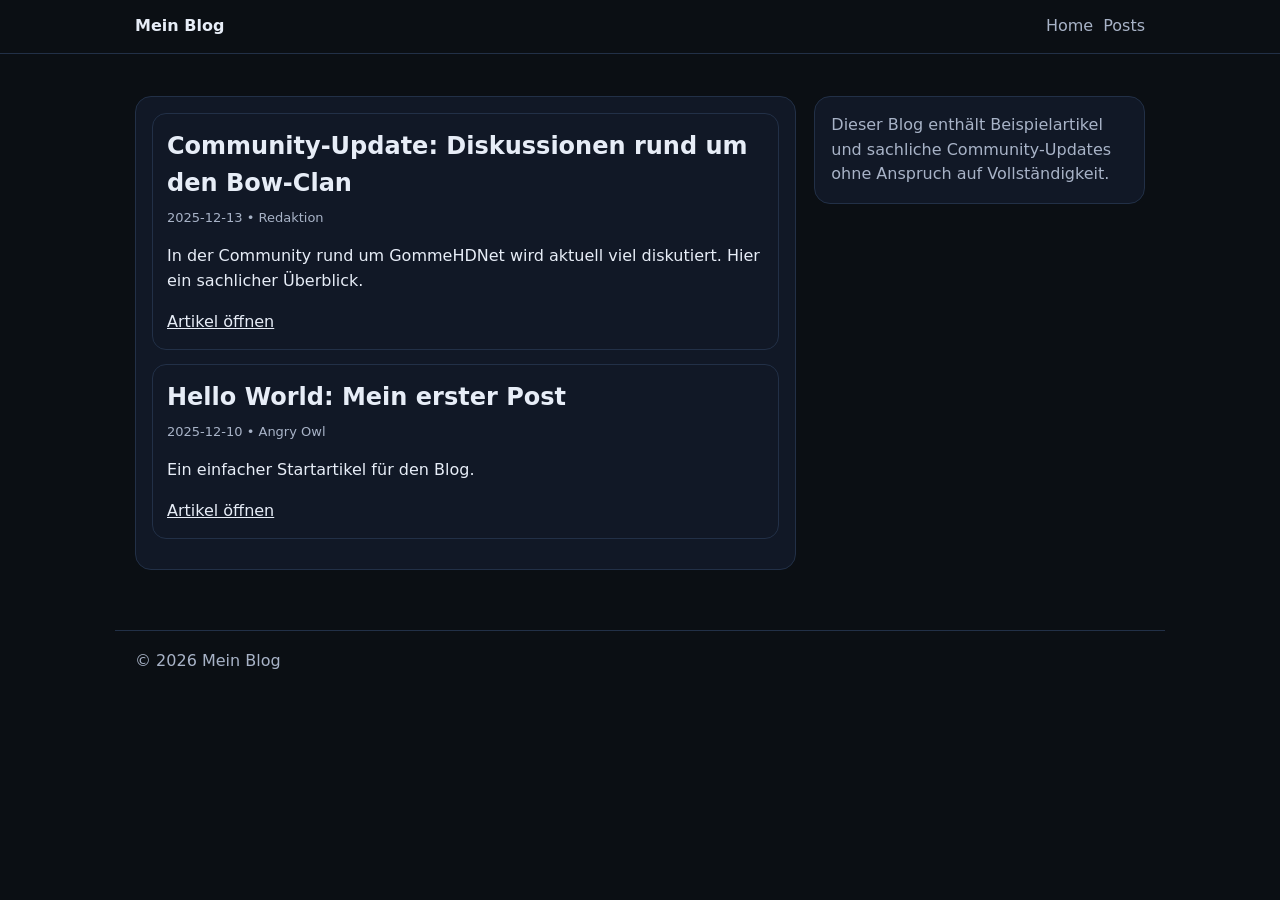
==== index.html @ 87927e26 "Update index.html" ====
<!doctype html>
<html lang="de">
<head>
  <meta charset="utf-8" />
  <meta name="viewport" content="width=device-width, initial-scale=1" />
  <title>Mein Blog</title>
  <meta name="description" content="Ein einfacher Blog in reinem HTML/CSS/JS." />
  <style>
    :root{
      --bg:#0b0f14; --card:#111826; --text:#e7edf7; --muted:#a8b3c7;
      --border:#223047; --accent:#5aa7ff; --accent2:#7c5cff;
      --max: 1050px;
    }
    *{box-sizing:border-box}
    body{
      margin:0; font:16px/1.55 system-ui, -apple-system, Segoe UI, Roboto, Arial;
      color:var(--text); background:#0b0f14;
    }
    a{color:inherit}
    .wrap{max-width:var(--max); margin:0 auto; padding:20px}
    header{
      position:sticky; top:0;
      background:#0b0f14;
      border-bottom:1px solid var(--border);
    }
    .topbar{display:flex; align-items:center; gap:14px; padding:14px 20px; max-width:var(--max); margin:0 auto;}
    nav{margin-left:auto; display:flex; gap:10px}
    nav a{text-decoration:none; color:var(--muted)}
    nav a:hover{color:var(--text)}
    main{padding:22px 0 40px}
    .grid{display:grid; gap:18px}
    @media (min-width:900px){.grid{grid-template-columns:2fr 1fr}}
    .card{
      background:#111826; border:1px solid var(--border);
      border-radius:16px; padding:16px;
    }
    .post{
      border:1px solid var(--border);
      border-radius:14px;
      padding:14px;
      margin-bottom:14px;
    }
    .post h2{margin:0 0 6px}
    .meta{font-size:13px; color:var(--muted)}
    footer{
      border-top:1px solid var(--border);
      color:var(--muted);
      padding:18px 20px;
      max-width:var(--max);
      margin:0 auto;
    }
    dialog{
      width:min(860px, 92vw);
      border:1px solid var(--border);
      border-radius:16px;
      background:#111826;
      color:var(--text);
    }
    .close-btn{
      border:1px solid var(--border);
      background:#0b0f14;
      color:var(--text);
      border-radius:10px;
      padding:6px 10px;
      cursor:pointer;
    }
  </style>
</head>

<body>
<header>
  <div class="topbar">
    <strong>Mein Blog</strong>
    <nav>
      <a href="#home">Home</a>
      <a href="#posts">Posts</a>
    </nav>
  </div>
</header>

<div class="wrap">
<main class="grid" id="home">
<section>
<div class="card" id="posts">
<div id="postList"></div>
</div>
</section>

<aside>
<div class="card">
<p style="color:var(--muted); margin:0">
Dieser Blog enthält Beispielartikel und sachliche Community-Updates ohne Anspruch auf Vollständigkeit.
</p>
</div>
</aside>
</main>
</div>

<footer>
© <span id="year"></span> Mein Blog
</footer>

<dialog id="postModal">
  <h3 id="modalTitle"></h3>
  <p class="meta" id="modalMeta"></p>
  <pre id="modalContent"></pre>
  <button class="close-btn" onclick="modal.close()">Schließen</button>
</dialog>

<script>
const posts = [
  {
    id: "bow-clan-update",
    title: "Community-Update: Diskussionen rund um den Bow-Clan",
    date: "2025-12-13",
    author: "Redaktion",
    tags: ["Community", "Minecraft"],
    excerpt: "In der Community rund um GommeHDNet wird aktuell viel diskutiert. Hier ein sachlicher Überblick.",
    content:
`In den letzten Tagen gab es vermehrt Diskussionen innerhalb der Community rund um den Bow-Clan auf GommeHDNet.
Dabei geht es weniger um konkrete Vorfälle, sondern um unterschiedliche Auffassungen zu Organisation, Kommunikation und Außenwirkung.

Mehrere Beteiligte haben öffentlich betont, dass viele Informationen aus dem Kontext gerissen wurden.
Gleichzeitig zeigt die Debatte, wie sensibel Community-Strukturen auf Gerüchte und Spekulationen reagieren.

Aktuell gibt es keine bestätigten Aussagen über Konsequenzen oder strukturelle Änderungen.
Beobachter gehen davon aus, dass sich die Situation in den kommenden Wochen durch Klärungsgespräche beruhigen wird.

Dieser Artikel fasst ausschließlich öffentlich wahrnehmbare Reaktionen zusammen und erhebt keinen Anspruch auf Vollständigkeit.`
  },
  {
    id: "hello-world",
    title: "Hello World: Mein erster Post",
    date: "2025-12-10",
    author: "Angry Owl",
    tags: ["Start"],
    excerpt: "Ein einfacher Startartikel für den Blog.",
    content: "Willkommen auf diesem Blog. Weitere Artikel folgen."
  }
];

const list = document.getElementById("postList");
const modal = document.getElementById("postModal");

function render(){
  list.innerHTML = posts.map(p => `
    <article class="post">
      <h2>${p.title}</h2>
      <div class="meta">${p.date} • ${p.author}</div>
      <p>${p.excerpt}</p>
      <a href="#" onclick="openPost('${p.id}')">Artikel öffnen</a>
    </article>
  `).join("");
}

function openPost(id){
  const p = posts.find(x => x.id === id);
  document.getElementById("modalTitle").textContent = p.title;
  document.getElementById("modalMeta").textContent = p.date + " • " + p.author;
  document.getElementById("modalContent").textContent = p.content;
  modal.showModal();
}

document.getElementById("year").textContent = new Date().getFullYear();
render();
</script>
</body>
</html>
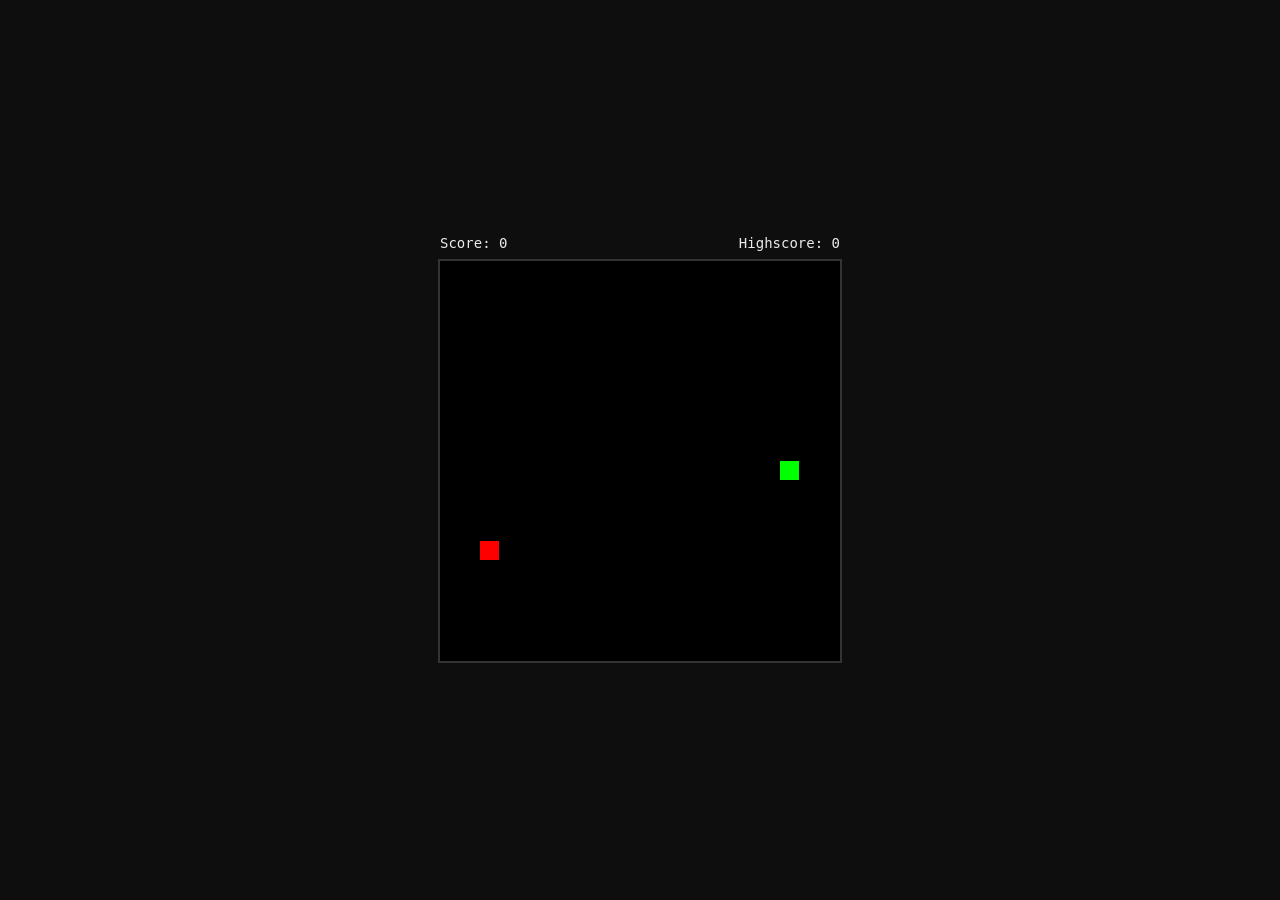
==== commit ae6aa918: "Update index.html" ====
--- a/index.html
+++ b/index.html
@@ -1,168 +1,222 @@
-<!doctype html>
+<!DOCTYPE html>
 <html lang="de">
 <head>
-  <meta charset="utf-8" />
-  <meta name="viewport" content="width=device-width, initial-scale=1" />
-  <title>Mein Blog</title>
-  <meta name="description" content="Ein einfacher Blog in reinem HTML/CSS/JS." />
+  <meta charset="UTF-8">
+  <title>Snake</title>
   <style>
-    :root{
-      --bg:#0b0f14; --card:#111826; --text:#e7edf7; --muted:#a8b3c7;
-      --border:#223047; --accent:#5aa7ff; --accent2:#7c5cff;
-      --max: 1050px;
-    }
-    *{box-sizing:border-box}
-    body{
-      margin:0; font:16px/1.55 system-ui, -apple-system, Segoe UI, Roboto, Arial;
-      color:var(--text); background:#0b0f14;
-    }
-    a{color:inherit}
-    .wrap{max-width:var(--max); margin:0 auto; padding:20px}
-    header{
-      position:sticky; top:0;
-      background:#0b0f14;
-      border-bottom:1px solid var(--border);
-    }
-    .topbar{display:flex; align-items:center; gap:14px; padding:14px 20px; max-width:var(--max); margin:0 auto;}
-    nav{margin-left:auto; display:flex; gap:10px}
-    nav a{text-decoration:none; color:var(--muted)}
-    nav a:hover{color:var(--text)}
-    main{padding:22px 0 40px}
-    .grid{display:grid; gap:18px}
-    @media (min-width:900px){.grid{grid-template-columns:2fr 1fr}}
-    .card{
-      background:#111826; border:1px solid var(--border);
-      border-radius:16px; padding:16px;
-    }
-    .post{
-      border:1px solid var(--border);
-      border-radius:14px;
-      padding:14px;
-      margin-bottom:14px;
-    }
-    .post h2{margin:0 0 6px}
-    .meta{font-size:13px; color:var(--muted)}
-    footer{
-      border-top:1px solid var(--border);
-      color:var(--muted);
-      padding:18px 20px;
-      max-width:var(--max);
-      margin:0 auto;
-    }
-    dialog{
-      width:min(860px, 92vw);
-      border:1px solid var(--border);
-      border-radius:16px;
-      background:#111826;
-      color:var(--text);
-    }
-    .close-btn{
-      border:1px solid var(--border);
-      background:#0b0f14;
-      color:var(--text);
-      border-radius:10px;
-      padding:6px 10px;
-      cursor:pointer;
+    body {
+      background: #0e0e0e;
+      color: #eaeaea;
+      font-family: monospace;
+      display: flex;
+      flex-direction: column;
+      align-items: center;
+      justify-content: center;
+      height: 100vh;
+      margin: 0;
+    }
+
+    canvas {
+      background: #000;
+      border: 2px solid #333;
+    }
+
+    .hud {
+      width: 400px;
+      display: flex;
+      justify-content: space-between;
+      margin-bottom: 8px;
+      font-size: 14px;
+    }
+
+    .overlay {
+      position: absolute;
+      width: 400px;
+      height: 400px;
+      background: rgba(0,0,0,0.85);
+      display: none;
+      align-items: center;
+      justify-content: center;
+      text-align: center;
+      flex-direction: column;
+    }
+
+    button {
+      margin-top: 10px;
+      padding: 6px 12px;
+      background: #222;
+      color: #fff;
+      border: 1px solid #555;
+      cursor: pointer;
+    }
+
+    button:hover {
+      background: #333;
+    }
+
+    .hint {
+      margin-top: 8px;
+      font-size: 12px;
+      color: #aaa;
     }
   </style>
 </head>
-
 <body>
-<header>
-  <div class="topbar">
-    <strong>Mein Blog</strong>
-    <nav>
-      <a href="#home">Home</a>
-      <a href="#posts">Posts</a>
-    </nav>
+
+  <div class="hud">
+    <div>Score: <span id="score">0</span></div>
+    <div>Highscore: <span id="highscore">0</span></div>
   </div>
-</header>
-
-<div class="wrap">
-<main class="grid" id="home">
-<section>
-<div class="card" id="posts">
-<div id="postList"></div>
-</div>
-</section>
-
-<aside>
-<div class="card">
-<p style="color:var(--muted); margin:0">
-Dieser Blog enthält Beispielartikel und sachliche Community-Updates ohne Anspruch auf Vollständigkeit.
-</p>
-</div>
-</aside>
-</main>
-</div>
-
-<footer>
-© <span id="year"></span> Mein Blog
-</footer>
-
-<dialog id="postModal">
-  <h3 id="modalTitle"></h3>
-  <p class="meta" id="modalMeta"></p>
-  <pre id="modalContent"></pre>
-  <button class="close-btn" onclick="modal.close()">Schließen</button>
-</dialog>
-
-<script>
-const posts = [
-  {
-    id: "bow-clan-update",
-    title: "Community-Update: Diskussionen rund um den Bow-Clan",
-    date: "2025-12-13",
-    author: "Redaktion",
-    tags: ["Community", "Minecraft"],
-    excerpt: "In der Community rund um GommeHDNet wird aktuell viel diskutiert. Hier ein sachlicher Überblick.",
-    content:
-`In den letzten Tagen gab es vermehrt Diskussionen innerhalb der Community rund um den Bow-Clan auf GommeHDNet.
-Dabei geht es weniger um konkrete Vorfälle, sondern um unterschiedliche Auffassungen zu Organisation, Kommunikation und Außenwirkung.
-
-Mehrere Beteiligte haben öffentlich betont, dass viele Informationen aus dem Kontext gerissen wurden.
-Gleichzeitig zeigt die Debatte, wie sensibel Community-Strukturen auf Gerüchte und Spekulationen reagieren.
-
-Aktuell gibt es keine bestätigten Aussagen über Konsequenzen oder strukturelle Änderungen.
-Beobachter gehen davon aus, dass sich die Situation in den kommenden Wochen durch Klärungsgespräche beruhigen wird.
-
-Dieser Artikel fasst ausschließlich öffentlich wahrnehmbare Reaktionen zusammen und erhebt keinen Anspruch auf Vollständigkeit.`
-  },
-  {
-    id: "hello-world",
-    title: "Hello World: Mein erster Post",
-    date: "2025-12-10",
-    author: "Angry Owl",
-    tags: ["Start"],
-    excerpt: "Ein einfacher Startartikel für den Blog.",
-    content: "Willkommen auf diesem Blog. Weitere Artikel folgen."
-  }
-];
-
-const list = document.getElementById("postList");
-const modal = document.getElementById("postModal");
-
-function render(){
-  list.innerHTML = posts.map(p => `
-    <article class="post">
-      <h2>${p.title}</h2>
-      <div class="meta">${p.date} • ${p.author}</div>
-      <p>${p.excerpt}</p>
-      <a href="#" onclick="openPost('${p.id}')">Artikel öffnen</a>
-    </article>
-  `).join("");
-}
-
-function openPost(id){
-  const p = posts.find(x => x.id === id);
-  document.getElementById("modalTitle").textContent = p.title;
-  document.getElementById("modalMeta").textContent = p.date + " • " + p.author;
-  document.getElementById("modalContent").textContent = p.content;
-  modal.showModal();
-}
-
-document.getElementById("year").textContent = new Date().getFullYear();
-render();
-</script>
+
+  <div style="position: relative;">
+    <canvas id="game" width="400" height="400"></canvas>
+    <div class="overlay" id="overlay">
+      <h2 id="overlayTitle">Game Over</h2>
+      <p id="overlayText"></p>
+      <button onclick="startGame()">Restart</button>
+      <div class="hint">Leertaste = Pause</div>
+    </div>
+  </div>
+
+  <script>
+    const canvas = document.getElementById("game");
+    const ctx = canvas.getContext("2d");
+
+    const gridSize = 20;
+    const tiles = canvas.width / gridSize;
+
+    let snake, dx, dy, food;
+    let score = 0;
+    let speed = 140;
+    let gameInterval = null;
+    let paused = false;
+    let gameOver = false;
+
+    const scoreEl = document.getElementById("score");
+    const highscoreEl = document.getElementById("highscore");
+    const overlay = document.getElementById("overlay");
+    const overlayText = document.getElementById("overlayText");
+
+    let highscore = localStorage.getItem("snake_highscore") || 0;
+    highscoreEl.textContent = highscore;
+
+    function startGame() {
+      snake = [{ x: 10, y: 10 }];
+      dx = 1;
+      dy = 0;
+      score = 0;
+      speed = 140;
+      paused = false;
+      gameOver = false;
+      food = spawnFood();
+
+      scoreEl.textContent = score;
+      overlay.style.display = "none";
+
+      clearInterval(gameInterval);
+      gameInterval = setInterval(loop, speed);
+    }
+
+    function spawnFood() {
+      let pos;
+      do {
+        pos = {
+          x: Math.floor(Math.random() * tiles),
+          y: Math.floor(Math.random() * tiles)
+        };
+      } while (snake.some(p => p.x === pos.x && p.y === pos.y));
+      return pos;
+    }
+
+    function loop() {
+      if (paused || gameOver) return;
+      update();
+      draw();
+    }
+
+    function update() {
+      const head = {
+        x: snake[0].x + dx,
+        y: snake[0].y + dy
+      };
+
+      if (
+        head.x < 0 || head.y < 0 ||
+        head.x >= tiles || head.y >= tiles ||
+        snake.some(p => p.x === head.x && p.y === head.y)
+      ) {
+        endGame();
+        return;
+      }
+
+      snake.unshift(head);
+
+      if (head.x === food.x && head.y === food.y) {
+        score++;
+        scoreEl.textContent = score;
+        food = spawnFood();
+
+        if (score % 5 === 0 && speed > 60) {
+          speed -= 10;
+          clearInterval(gameInterval);
+          gameInterval = setInterval(loop, speed);
+        }
+      } else {
+        snake.pop();
+      }
+    }
+
+    function draw() {
+      ctx.clearRect(0, 0, canvas.width, canvas.height);
+
+      ctx.fillStyle = "lime";
+      for (const p of snake) {
+        ctx.fillRect(
+          p.x * gridSize,
+          p.y * gridSize,
+          gridSize - 1,
+          gridSize - 1
+        );
+      }
+
+      ctx.fillStyle = "red";
+      ctx.fillRect(
+        food.x * gridSize,
+        food.y * gridSize,
+        gridSize - 1,
+        gridSize - 1
+      );
+    }
+
+    function endGame() {
+      gameOver = true;
+      overlay.style.display = "flex";
+      overlayText.textContent = `Score: ${score}`;
+
+      if (score > highscore) {
+        highscore = score;
+        localStorage.setItem("snake_highscore", highscore);
+        highscoreEl.textContent = highscore;
+        overlayText.textContent += " (Neuer Highscore)";
+      }
+    }
+
+    document.addEventListener("keydown", e => {
+      if (e.key === " ") {
+        paused = !paused;
+        return;
+      }
+
+      if (paused) return;
+
+      if (e.key === "ArrowUp" && dy === 0) { dx = 0; dy = -1; }
+      if (e.key === "ArrowDown" && dy === 0) { dx = 0; dy = 1; }
+      if (e.key === "ArrowLeft" && dx === 0) { dx = -1; dy = 0; }
+      if (e.key === "ArrowRight" && dx === 0) { dx = 1; dy = 0; }
+    });
+
+    startGame();
+  </script>
+
 </body>
 </html>
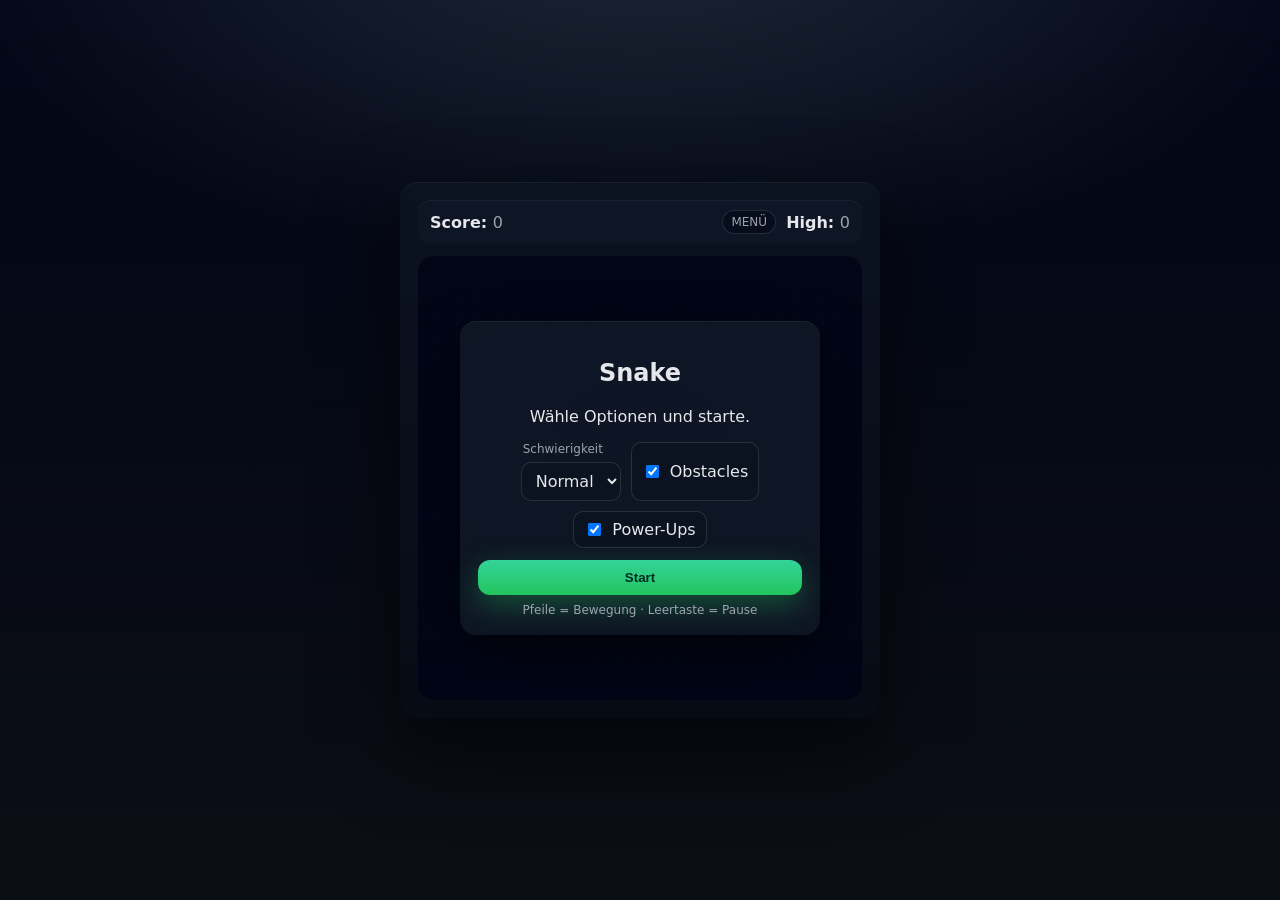
==== commit 808d4190: "Update index.html" ====
--- a/index.html
+++ b/index.html
@@ -1,222 +1,308 @@
 <!DOCTYPE html>
 <html lang="de">
 <head>
-  <meta charset="UTF-8">
-  <title>Snake</title>
-  <style>
-    body {
-      background: #0e0e0e;
-      color: #eaeaea;
-      font-family: monospace;
-      display: flex;
-      flex-direction: column;
-      align-items: center;
-      justify-content: center;
-      height: 100vh;
-      margin: 0;
-    }
-
-    canvas {
-      background: #000;
-      border: 2px solid #333;
-    }
-
-    .hud {
-      width: 400px;
-      display: flex;
-      justify-content: space-between;
-      margin-bottom: 8px;
-      font-size: 14px;
-    }
-
-    .overlay {
-      position: absolute;
-      width: 400px;
-      height: 400px;
-      background: rgba(0,0,0,0.85);
-      display: none;
-      align-items: center;
-      justify-content: center;
-      text-align: center;
-      flex-direction: column;
-    }
-
-    button {
-      margin-top: 10px;
-      padding: 6px 12px;
-      background: #222;
-      color: #fff;
-      border: 1px solid #555;
-      cursor: pointer;
-    }
-
-    button:hover {
-      background: #333;
-    }
-
-    .hint {
-      margin-top: 8px;
-      font-size: 12px;
-      color: #aaa;
-    }
-  </style>
+<meta charset="UTF-8" />
+<title>Snake</title>
+<style>
+  :root{
+    --bg:#0b0e14; --panel:#111827; --muted:#9ca3af;
+    --accent:#22c55e; --danger:#ef4444; --grid:#0f172a; --power:#60a5fa;
+  }
+  *{box-sizing:border-box}
+  body{
+    margin:0; height:100vh; display:flex; align-items:center; justify-content:center;
+    background: radial-gradient(1200px 600px at 50% -10%, #1f2937 0%, transparent 60%),
+                linear-gradient(180deg, #020617, var(--bg));
+    color:#e5e7eb;
+    font-family: system-ui, -apple-system, Segoe UI, Roboto, Inter, Arial;
+  }
+  .wrap{
+    width:min(92vw,480px);
+    display:grid; gap:12px; padding:18px;
+    background:linear-gradient(180deg,#0b1220,#070b14);
+    border-radius:18px;
+    box-shadow:0 30px 80px rgba(0,0,0,.6), inset 0 1px 0 rgba(255,255,255,.05);
+  }
+  .hud{
+    display:flex; justify-content:space-between; align-items:center;
+    padding:10px 12px; border-radius:12px;
+    background:rgba(17,24,39,.7); backdrop-filter: blur(6px);
+    box-shadow: inset 0 1px 0 rgba(255,255,255,.05);
+    font-weight:600;
+  }
+  .hud span{color:var(--muted); font-weight:500}
+  .badge{
+    font-size:12px; color:#cbd5e1;
+    padding:4px 8px; border-radius:999px;
+    border:1px solid rgba(255,255,255,.12);
+    background:rgba(2,6,23,.45);
+  }
+  .stage{
+    position:relative; border-radius:16px; overflow:hidden;
+    box-shadow: inset 0 0 0 1px rgba(255,255,255,.05);
+  }
+  canvas{
+    display:block; width:100%; height:auto;
+    background:
+      linear-gradient(0deg, transparent 19px, var(--grid) 20px),
+      linear-gradient(90deg, transparent 19px, var(--grid) 20px),
+      #020617;
+    background-size:20px 20px;
+  }
+  .overlay{
+    position:absolute; inset:0; display:flex; align-items:center; justify-content:center;
+    background:radial-gradient(500px 300px at 50% 40%, rgba(2,6,23,.55), rgba(2,6,23,.9));
+    backdrop-filter: blur(2px);
+  }
+  .card{
+    width:min(90%,360px);
+    padding:18px; border-radius:16px;
+    background:rgba(17,24,39,.86);
+    box-shadow:0 20px 50px rgba(0,0,0,.6), inset 0 1px 0 rgba(255,255,255,.06);
+    text-align:center;
+  }
+  .row{display:flex; gap:10px; justify-content:center; flex-wrap:wrap; margin-top:10px}
+  select,label{font:inherit}
+  select,.toggle{
+    background:#0b1220; color:#e5e7eb;
+    border:1px solid rgba(255,255,255,.12);
+    padding:8px 10px; border-radius:10px;
+  }
+  .toggle{display:flex; align-items:center; gap:8px}
+  .btn{
+    width:100%; margin-top:12px; padding:10px 14px; border-radius:12px;
+    border:0; cursor:pointer; font-weight:800;
+    background:linear-gradient(180deg,#34d399,#22c55e);
+    color:#022c22; box-shadow:0 10px 30px rgba(34,197,94,.35);
+  }
+  .hint{margin-top:8px; font-size:12px; color:var(--muted)}
+</style>
 </head>
 <body>
 
+<div class="wrap">
   <div class="hud">
     <div>Score: <span id="score">0</span></div>
-    <div>Highscore: <span id="highscore">0</span></div>
-  </div>
-
-  <div style="position: relative;">
-    <canvas id="game" width="400" height="400"></canvas>
-    <div class="overlay" id="overlay">
-      <h2 id="overlayTitle">Game Over</h2>
-      <p id="overlayText"></p>
-      <button onclick="startGame()">Restart</button>
-      <div class="hint">Leertaste = Pause</div>
+    <div style="display:flex;gap:10px;align-items:center;">
+      <span class="badge" id="state">MENÜ</span>
+      <div>High: <span id="high">0</span></div>
     </div>
   </div>
 
-  <script>
-    const canvas = document.getElementById("game");
-    const ctx = canvas.getContext("2d");
-
-    const gridSize = 20;
-    const tiles = canvas.width / gridSize;
-
-    let snake, dx, dy, food;
-    let score = 0;
-    let speed = 140;
-    let gameInterval = null;
-    let paused = false;
-    let gameOver = false;
-
-    const scoreEl = document.getElementById("score");
-    const highscoreEl = document.getElementById("highscore");
-    const overlay = document.getElementById("overlay");
-    const overlayText = document.getElementById("overlayText");
-
-    let highscore = localStorage.getItem("snake_highscore") || 0;
-    highscoreEl.textContent = highscore;
-
-    function startGame() {
-      snake = [{ x: 10, y: 10 }];
-      dx = 1;
-      dy = 0;
-      score = 0;
-      speed = 140;
-      paused = false;
-      gameOver = false;
-      food = spawnFood();
-
-      scoreEl.textContent = score;
-      overlay.style.display = "none";
-
-      clearInterval(gameInterval);
-      gameInterval = setInterval(loop, speed);
+  <div class="stage">
+    <canvas id="game" width="400" height="400"></canvas>
+
+    <!-- Start / Game Over -->
+    <div class="overlay" id="overlay">
+      <div class="card">
+        <h2 id="title">Snake</h2>
+        <p id="text">Wähle Optionen und starte.</p>
+
+        <div class="row">
+          <div>
+            <div style="text-align:left;font-size:12px;color:var(--muted);margin:0 0 6px 2px;">Schwierigkeit</div>
+            <select id="difficulty">
+              <option value="easy">Easy</option>
+              <option value="normal" selected>Normal</option>
+              <option value="hard">Hard</option>
+            </select>
+          </div>
+
+          <label class="toggle">
+            <input id="obstaclesOn" type="checkbox" checked>
+            Obstacles
+          </label>
+
+          <label class="toggle">
+            <input id="powersOn" type="checkbox" checked>
+            Power-Ups
+          </label>
+        </div>
+
+        <button class="btn" id="startBtn">Start</button>
+        <div class="hint">Pfeile = Bewegung · Leertaste = Pause</div>
+      </div>
+    </div>
+  </div>
+</div>
+
+<script>
+const canvas = document.getElementById("game");
+const ctx = canvas.getContext("2d");
+const grid = 20;
+const tiles = canvas.width / grid;
+
+const scoreEl = document.getElementById("score");
+const highEl = document.getElementById("high");
+const overlay = document.getElementById("overlay");
+const titleEl = document.getElementById("title");
+const textEl = document.getElementById("text");
+const stateEl = document.getElementById("state");
+
+const diffEl = document.getElementById("difficulty");
+const obstaclesOnEl = document.getElementById("obstaclesOn");
+const powersOnEl = document.getElementById("powersOn");
+document.getElementById("startBtn").onclick = start;
+
+let snake, dx, dy, food, obstacles=[], power=null;
+let score=0, speed=120, paused=false, over=false, timer=null;
+let slowUntil = 0;
+
+let high = +localStorage.getItem("snake_high") || 0;
+highEl.textContent = high;
+
+function speedFromDiff(v){ return v==="easy"?160 : v==="hard"?95 : 120; }
+
+function showMenu(kind="menu", msg="Wähle Optionen und starte."){
+  overlay.style.display="flex";
+  stateEl.textContent = kind==="over" ? "GAME OVER" : "MENÜ";
+  titleEl.textContent = kind==="over" ? "Game Over" : "Snake";
+  textEl.textContent = msg;
+}
+function hideMenu(){
+  overlay.style.display="none";
+  stateEl.textContent = paused ? "PAUSE" : "PLAY";
+}
+
+function randPos(avoid=[]){
+  let p;
+  do{
+    p={x:Math.floor(Math.random()*tiles),y:Math.floor(Math.random()*tiles)};
+  }while(avoid.some(a=>a.x===p.x&&a.y===p.y));
+  return p;
+}
+
+function spawnObstacles(){
+  obstacles=[];
+  if(!obstaclesOnEl.checked) return;
+  const count = diffEl.value==="easy"?6: diffEl.value==="hard"?12:9;
+  for(let i=0;i<count;i++){
+    obstacles.push(randPos([...snake,food,...obstacles]));
+  }
+}
+
+function spawnPower(){
+  if(!powersOnEl.checked) return null;
+  if(Math.random()<0.02){ // selten
+    const types=["slow","bonus"];
+    return { ...randPos([...snake,food,...obstacles]), type: types[Math.floor(Math.random()*types.length)] };
+  }
+  return null;
+}
+
+function start(){
+  snake=[{x:10,y:10}];
+  dx=1; dy=0;
+  score=0; paused=false; over=false; power=null;
+  speed = speedFromDiff(diffEl.value);
+  food = randPos(snake);
+  spawnObstacles();
+  scoreEl.textContent=score;
+  hideMenu();
+  clearInterval(timer);
+  timer=setInterval(loop,speed);
+}
+
+function loop(){
+  if(paused||over) return;
+  update(); draw();
+}
+
+function update(){
+  let nx=snake[0].x+dx, ny=snake[0].y+dy;
+  if(nx<0||ny<0||nx>=tiles||ny>=tiles){ end(); return; }
+  const head={x:nx,y:ny};
+  if(snake.some(s=>s.x===head.x&&s.y===head.y)) { end(); return; }
+  if(obstacles.some(o=>o.x===head.x&&o.y===head.y)) { end(); return; }
+
+  snake.unshift(head);
+
+  // Food
+  if(head.x===food.x&&head.y===food.y){
+    score++; scoreEl.textContent=score;
+    food = randPos([...snake,...obstacles]);
+    if(score%5===0 && speed>70){
+      speed-=8; clearInterval(timer); timer=setInterval(loop,speed);
     }
-
-    function spawnFood() {
-      let pos;
-      do {
-        pos = {
-          x: Math.floor(Math.random() * tiles),
-          y: Math.floor(Math.random() * tiles)
-        };
-      } while (snake.some(p => p.x === pos.x && p.y === pos.y));
-      return pos;
+    if(!power) power = spawnPower();
+  } else snake.pop();
+
+  // Power-Up
+  if(power && head.x===power.x && head.y===power.y){
+    if(power.type==="slow"){
+      slowUntil = Date.now()+3000;
+      clearInterval(timer);
+      timer=setInterval(loop, speed+60);
     }
-
-    function loop() {
-      if (paused || gameOver) return;
-      update();
-      draw();
+    if(power.type==="bonus"){
+      score+=3; scoreEl.textContent=score;
     }
-
-    function update() {
-      const head = {
-        x: snake[0].x + dx,
-        y: snake[0].y + dy
-      };
-
-      if (
-        head.x < 0 || head.y < 0 ||
-        head.x >= tiles || head.y >= tiles ||
-        snake.some(p => p.x === head.x && p.y === head.y)
-      ) {
-        endGame();
-        return;
-      }
-
-      snake.unshift(head);
-
-      if (head.x === food.x && head.y === food.y) {
-        score++;
-        scoreEl.textContent = score;
-        food = spawnFood();
-
-        if (score % 5 === 0 && speed > 60) {
-          speed -= 10;
-          clearInterval(gameInterval);
-          gameInterval = setInterval(loop, speed);
-        }
-      } else {
-        snake.pop();
-      }
-    }
-
-    function draw() {
-      ctx.clearRect(0, 0, canvas.width, canvas.height);
-
-      ctx.fillStyle = "lime";
-      for (const p of snake) {
-        ctx.fillRect(
-          p.x * gridSize,
-          p.y * gridSize,
-          gridSize - 1,
-          gridSize - 1
-        );
-      }
-
-      ctx.fillStyle = "red";
-      ctx.fillRect(
-        food.x * gridSize,
-        food.y * gridSize,
-        gridSize - 1,
-        gridSize - 1
-      );
-    }
-
-    function endGame() {
-      gameOver = true;
-      overlay.style.display = "flex";
-      overlayText.textContent = `Score: ${score}`;
-
-      if (score > highscore) {
-        highscore = score;
-        localStorage.setItem("snake_highscore", highscore);
-        highscoreEl.textContent = highscore;
-        overlayText.textContent += " (Neuer Highscore)";
-      }
-    }
-
-    document.addEventListener("keydown", e => {
-      if (e.key === " ") {
-        paused = !paused;
-        return;
-      }
-
-      if (paused) return;
-
-      if (e.key === "ArrowUp" && dy === 0) { dx = 0; dy = -1; }
-      if (e.key === "ArrowDown" && dy === 0) { dx = 0; dy = 1; }
-      if (e.key === "ArrowLeft" && dx === 0) { dx = -1; dy = 0; }
-      if (e.key === "ArrowRight" && dx === 0) { dx = 1; dy = 0; }
-    });
-
-    startGame();
-  </script>
-
+    power=null;
+  }
+
+  // Slow endet
+  if(slowUntil && Date.now()>slowUntil){
+    slowUntil=0;
+    clearInterval(timer);
+    timer=setInterval(loop, speed);
+  }
+}
+
+function draw(){
+  ctx.clearRect(0,0,canvas.width,canvas.height);
+
+  // Obstacles
+  ctx.fillStyle="#475569";
+  obstacles.forEach(o=>{
+    ctx.fillRect(o.x*grid+2,o.y*grid+2,grid-4,grid-4);
+  });
+
+  // Snake
+  ctx.shadowBlur=12; ctx.shadowColor="#22c55e";
+  ctx.fillStyle="#22c55e";
+  snake.forEach((p,i)=>{
+    const pad=i===0?0:1;
+    ctx.fillRect(p.x*grid+pad,p.y*grid+pad,grid-2*pad,grid-2*pad);
+  });
+
+  // Food
+  ctx.shadowBlur=16; ctx.shadowColor="#ef4444";
+  ctx.fillStyle="#ef4444";
+  ctx.fillRect(food.x*grid+2,food.y*grid+2,grid-4,grid-4);
+
+  // Power-Up
+  if(power){
+    ctx.shadowBlur=16;
+    ctx.shadowColor = power.type==="slow" ? "#60a5fa" : "#a855f7";
+    ctx.fillStyle = power.type==="slow" ? "#60a5fa" : "#a855f7";
+    ctx.beginPath();
+    ctx.arc(power.x*grid+10,power.y*grid+10,7,0,Math.PI*2);
+    ctx.fill();
+  }
+  ctx.shadowBlur=0;
+}
+
+function end(){
+  over=true;
+  let msg=`Score: ${score}`;
+  if(score>high){ high=score; localStorage.setItem("snake_high",high); highEl.textContent=high; msg+=" · Neuer Highscore"; }
+  showMenu("over",msg);
+}
+
+document.addEventListener("keydown",e=>{
+  if(e.key===" "){
+    if(overlay.style.display==="flex") return;
+    paused=!paused; stateEl.textContent=paused?"PAUSE":"PLAY"; return;
+  }
+  if(paused||overlay.style.display==="flex") return;
+  if(e.key==="ArrowUp"&&dy===0){dx=0;dy=-1}
+  if(e.key==="ArrowDown"&&dy===0){dx=0;dy=1}
+  if(e.key==="ArrowLeft"&&dx===0){dx=-1;dy=0}
+  if(e.key==="ArrowRight"&&dx===0){dx=1;dy=0}
+});
+
+// Start im Menü
+showMenu();
+</script>
 </body>
 </html>
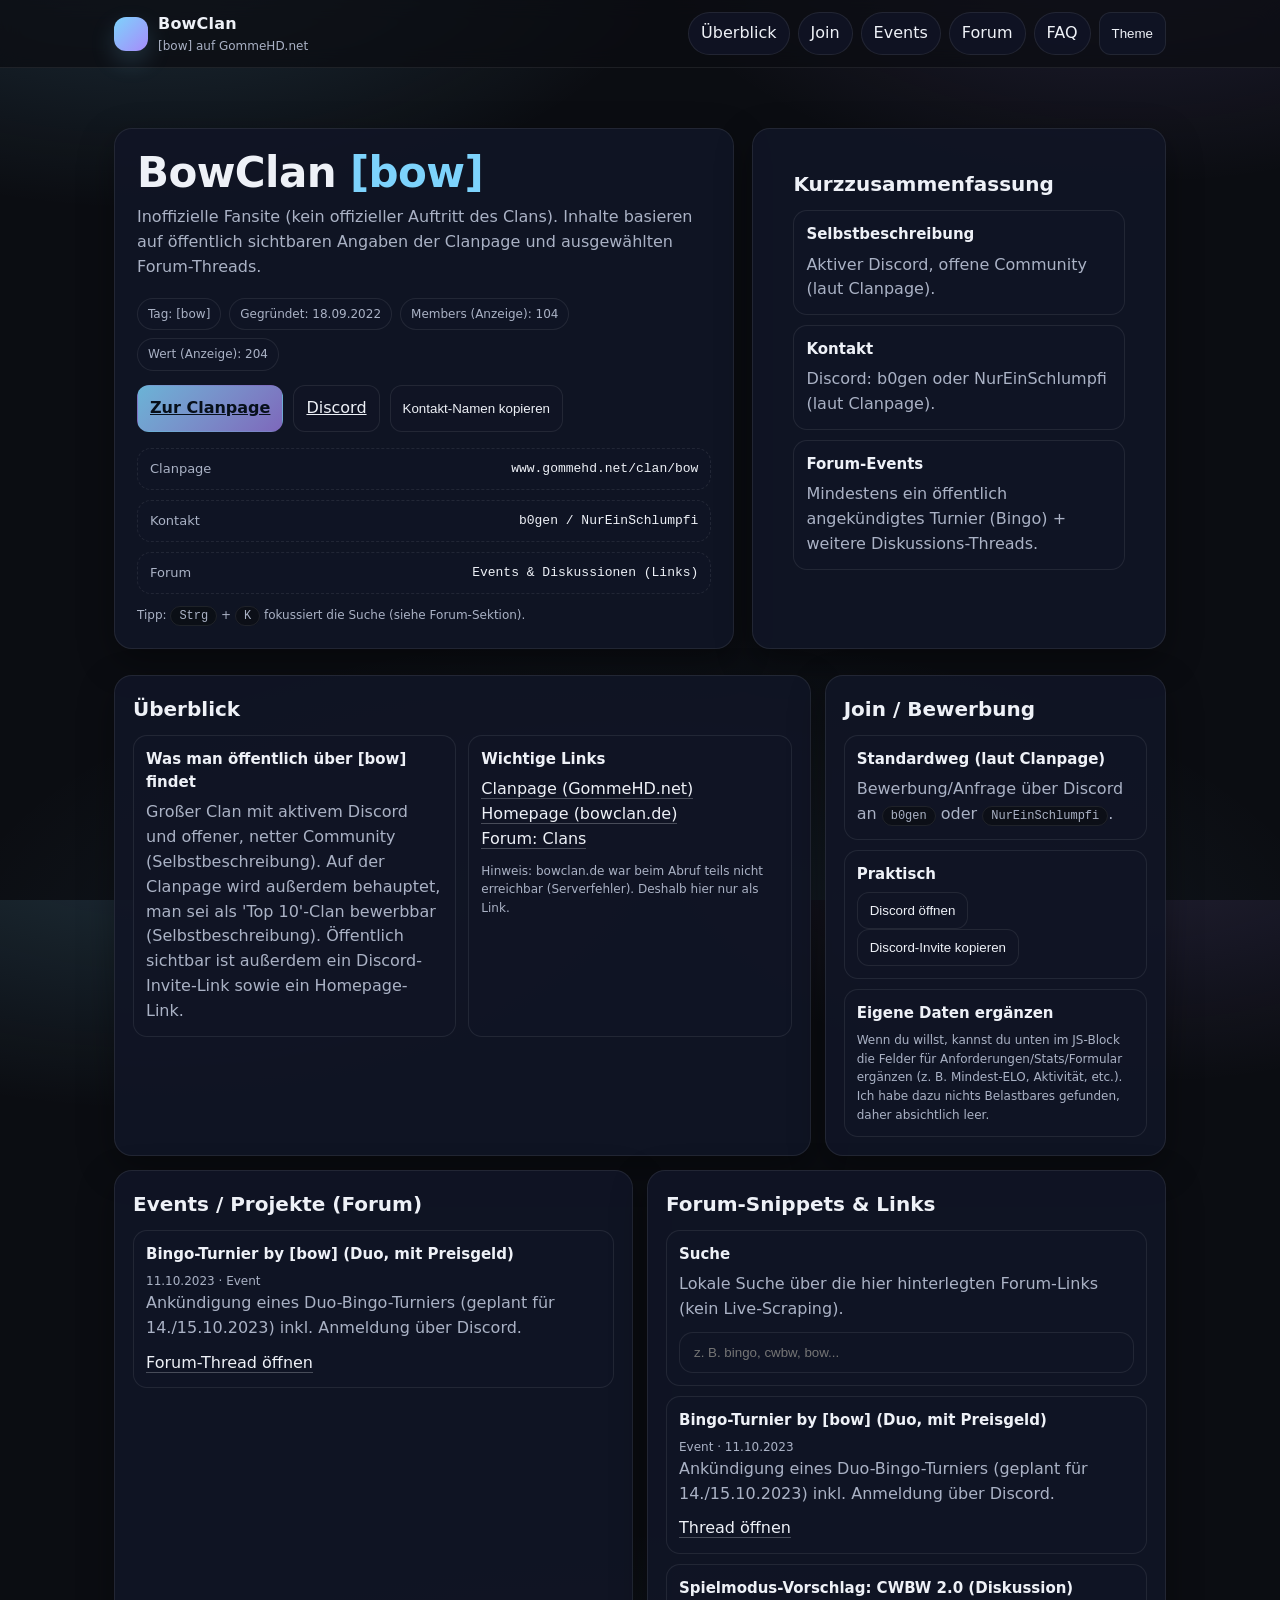
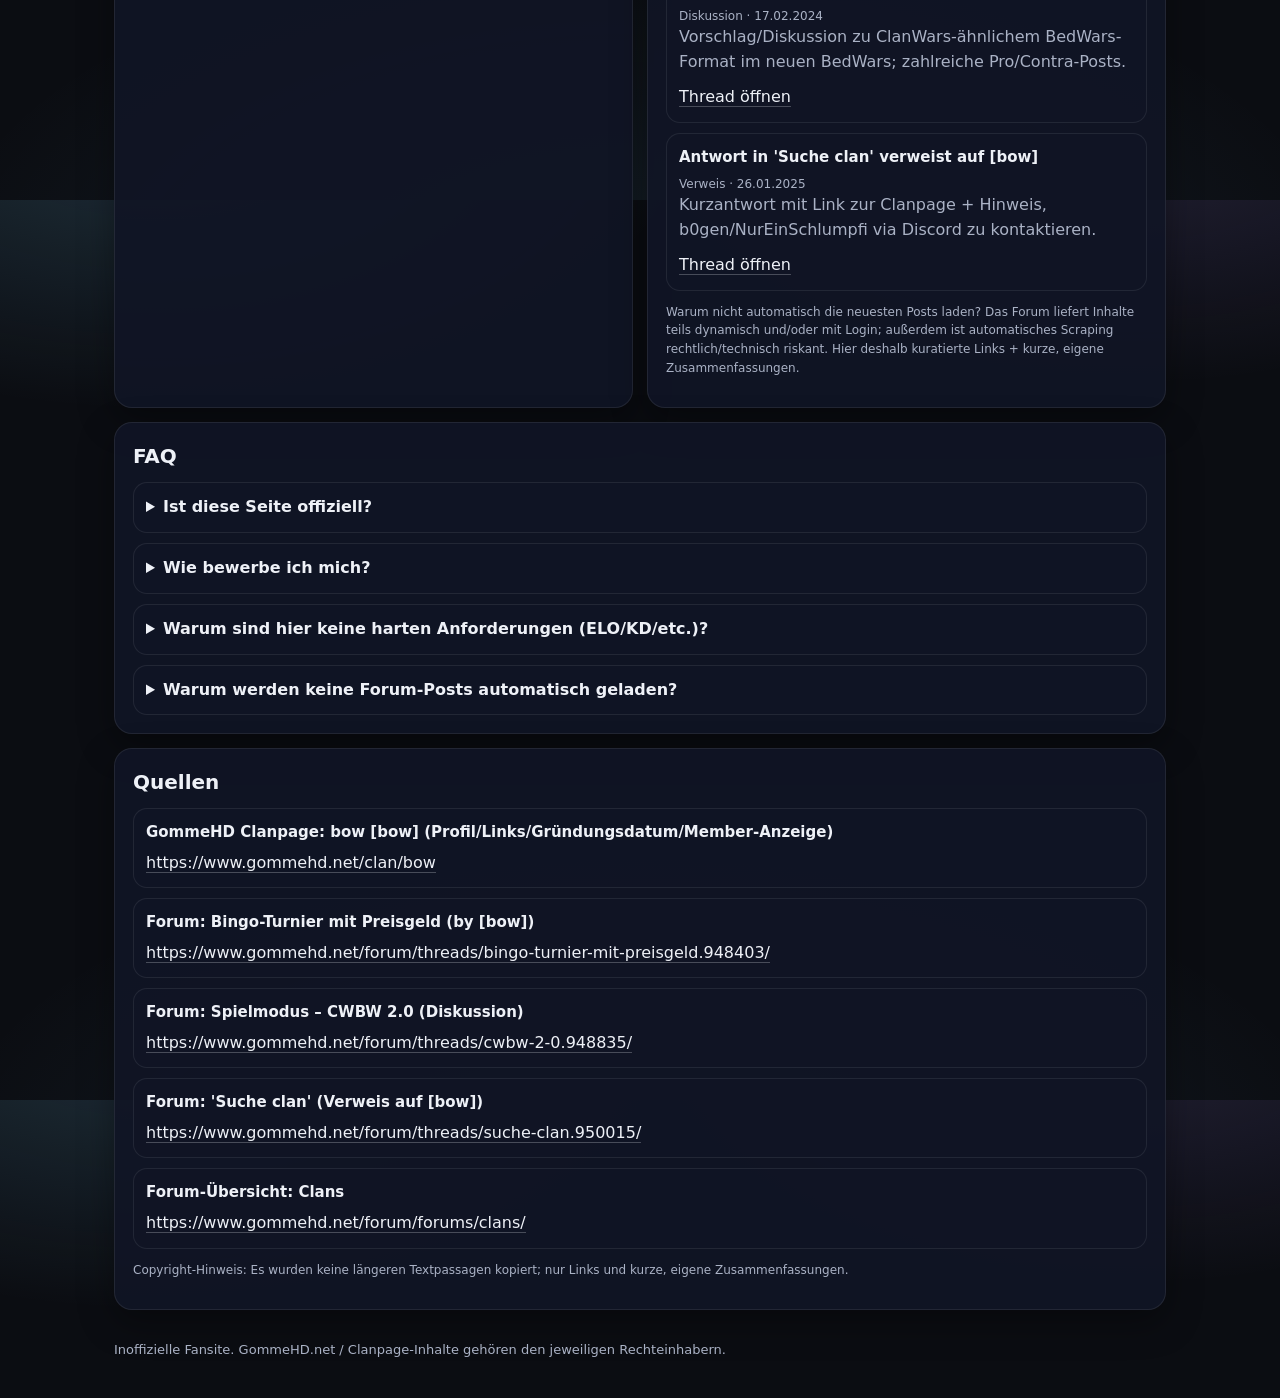
==== commit 3fe56047: "Update index.html" ====
--- a/index.html
+++ b/index.html
@@ -1,308 +1,593 @@
-<!DOCTYPE html>
+<!-- index.html | BowClan [bow] – inoffizielle Fansite (GommeHD.net) -->
+<!doctype html>
 <html lang="de">
 <head>
-<meta charset="UTF-8" />
-<title>Snake</title>
-<style>
-  :root{
-    --bg:#0b0e14; --panel:#111827; --muted:#9ca3af;
-    --accent:#22c55e; --danger:#ef4444; --grid:#0f172a; --power:#60a5fa;
-  }
-  *{box-sizing:border-box}
-  body{
-    margin:0; height:100vh; display:flex; align-items:center; justify-content:center;
-    background: radial-gradient(1200px 600px at 50% -10%, #1f2937 0%, transparent 60%),
-                linear-gradient(180deg, #020617, var(--bg));
-    color:#e5e7eb;
-    font-family: system-ui, -apple-system, Segoe UI, Roboto, Inter, Arial;
-  }
-  .wrap{
-    width:min(92vw,480px);
-    display:grid; gap:12px; padding:18px;
-    background:linear-gradient(180deg,#0b1220,#070b14);
-    border-radius:18px;
-    box-shadow:0 30px 80px rgba(0,0,0,.6), inset 0 1px 0 rgba(255,255,255,.05);
-  }
-  .hud{
-    display:flex; justify-content:space-between; align-items:center;
-    padding:10px 12px; border-radius:12px;
-    background:rgba(17,24,39,.7); backdrop-filter: blur(6px);
-    box-shadow: inset 0 1px 0 rgba(255,255,255,.05);
-    font-weight:600;
-  }
-  .hud span{color:var(--muted); font-weight:500}
-  .badge{
-    font-size:12px; color:#cbd5e1;
-    padding:4px 8px; border-radius:999px;
-    border:1px solid rgba(255,255,255,.12);
-    background:rgba(2,6,23,.45);
-  }
-  .stage{
-    position:relative; border-radius:16px; overflow:hidden;
-    box-shadow: inset 0 0 0 1px rgba(255,255,255,.05);
-  }
-  canvas{
-    display:block; width:100%; height:auto;
-    background:
-      linear-gradient(0deg, transparent 19px, var(--grid) 20px),
-      linear-gradient(90deg, transparent 19px, var(--grid) 20px),
-      #020617;
-    background-size:20px 20px;
-  }
-  .overlay{
-    position:absolute; inset:0; display:flex; align-items:center; justify-content:center;
-    background:radial-gradient(500px 300px at 50% 40%, rgba(2,6,23,.55), rgba(2,6,23,.9));
-    backdrop-filter: blur(2px);
-  }
-  .card{
-    width:min(90%,360px);
-    padding:18px; border-radius:16px;
-    background:rgba(17,24,39,.86);
-    box-shadow:0 20px 50px rgba(0,0,0,.6), inset 0 1px 0 rgba(255,255,255,.06);
-    text-align:center;
-  }
-  .row{display:flex; gap:10px; justify-content:center; flex-wrap:wrap; margin-top:10px}
-  select,label{font:inherit}
-  select,.toggle{
-    background:#0b1220; color:#e5e7eb;
-    border:1px solid rgba(255,255,255,.12);
-    padding:8px 10px; border-radius:10px;
-  }
-  .toggle{display:flex; align-items:center; gap:8px}
-  .btn{
-    width:100%; margin-top:12px; padding:10px 14px; border-radius:12px;
-    border:0; cursor:pointer; font-weight:800;
-    background:linear-gradient(180deg,#34d399,#22c55e);
-    color:#022c22; box-shadow:0 10px 30px rgba(34,197,94,.35);
-  }
-  .hint{margin-top:8px; font-size:12px; color:var(--muted)}
-</style>
+  <meta charset="utf-8" />
+  <meta name="viewport" content="width=device-width,initial-scale=1" />
+  <title>BowClan [bow] – Fansite</title>
+  <meta name="description" content="Inoffizielle Fansite zum BowClan [bow] auf GommeHD.net: Infos, Join, Events, Links & Quellen." />
+  <style>
+    :root{
+      --bg:#0b0d12;
+      --card:#111525;
+      --muted:#aab2c5;
+      --text:#eef1f7;
+      --accent:#7dd3fc;
+      --accent2:#a78bfa;
+      --line:rgba(255,255,255,.08);
+      --shadow: 0 12px 35px rgba(0,0,0,.35);
+      --radius:18px;
+      --mono: ui-monospace, SFMono-Regular, Menlo, Monaco, Consolas, "Liberation Mono","Courier New", monospace;
+      --sans: ui-sans-serif, system-ui, -apple-system, Segoe UI, Roboto, Helvetica, Arial, "Apple Color Emoji","Segoe UI Emoji";
+    }
+    [data-theme="light"]{
+      --bg:#f6f7fb;
+      --card:#ffffff;
+      --muted:#55607a;
+      --text:#0e1320;
+      --line:rgba(14,19,32,.12);
+      --shadow: 0 12px 35px rgba(14,19,32,.12);
+    }
+    *{box-sizing:border-box}
+    html,body{height:100%}
+    body{
+      margin:0;
+      font-family:var(--sans);
+      background:
+        radial-gradient(900px 500px at 12% -10%, rgba(125,211,252,.18), transparent 60%),
+        radial-gradient(900px 500px at 88% -10%, rgba(167,139,250,.16), transparent 55%),
+        radial-gradient(1200px 600px at 50% 110%, rgba(125,211,252,.10), transparent 60%),
+        var(--bg);
+      color:var(--text);
+      line-height:1.55;
+    }
+    a{color:inherit}
+    .container{max-width:1100px;margin:0 auto;padding:24px}
+    .nav{
+      position:sticky; top:0; z-index:50;
+      backdrop-filter: blur(10px);
+      background: color-mix(in srgb, var(--bg) 75%, transparent);
+      border-bottom:1px solid var(--line);
+    }
+    .nav-inner{display:flex;align-items:center;gap:14px;justify-content:space-between;padding:12px 24px;max-width:1100px;margin:0 auto}
+    .brand{display:flex;align-items:center;gap:10px;text-decoration:none}
+    .logo{
+      width:34px;height:34px;border-radius:12px;
+      background: linear-gradient(135deg, var(--accent), var(--accent2));
+      box-shadow:0 10px 25px rgba(125,211,252,.18);
+    }
+    .brand strong{letter-spacing:.2px}
+    .pill{
+      display:inline-flex;align-items:center;gap:8px;
+      padding:8px 12px;border-radius:999px;
+      border:1px solid var(--line);
+      background: color-mix(in srgb, var(--card) 90%, transparent);
+      text-decoration:none;
+    }
+    .pill:hover{border-color: color-mix(in srgb, var(--accent) 60%, var(--line))}
+    .nav-links{display:flex;flex-wrap:wrap;gap:8px;justify-content:flex-end}
+    .btn{
+      appearance:none;border:1px solid var(--line);
+      background: color-mix(in srgb, var(--card) 92%, transparent);
+      color:var(--text);
+      padding:10px 12px;border-radius:12px;
+      cursor:pointer;
+    }
+    .btn:hover{border-color: color-mix(in srgb, var(--accent) 60%, var(--line))}
+    .btn.primary{
+      border-color: transparent;
+      background: linear-gradient(135deg, color-mix(in srgb, var(--accent) 85%, #000 15%), color-mix(in srgb, var(--accent2) 75%, #000 25%));
+      color:#07101a;
+      font-weight:700;
+    }
+    .btn.primary:hover{filter:brightness(1.05)}
+    .hero{
+      padding:36px 0 10px;
+      display:grid;
+      grid-template-columns: 1.2fr .8fr;
+      gap:18px;
+      align-items:stretch;
+    }
+    @media (max-width: 900px){
+      .hero{grid-template-columns:1fr}
+      .nav-inner{flex-wrap:wrap}
+      .nav-links{justify-content:flex-start}
+    }
+    .card{
+      background: color-mix(in srgb, var(--card) 92%, transparent);
+      border:1px solid var(--line);
+      border-radius: var(--radius);
+      box-shadow: var(--shadow);
+    }
+    .hero .card{padding:22px}
+    h1{font-size:42px;line-height:1.05;margin:0 0 10px;letter-spacing:-.6px}
+    .subtitle{color:var(--muted);max-width:70ch;margin:0 0 18px}
+    .grid{
+      display:grid; gap:14px;
+      grid-template-columns: repeat(12, 1fr);
+      margin-top:16px;
+    }
+    .col-6{grid-column: span 6}
+    .col-4{grid-column: span 4}
+    .col-8{grid-column: span 8}
+    .col-12{grid-column: span 12}
+    @media (max-width: 900px){
+      .col-6,.col-4,.col-8{grid-column: span 12}
+    }
+    .section{padding:18px}
+    .section h2{margin:0 0 10px;font-size:20px}
+    .meta{
+      display:grid; gap:10px; margin-top:12px;
+    }
+    .kv{
+      display:flex;justify-content:space-between;gap:12px;
+      padding:10px 12px;border-radius:14px;
+      border:1px dashed var(--line);
+      background: color-mix(in srgb, var(--card) 88%, transparent);
+      font-family: var(--mono);
+      font-size: 13px;
+    }
+    .kv span{color:var(--muted);font-family:var(--sans);font-size:13px}
+    .tagrow{display:flex;flex-wrap:wrap;gap:8px;margin-top:12px}
+    .tag{
+      font-size:12px;
+      padding:6px 10px;border-radius:999px;
+      border:1px solid var(--line);
+      color:var(--muted);
+      background: color-mix(in srgb, var(--card) 88%, transparent);
+    }
+    .list{display:flex;flex-direction:column;gap:10px}
+    .item{
+      padding:12px 12px;border-radius:14px;
+      border:1px solid var(--line);
+      background: color-mix(in srgb, var(--card) 88%, transparent);
+    }
+    .item h3{margin:0 0 6px;font-size:15px}
+    .item p{margin:0;color:var(--muted)}
+    .item a{color:var(--text);text-decoration:none;border-bottom:1px solid color-mix(in srgb, var(--text) 25%, transparent)}
+    .item a:hover{border-bottom-color:var(--accent)}
+    .split{
+      display:grid; gap:12px;
+      grid-template-columns: 1fr 1fr;
+    }
+    @media (max-width: 900px){.split{grid-template-columns:1fr}}
+    .faq details{
+      border:1px solid var(--line);
+      border-radius:14px;
+      padding:12px 12px;
+      background: color-mix(in srgb, var(--card) 88%, transparent);
+    }
+    .faq details summary{cursor:pointer;font-weight:650}
+    .faq details p{margin:8px 0 0;color:var(--muted)}
+    footer{padding:30px 0 14px;color:var(--muted);font-size:13px}
+    .small{font-size:12px;color:var(--muted)}
+    .toast{
+      position:fixed;left:50%;bottom:22px;transform:translateX(-50%);
+      background: color-mix(in srgb, var(--card) 92%, transparent);
+      border:1px solid var(--line);
+      padding:10px 14px;border-radius:999px;
+      box-shadow: var(--shadow);
+      opacity:0; pointer-events:none;
+      transition: opacity .18s ease, transform .18s ease;
+      display:flex;align-items:center;gap:10px;
+    }
+    .toast.show{opacity:1; transform:translateX(-50%) translateY(-2px)}
+    .kbd{
+      font-family:var(--mono);
+      padding:2px 8px;border-radius:10px;
+      border:1px solid var(--line);
+      background: color-mix(in srgb, var(--bg) 70%, transparent);
+      font-size:12px;
+    }
+  </style>
 </head>
-<body>
-
-<div class="wrap">
-  <div class="hud">
-    <div>Score: <span id="score">0</span></div>
-    <div style="display:flex;gap:10px;align-items:center;">
-      <span class="badge" id="state">MENÜ</span>
-      <div>High: <span id="high">0</span></div>
+
+<body data-theme="dark">
+  <header class="nav">
+    <div class="nav-inner">
+      <a class="brand" href="#top">
+        <div class="logo" aria-hidden="true"></div>
+        <div>
+          <strong>BowClan</strong>
+          <div class="small">[bow] auf GommeHD.net</div>
+        </div>
+      </a>
+
+      <nav class="nav-links" aria-label="Navigation">
+        <a class="pill" href="#about">Überblick</a>
+        <a class="pill" href="#join">Join</a>
+        <a class="pill" href="#events">Events</a>
+        <a class="pill" href="#forum">Forum</a>
+        <a class="pill" href="#faq">FAQ</a>
+        <button id="themeBtn" class="btn" type="button" title="Theme umschalten">
+          Theme
+        </button>
+      </nav>
     </div>
+  </header>
+
+  <main id="top" class="container">
+    <section class="hero">
+      <div class="card">
+        <h1>BowClan <span style="color:var(--accent)">[bow]</span></h1>
+        <p class="subtitle">
+          Inoffizielle Fansite (kein offizieller Auftritt des Clans).
+          Inhalte basieren auf öffentlich sichtbaren Angaben der Clanpage und ausgewählten Forum-Threads.
+        </p>
+        <div class="tagrow" id="badges"></div>
+        <div style="display:flex;gap:10px;flex-wrap:wrap;margin-top:14px">
+          <a class="btn primary" id="ctaClanpage" target="_blank" rel="noreferrer">Zur Clanpage</a>
+          <a class="btn" id="ctaDiscord" target="_blank" rel="noreferrer">Discord</a>
+          <button class="btn" id="copyContacts" type="button">Kontakt-Namen kopieren</button>
+        </div>
+        <div class="meta" id="quickMeta" style="margin-top:16px"></div>
+        <div class="small" style="margin-top:12px">
+          Tipp: <span class="kbd">Strg</span> + <span class="kbd">K</span> fokussiert die Suche (siehe Forum-Sektion).
+        </div>
+      </div>
+
+      <div class="card">
+        <div class="section">
+          <h2>Kurzzusammenfassung</h2>
+          <div class="list" id="summaryList"></div>
+        </div>
+      </div>
+    </section>
+
+    <section class="grid">
+      <div class="card col-8" id="about">
+        <div class="section">
+          <h2>Überblick</h2>
+          <div class="split">
+            <div class="item">
+              <h3>Was man öffentlich über [bow] findet</h3>
+              <p id="aboutText"></p>
+            </div>
+            <div class="item">
+              <h3>Wichtige Links</h3>
+              <p>
+                <a id="linkClanpage" target="_blank" rel="noreferrer">Clanpage (GommeHD.net)</a><br/>
+                <a id="linkHomepage" target="_blank" rel="noreferrer">Homepage (bowclan.de)</a><br/>
+                <a id="linkForumClans" target="_blank" rel="noreferrer">Forum: Clans</a>
+              </p>
+              <p class="small" style="margin-top:10px">
+                Hinweis: bowclan.de war beim Abruf teils nicht erreichbar (Serverfehler). Deshalb hier nur als Link.
+              </p>
+            </div>
+          </div>
+        </div>
+      </div>
+
+      <div class="card col-4" id="join">
+        <div class="section">
+          <h2>Join / Bewerbung</h2>
+          <div class="list">
+            <div class="item">
+              <h3>Standardweg (laut Clanpage)</h3>
+              <p>
+                Bewerbung/Anfrage über Discord an <span class="kbd" id="contactA"></span> oder
+                <span class="kbd" id="contactB"></span>.
+              </p>
+            </div>
+            <div class="item">
+              <h3>Praktisch</h3>
+              <p>
+                <button class="btn" id="openDiscord" type="button">Discord öffnen</button>
+                <button class="btn" id="copyDiscord" type="button">Discord-Invite kopieren</button>
+              </p>
+            </div>
+            <div class="item">
+              <h3>Eigene Daten ergänzen</h3>
+              <p class="small">
+                Wenn du willst, kannst du unten im JS-Block die Felder für Anforderungen/Stats/Formular ergänzen
+                (z. B. Mindest-ELO, Aktivität, etc.). Ich habe dazu nichts Belastbares gefunden, daher absichtlich leer.
+              </p>
+            </div>
+          </div>
+        </div>
+      </div>
+
+      <div class="card col-6" id="events">
+        <div class="section">
+          <h2>Events / Projekte (Forum)</h2>
+          <div class="list" id="eventsList"></div>
+        </div>
+      </div>
+
+      <div class="card col-6" id="forum">
+        <div class="section">
+          <h2>Forum-Snippets & Links</h2>
+          <div class="item" style="margin-bottom:10px">
+            <h3>Suche</h3>
+            <p style="margin:0 0 10px;color:var(--muted)">
+              Lokale Suche über die hier hinterlegten Forum-Links (kein Live-Scraping).
+            </p>
+            <input id="search" type="search" placeholder="z. B. bingo, cwbw, bow..."
+              style="width:100%;padding:12px 14px;border-radius:14px;border:1px solid var(--line);
+              background:color-mix(in srgb, var(--card) 88%, transparent);color:var(--text);outline:none" />
+          </div>
+          <div class="list" id="forumLinks"></div>
+          <p class="small" style="margin-top:12px">
+            Warum nicht automatisch die neuesten Posts laden? Das Forum liefert Inhalte teils dynamisch und/oder mit Login;
+            außerdem ist automatisches Scraping rechtlich/technisch riskant. Hier deshalb kuratierte Links + kurze, eigene Zusammenfassungen.
+          </p>
+        </div>
+      </div>
+
+      <div class="card col-12" id="faq">
+        <div class="section">
+          <h2>FAQ</h2>
+          <div class="faq" id="faqList" style="display:flex;flex-direction:column;gap:10px"></div>
+        </div>
+      </div>
+
+      <div class="card col-12">
+        <div class="section">
+          <h2>Quellen</h2>
+          <div class="list" id="sources"></div>
+          <p class="small" style="margin-top:12px">
+            Copyright-Hinweis: Es wurden keine längeren Textpassagen kopiert; nur Links und kurze, eigene Zusammenfassungen.
+          </p>
+        </div>
+      </div>
+    </section>
+
+    <footer>
+      <div>
+        Inoffizielle Fansite. GommeHD.net / Clanpage-Inhalte gehören den jeweiligen Rechteinhabern.
+      </div>
+    </footer>
+  </main>
+
+  <div class="toast" id="toast" role="status" aria-live="polite">
+    <span id="toastMsg">Kopiert.</span>
   </div>
 
-  <div class="stage">
-    <canvas id="game" width="400" height="400"></canvas>
-
-    <!-- Start / Game Over -->
-    <div class="overlay" id="overlay">
-      <div class="card">
-        <h2 id="title">Snake</h2>
-        <p id="text">Wähle Optionen und starte.</p>
-
-        <div class="row">
-          <div>
-            <div style="text-align:left;font-size:12px;color:var(--muted);margin:0 0 6px 2px;">Schwierigkeit</div>
-            <select id="difficulty">
-              <option value="easy">Easy</option>
-              <option value="normal" selected>Normal</option>
-              <option value="hard">Hard</option>
-            </select>
-          </div>
-
-          <label class="toggle">
-            <input id="obstaclesOn" type="checkbox" checked>
-            Obstacles
-          </label>
-
-          <label class="toggle">
-            <input id="powersOn" type="checkbox" checked>
-            Power-Ups
-          </label>
-        </div>
-
-        <button class="btn" id="startBtn">Start</button>
-        <div class="hint">Pfeile = Bewegung · Leertaste = Pause</div>
-      </div>
-    </div>
-  </div>
-</div>
-
-<script>
-const canvas = document.getElementById("game");
-const ctx = canvas.getContext("2d");
-const grid = 20;
-const tiles = canvas.width / grid;
-
-const scoreEl = document.getElementById("score");
-const highEl = document.getElementById("high");
-const overlay = document.getElementById("overlay");
-const titleEl = document.getElementById("title");
-const textEl = document.getElementById("text");
-const stateEl = document.getElementById("state");
-
-const diffEl = document.getElementById("difficulty");
-const obstaclesOnEl = document.getElementById("obstaclesOn");
-const powersOnEl = document.getElementById("powersOn");
-document.getElementById("startBtn").onclick = start;
-
-let snake, dx, dy, food, obstacles=[], power=null;
-let score=0, speed=120, paused=false, over=false, timer=null;
-let slowUntil = 0;
-
-let high = +localStorage.getItem("snake_high") || 0;
-highEl.textContent = high;
-
-function speedFromDiff(v){ return v==="easy"?160 : v==="hard"?95 : 120; }
-
-function showMenu(kind="menu", msg="Wähle Optionen und starte."){
-  overlay.style.display="flex";
-  stateEl.textContent = kind==="over" ? "GAME OVER" : "MENÜ";
-  titleEl.textContent = kind==="over" ? "Game Over" : "Snake";
-  textEl.textContent = msg;
-}
-function hideMenu(){
-  overlay.style.display="none";
-  stateEl.textContent = paused ? "PAUSE" : "PLAY";
-}
-
-function randPos(avoid=[]){
-  let p;
-  do{
-    p={x:Math.floor(Math.random()*tiles),y:Math.floor(Math.random()*tiles)};
-  }while(avoid.some(a=>a.x===p.x&&a.y===p.y));
-  return p;
-}
-
-function spawnObstacles(){
-  obstacles=[];
-  if(!obstaclesOnEl.checked) return;
-  const count = diffEl.value==="easy"?6: diffEl.value==="hard"?12:9;
-  for(let i=0;i<count;i++){
-    obstacles.push(randPos([...snake,food,...obstacles]));
-  }
-}
-
-function spawnPower(){
-  if(!powersOnEl.checked) return null;
-  if(Math.random()<0.02){ // selten
-    const types=["slow","bonus"];
-    return { ...randPos([...snake,food,...obstacles]), type: types[Math.floor(Math.random()*types.length)] };
-  }
-  return null;
-}
-
-function start(){
-  snake=[{x:10,y:10}];
-  dx=1; dy=0;
-  score=0; paused=false; over=false; power=null;
-  speed = speedFromDiff(diffEl.value);
-  food = randPos(snake);
-  spawnObstacles();
-  scoreEl.textContent=score;
-  hideMenu();
-  clearInterval(timer);
-  timer=setInterval(loop,speed);
-}
-
-function loop(){
-  if(paused||over) return;
-  update(); draw();
-}
-
-function update(){
-  let nx=snake[0].x+dx, ny=snake[0].y+dy;
-  if(nx<0||ny<0||nx>=tiles||ny>=tiles){ end(); return; }
-  const head={x:nx,y:ny};
-  if(snake.some(s=>s.x===head.x&&s.y===head.y)) { end(); return; }
-  if(obstacles.some(o=>o.x===head.x&&o.y===head.y)) { end(); return; }
-
-  snake.unshift(head);
-
-  // Food
-  if(head.x===food.x&&head.y===food.y){
-    score++; scoreEl.textContent=score;
-    food = randPos([...snake,...obstacles]);
-    if(score%5===0 && speed>70){
-      speed-=8; clearInterval(timer); timer=setInterval(loop,speed);
-    }
-    if(!power) power = spawnPower();
-  } else snake.pop();
-
-  // Power-Up
-  if(power && head.x===power.x && head.y===power.y){
-    if(power.type==="slow"){
-      slowUntil = Date.now()+3000;
-      clearInterval(timer);
-      timer=setInterval(loop, speed+60);
-    }
-    if(power.type==="bonus"){
-      score+=3; scoreEl.textContent=score;
-    }
-    power=null;
-  }
-
-  // Slow endet
-  if(slowUntil && Date.now()>slowUntil){
-    slowUntil=0;
-    clearInterval(timer);
-    timer=setInterval(loop, speed);
-  }
-}
-
-function draw(){
-  ctx.clearRect(0,0,canvas.width,canvas.height);
-
-  // Obstacles
-  ctx.fillStyle="#475569";
-  obstacles.forEach(o=>{
-    ctx.fillRect(o.x*grid+2,o.y*grid+2,grid-4,grid-4);
-  });
-
-  // Snake
-  ctx.shadowBlur=12; ctx.shadowColor="#22c55e";
-  ctx.fillStyle="#22c55e";
-  snake.forEach((p,i)=>{
-    const pad=i===0?0:1;
-    ctx.fillRect(p.x*grid+pad,p.y*grid+pad,grid-2*pad,grid-2*pad);
-  });
-
-  // Food
-  ctx.shadowBlur=16; ctx.shadowColor="#ef4444";
-  ctx.fillStyle="#ef4444";
-  ctx.fillRect(food.x*grid+2,food.y*grid+2,grid-4,grid-4);
-
-  // Power-Up
-  if(power){
-    ctx.shadowBlur=16;
-    ctx.shadowColor = power.type==="slow" ? "#60a5fa" : "#a855f7";
-    ctx.fillStyle = power.type==="slow" ? "#60a5fa" : "#a855f7";
-    ctx.beginPath();
-    ctx.arc(power.x*grid+10,power.y*grid+10,7,0,Math.PI*2);
-    ctx.fill();
-  }
-  ctx.shadowBlur=0;
-}
-
-function end(){
-  over=true;
-  let msg=`Score: ${score}`;
-  if(score>high){ high=score; localStorage.setItem("snake_high",high); highEl.textContent=high; msg+=" · Neuer Highscore"; }
-  showMenu("over",msg);
-}
-
-document.addEventListener("keydown",e=>{
-  if(e.key===" "){
-    if(overlay.style.display==="flex") return;
-    paused=!paused; stateEl.textContent=paused?"PAUSE":"PLAY"; return;
-  }
-  if(paused||overlay.style.display==="flex") return;
-  if(e.key==="ArrowUp"&&dy===0){dx=0;dy=-1}
-  if(e.key==="ArrowDown"&&dy===0){dx=0;dy=1}
-  if(e.key==="ArrowLeft"&&dx===0){dx=-1;dy=0}
-  if(e.key==="ArrowRight"&&dx===0){dx=1;dy=0}
-});
-
-// Start im Menü
-showMenu();
-</script>
+  <script>
+    // Datenbasis: öffentlich sichtbare Angaben (Clanpage + ausgewählte Forenthreads).
+    // Stand: Quellen-Links unten. Inhalte absichtlich knapp & paraphrasiert.
+    const DATA = {
+      clan: {
+        name: "BowClan",
+        tag: "bow",
+        gommeClanpage: "https://www.gommehd.net/clan/bow",
+        homepage: "https://bowclan.de",
+        forumClans: "https://www.gommehd.net/forum/forums/clans/",
+        founded: "18.09.2022",
+        membersShown: 104, // "Members (104)" auf der Clanpage (sichtbarer UI-Wert).
+        pointsShown: 204,  // Zahl neben Clanpage-Header (sichtbarer UI-Wert).
+        pitch: [
+          "Großer Clan mit aktivem Discord und offener, netter Community (Selbstbeschreibung).",
+          "Auf der Clanpage wird außerdem behauptet, man sei als 'Top 10'-Clan bewerbbar (Selbstbeschreibung)."
+        ],
+        contactsDiscord: ["b0gen", "NurEinSchlumpfi"],
+        discordInvite: null // wird aus Clanpage-Text nur als discord.gg Link angezeigt; hier absichtlich nicht hardcodiert
+      },
+      forumHighlights: [
+        {
+          title: "Bingo-Turnier by [bow] (Duo, mit Preisgeld)",
+          date: "11.10.2023",
+          type: "Event",
+          url: "https://www.gommehd.net/forum/threads/bingo-turnier-mit-preisgeld.948403/",
+          summary: "Ankündigung eines Duo-Bingo-Turniers (geplant für 14./15.10.2023) inkl. Anmeldung über Discord."
+        },
+        {
+          title: "Spielmodus-Vorschlag: CWBW 2.0 (Diskussion)",
+          date: "17.02.2024",
+          type: "Diskussion",
+          url: "https://www.gommehd.net/forum/threads/cwbw-2-0.948835/",
+          summary: "Vorschlag/Diskussion zu ClanWars-ähnlichem BedWars-Format im neuen BedWars; zahlreiche Pro/Contra-Posts."
+        },
+        {
+          title: "Antwort in 'Suche clan' verweist auf [bow]",
+          date: "26.01.2025",
+          type: "Verweis",
+          url: "https://www.gommehd.net/forum/threads/suche-clan.950015/",
+          summary: "Kurzantwort mit Link zur Clanpage + Hinweis, b0gen/NurEinSchlumpfi via Discord zu kontaktieren."
+        }
+      ],
+      faq: [
+        {
+          q: "Ist diese Seite offiziell?",
+          a: "Nein. Das ist eine Fansite/Template. Offizielle Infos findest du auf der Clanpage und (falls erreichbar) bowclan.de."
+        },
+        {
+          q: "Wie bewerbe ich mich?",
+          a: "Laut Clanpage: über Discord an b0gen oder NurEinSchlumpfi schreiben."
+        },
+        {
+          q: "Warum sind hier keine harten Anforderungen (ELO/KD/etc.)?",
+          a: "Dazu habe ich in den öffentlich sichtbaren Quellen nichts Verlässliches gefunden. Du kannst das Template aber leicht ergänzen."
+        },
+        {
+          q: "Warum werden keine Forum-Posts automatisch geladen?",
+          a: "Technisch/rechtlich problematisch (Login/Dynamik/Scraping). Stattdessen: kuratierte Links + kurze Zusammenfassung."
+        }
+      ],
+      sources: [
+        { label: "GommeHD Clanpage: bow [bow] (Profil/Links/Gründungsdatum/Member-Anzeige)", url: "https://www.gommehd.net/clan/bow" },
+        { label: "Forum: Bingo-Turnier mit Preisgeld (by [bow])", url: "https://www.gommehd.net/forum/threads/bingo-turnier-mit-preisgeld.948403/" },
+        { label: "Forum: Spielmodus – CWBW 2.0 (Diskussion)", url: "https://www.gommehd.net/forum/threads/cwbw-2-0.948835/" },
+        { label: "Forum: 'Suche clan' (Verweis auf [bow])", url: "https://www.gommehd.net/forum/threads/suche-clan.950015/" },
+        { label: "Forum-Übersicht: Clans", url: "https://www.gommehd.net/forum/forums/clans/" }
+      ]
+    };
+
+    // ---------- Rendering ----------
+    const el = (id) => document.getElementById(id);
+
+    function render() {
+      // CTAs
+      el("ctaClanpage").href = DATA.clan.gommeClanpage;
+      el("ctaDiscord").href = DATA.clan.gommeClanpage; // sichere Default: Clanpage hat Invite-Link sichtbar
+      el("linkClanpage").href = DATA.clan.gommeClanpage;
+      el("linkHomepage").href = DATA.clan.homepage;
+      el("linkForumClans").href = DATA.clan.forumClans;
+
+      // Contacts
+      el("contactA").textContent = DATA.clan.contactsDiscord[0];
+      el("contactB").textContent = DATA.clan.contactsDiscord[1];
+
+      // Badges
+      const badges = [
+        `Tag: [${DATA.clan.tag}]`,
+        `Gegründet: ${DATA.clan.founded}`,
+        `Members (Anzeige): ${DATA.clan.membersShown}`,
+        `Wert (Anzeige): ${DATA.clan.pointsShown}`
+      ];
+      el("badges").innerHTML = badges.map(t => `<span class="tag">${escapeHtml(t)}</span>`).join("");
+
+      // Quick meta
+      const meta = [
+        { k: "Clanpage", v: shortUrl(DATA.clan.gommeClanpage) },
+        { k: "Kontakt", v: DATA.clan.contactsDiscord.join(" / ") },
+        { k: "Forum", v: "Events & Diskussionen (Links)" }
+      ];
+      el("quickMeta").innerHTML = meta.map(x => `
+        <div class="kv"><span>${escapeHtml(x.k)}</span><div>${escapeHtml(x.v)}</div></div>
+      `).join("");
+
+      // About text
+      el("aboutText").textContent =
+        `${DATA.clan.pitch.join(" ")} ` +
+        `Öffentlich sichtbar ist außerdem ein Discord-Invite-Link sowie ein Homepage-Link.`;
+
+      // Summary list
+      const summary = [
+        { t: "Selbstbeschreibung", p: "Aktiver Discord, offene Community (laut Clanpage)." },
+        { t: "Kontakt", p: "Discord: b0gen oder NurEinSchlumpfi (laut Clanpage)." },
+        { t: "Forum-Events", p: "Mindestens ein öffentlich angekündigtes Turnier (Bingo) + weitere Diskussions-Threads." }
+      ];
+      el("summaryList").innerHTML = summary.map(s => `
+        <div class="item">
+          <h3>${escapeHtml(s.t)}</h3>
+          <p>${escapeHtml(s.p)}</p>
+        </div>
+      `).join("");
+
+      // Events
+      el("eventsList").innerHTML = DATA.forumHighlights
+        .filter(x => x.type === "Event")
+        .map(x => eventCard(x)).join("");
+
+      // Forum links (all highlights)
+      el("forumLinks").innerHTML = DATA.forumHighlights.map(x => `
+        <div class="item" data-search="${escapeHtml((x.title + " " + x.summary + " " + x.type).toLowerCase())}">
+          <h3>${escapeHtml(x.title)}</h3>
+          <p class="small">${escapeHtml(x.type)} · ${escapeHtml(x.date)}</p>
+          <p>${escapeHtml(x.summary)}</p>
+          <p style="margin-top:10px"><a href="${x.url}" target="_blank" rel="noreferrer">Thread öffnen</a></p>
+        </div>
+      `).join("");
+
+      // FAQ
+      el("faqList").innerHTML = DATA.faq.map(x => `
+        <details>
+          <summary>${escapeHtml(x.q)}</summary>
+          <p>${escapeHtml(x.a)}</p>
+        </details>
+      `).join("");
+
+      // Sources
+      el("sources").innerHTML = DATA.sources.map(s => `
+        <div class="item">
+          <h3>${escapeHtml(s.label)}</h3>
+          <p><a href="${s.url}" target="_blank" rel="noreferrer">${escapeHtml(s.url)}</a></p>
+        </div>
+      `).join("");
+    }
+
+    function eventCard(x){
+      return `
+        <div class="item">
+          <h3>${escapeHtml(x.title)}</h3>
+          <p class="small">${escapeHtml(x.date)} · ${escapeHtml(x.type)}</p>
+          <p>${escapeHtml(x.summary)}</p>
+          <p style="margin-top:10px"><a href="${x.url}" target="_blank" rel="noreferrer">Forum-Thread öffnen</a></p>
+        </div>
+      `;
+    }
+
+    // ---------- Interactions ----------
+    function toast(msg){
+      el("toastMsg").textContent = msg;
+      el("toast").classList.add("show");
+      window.clearTimeout(toast._t);
+      toast._t = window.setTimeout(() => el("toast").classList.remove("show"), 1400);
+    }
+
+    el("themeBtn").addEventListener("click", () => {
+      const root = document.body;
+      root.dataset.theme = (root.dataset.theme === "dark") ? "light" : "dark";
+      toast(`Theme: ${root.dataset.theme}`);
+    });
+
+    el("copyContacts").addEventListener("click", async () => {
+      const txt = DATA.clan.contactsDiscord.join(", ");
+      await copy(txt);
+      toast("Kontakt-Namen kopiert.");
+    });
+
+    el("openDiscord").addEventListener("click", () => {
+      // Sicher: Clanpage öffnen (dort ist ein Invite-Link sichtbar)
+      window.open(DATA.clan.gommeClanpage, "_blank", "noreferrer");
+    });
+
+    el("copyDiscord").addEventListener("click", async () => {
+      // Invite-Link ist auf der Clanpage als discord.gg sichtbar, aber hier nicht extrahiert.
+      // Deshalb: Nutzerfreundlich -> Clanpage-Link kopieren.
+      await copy(DATA.clan.gommeClanpage);
+      toast("Clanpage-Link kopiert (Invite dort sichtbar).");
+    });
+
+    // Search
+    const search = el("search");
+    search.addEventListener("input", () => {
+      const q = search.value.trim().toLowerCase();
+      document.querySelectorAll("#forumLinks .item").forEach(card => {
+        const hay = (card.getAttribute("data-search") || "");
+        card.style.display = (!q || hay.includes(q)) ? "" : "none";
+      });
+    });
+
+    // Keyboard shortcut: Ctrl+K focuses search
+    window.addEventListener("keydown", (e) => {
+      if ((e.ctrlKey || e.metaKey) && e.key.toLowerCase() === "k") {
+        e.preventDefault();
+        search.focus();
+      }
+    });
+
+    async function copy(text){
+      try{
+        await navigator.clipboard.writeText(text);
+      }catch{
+        // Fallback
+        const ta = document.createElement("textarea");
+        ta.value = text;
+        document.body.appendChild(ta);
+        ta.select();
+        document.execCommand("copy");
+        ta.remove();
+      }
+    }
+
+    function escapeHtml(s){
+      return String(s)
+        .replaceAll("&","&amp;")
+        .replaceAll("<","&lt;")
+        .replaceAll(">","&gt;")
+        .replaceAll('"',"&quot;")
+        .replaceAll("'","&#039;");
+    }
+    function shortUrl(u){
+      try{
+        const x = new URL(u);
+        return x.hostname + x.pathname.replace(/\/$/,"");
+      }catch{ return u; }
+    }
+
+    render();
+  </script>
 </body>
 </html>
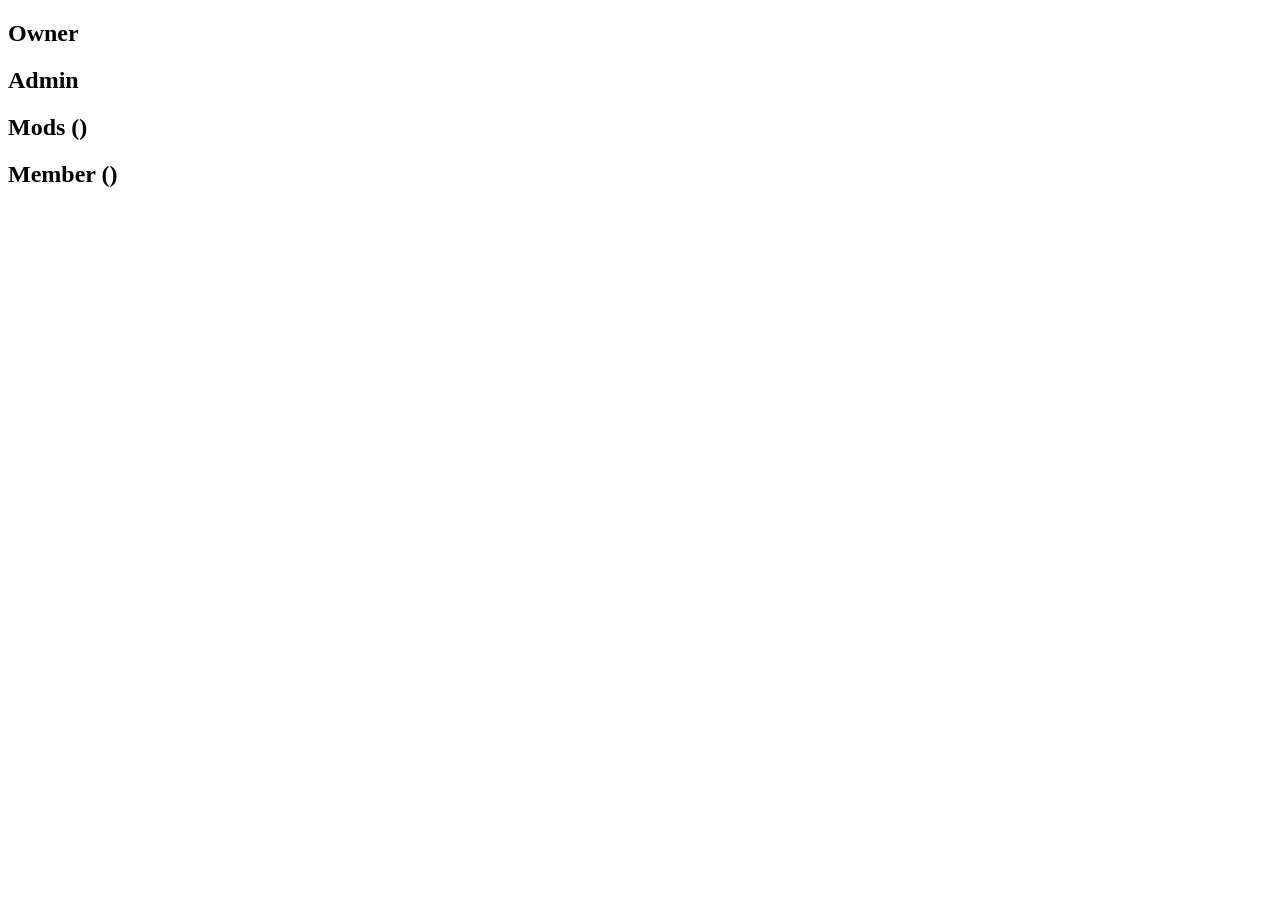
==== commit ff10d173: "Refactor index.html structure and update elements" ====
--- a/index.html
+++ b/index.html
@@ -1,593 +1,67 @@
-<!-- index.html | BowClan [bow] – inoffizielle Fansite (GommeHD.net) -->
-<!doctype html>
-<html lang="de">
+<!DOCTYPE html>
+<html>
 <head>
-  <meta charset="utf-8" />
-  <meta name="viewport" content="width=device-width,initial-scale=1" />
-  <title>BowClan [bow] – Fansite</title>
-  <meta name="description" content="Inoffizielle Fansite zum BowClan [bow] auf GommeHD.net: Infos, Join, Events, Links & Quellen." />
-  <style>
-    :root{
-      --bg:#0b0d12;
-      --card:#111525;
-      --muted:#aab2c5;
-      --text:#eef1f7;
-      --accent:#7dd3fc;
-      --accent2:#a78bfa;
-      --line:rgba(255,255,255,.08);
-      --shadow: 0 12px 35px rgba(0,0,0,.35);
-      --radius:18px;
-      --mono: ui-monospace, SFMono-Regular, Menlo, Monaco, Consolas, "Liberation Mono","Courier New", monospace;
-      --sans: ui-sans-serif, system-ui, -apple-system, Segoe UI, Roboto, Helvetica, Arial, "Apple Color Emoji","Segoe UI Emoji";
-    }
-    [data-theme="light"]{
-      --bg:#f6f7fb;
-      --card:#ffffff;
-      --muted:#55607a;
-      --text:#0e1320;
-      --line:rgba(14,19,32,.12);
-      --shadow: 0 12px 35px rgba(14,19,32,.12);
-    }
-    *{box-sizing:border-box}
-    html,body{height:100%}
-    body{
-      margin:0;
-      font-family:var(--sans);
-      background:
-        radial-gradient(900px 500px at 12% -10%, rgba(125,211,252,.18), transparent 60%),
-        radial-gradient(900px 500px at 88% -10%, rgba(167,139,250,.16), transparent 55%),
-        radial-gradient(1200px 600px at 50% 110%, rgba(125,211,252,.10), transparent 60%),
-        var(--bg);
-      color:var(--text);
-      line-height:1.55;
-    }
-    a{color:inherit}
-    .container{max-width:1100px;margin:0 auto;padding:24px}
-    .nav{
-      position:sticky; top:0; z-index:50;
-      backdrop-filter: blur(10px);
-      background: color-mix(in srgb, var(--bg) 75%, transparent);
-      border-bottom:1px solid var(--line);
-    }
-    .nav-inner{display:flex;align-items:center;gap:14px;justify-content:space-between;padding:12px 24px;max-width:1100px;margin:0 auto}
-    .brand{display:flex;align-items:center;gap:10px;text-decoration:none}
-    .logo{
-      width:34px;height:34px;border-radius:12px;
-      background: linear-gradient(135deg, var(--accent), var(--accent2));
-      box-shadow:0 10px 25px rgba(125,211,252,.18);
-    }
-    .brand strong{letter-spacing:.2px}
-    .pill{
-      display:inline-flex;align-items:center;gap:8px;
-      padding:8px 12px;border-radius:999px;
-      border:1px solid var(--line);
-      background: color-mix(in srgb, var(--card) 90%, transparent);
-      text-decoration:none;
-    }
-    .pill:hover{border-color: color-mix(in srgb, var(--accent) 60%, var(--line))}
-    .nav-links{display:flex;flex-wrap:wrap;gap:8px;justify-content:flex-end}
-    .btn{
-      appearance:none;border:1px solid var(--line);
-      background: color-mix(in srgb, var(--card) 92%, transparent);
-      color:var(--text);
-      padding:10px 12px;border-radius:12px;
-      cursor:pointer;
-    }
-    .btn:hover{border-color: color-mix(in srgb, var(--accent) 60%, var(--line))}
-    .btn.primary{
-      border-color: transparent;
-      background: linear-gradient(135deg, color-mix(in srgb, var(--accent) 85%, #000 15%), color-mix(in srgb, var(--accent2) 75%, #000 25%));
-      color:#07101a;
-      font-weight:700;
-    }
-    .btn.primary:hover{filter:brightness(1.05)}
-    .hero{
-      padding:36px 0 10px;
-      display:grid;
-      grid-template-columns: 1.2fr .8fr;
-      gap:18px;
-      align-items:stretch;
-    }
-    @media (max-width: 900px){
-      .hero{grid-template-columns:1fr}
-      .nav-inner{flex-wrap:wrap}
-      .nav-links{justify-content:flex-start}
-    }
-    .card{
-      background: color-mix(in srgb, var(--card) 92%, transparent);
-      border:1px solid var(--line);
-      border-radius: var(--radius);
-      box-shadow: var(--shadow);
-    }
-    .hero .card{padding:22px}
-    h1{font-size:42px;line-height:1.05;margin:0 0 10px;letter-spacing:-.6px}
-    .subtitle{color:var(--muted);max-width:70ch;margin:0 0 18px}
-    .grid{
-      display:grid; gap:14px;
-      grid-template-columns: repeat(12, 1fr);
-      margin-top:16px;
-    }
-    .col-6{grid-column: span 6}
-    .col-4{grid-column: span 4}
-    .col-8{grid-column: span 8}
-    .col-12{grid-column: span 12}
-    @media (max-width: 900px){
-      .col-6,.col-4,.col-8{grid-column: span 12}
-    }
-    .section{padding:18px}
-    .section h2{margin:0 0 10px;font-size:20px}
-    .meta{
-      display:grid; gap:10px; margin-top:12px;
-    }
-    .kv{
-      display:flex;justify-content:space-between;gap:12px;
-      padding:10px 12px;border-radius:14px;
-      border:1px dashed var(--line);
-      background: color-mix(in srgb, var(--card) 88%, transparent);
-      font-family: var(--mono);
-      font-size: 13px;
-    }
-    .kv span{color:var(--muted);font-family:var(--sans);font-size:13px}
-    .tagrow{display:flex;flex-wrap:wrap;gap:8px;margin-top:12px}
-    .tag{
-      font-size:12px;
-      padding:6px 10px;border-radius:999px;
-      border:1px solid var(--line);
-      color:var(--muted);
-      background: color-mix(in srgb, var(--card) 88%, transparent);
-    }
-    .list{display:flex;flex-direction:column;gap:10px}
-    .item{
-      padding:12px 12px;border-radius:14px;
-      border:1px solid var(--line);
-      background: color-mix(in srgb, var(--card) 88%, transparent);
-    }
-    .item h3{margin:0 0 6px;font-size:15px}
-    .item p{margin:0;color:var(--muted)}
-    .item a{color:var(--text);text-decoration:none;border-bottom:1px solid color-mix(in srgb, var(--text) 25%, transparent)}
-    .item a:hover{border-bottom-color:var(--accent)}
-    .split{
-      display:grid; gap:12px;
-      grid-template-columns: 1fr 1fr;
-    }
-    @media (max-width: 900px){.split{grid-template-columns:1fr}}
-    .faq details{
-      border:1px solid var(--line);
-      border-radius:14px;
-      padding:12px 12px;
-      background: color-mix(in srgb, var(--card) 88%, transparent);
-    }
-    .faq details summary{cursor:pointer;font-weight:650}
-    .faq details p{margin:8px 0 0;color:var(--muted)}
-    footer{padding:30px 0 14px;color:var(--muted);font-size:13px}
-    .small{font-size:12px;color:var(--muted)}
-    .toast{
-      position:fixed;left:50%;bottom:22px;transform:translateX(-50%);
-      background: color-mix(in srgb, var(--card) 92%, transparent);
-      border:1px solid var(--line);
-      padding:10px 14px;border-radius:999px;
-      box-shadow: var(--shadow);
-      opacity:0; pointer-events:none;
-      transition: opacity .18s ease, transform .18s ease;
-      display:flex;align-items:center;gap:10px;
-    }
-    .toast.show{opacity:1; transform:translateX(-50%) translateY(-2px)}
-    .kbd{
-      font-family:var(--mono);
-      padding:2px 8px;border-radius:10px;
-      border:1px solid var(--line);
-      background: color-mix(in srgb, var(--bg) 70%, transparent);
-      font-size:12px;
-    }
-  </style>
+<meta charset="UTF-8">
+<title>Bow Clan Mitglieder</title>
 </head>
+<body>
 
-<body data-theme="dark">
-  <header class="nav">
-    <div class="nav-inner">
-      <a class="brand" href="#top">
-        <div class="logo" aria-hidden="true"></div>
-        <div>
-          <strong>BowClan</strong>
-          <div class="small">[bow] auf GommeHD.net</div>
-        </div>
-      </a>
+<h2>Owner</h2>
+<ul id="owner"></ul>
 
-      <nav class="nav-links" aria-label="Navigation">
-        <a class="pill" href="#about">Überblick</a>
-        <a class="pill" href="#join">Join</a>
-        <a class="pill" href="#events">Events</a>
-        <a class="pill" href="#forum">Forum</a>
-        <a class="pill" href="#faq">FAQ</a>
-        <button id="themeBtn" class="btn" type="button" title="Theme umschalten">
-          Theme
-        </button>
-      </nav>
-    </div>
-  </header>
+<h2>Admin</h2>
+<ul id="admin"></ul>
 
-  <main id="top" class="container">
-    <section class="hero">
-      <div class="card">
-        <h1>BowClan <span style="color:var(--accent)">[bow]</span></h1>
-        <p class="subtitle">
-          Inoffizielle Fansite (kein offizieller Auftritt des Clans).
-          Inhalte basieren auf öffentlich sichtbaren Angaben der Clanpage und ausgewählten Forum-Threads.
-        </p>
-        <div class="tagrow" id="badges"></div>
-        <div style="display:flex;gap:10px;flex-wrap:wrap;margin-top:14px">
-          <a class="btn primary" id="ctaClanpage" target="_blank" rel="noreferrer">Zur Clanpage</a>
-          <a class="btn" id="ctaDiscord" target="_blank" rel="noreferrer">Discord</a>
-          <button class="btn" id="copyContacts" type="button">Kontakt-Namen kopieren</button>
-        </div>
-        <div class="meta" id="quickMeta" style="margin-top:16px"></div>
-        <div class="small" style="margin-top:12px">
-          Tipp: <span class="kbd">Strg</span> + <span class="kbd">K</span> fokussiert die Suche (siehe Forum-Sektion).
-        </div>
-      </div>
+<h2>Mods (<span id="modCount"></span>)</h2>
+<ul id="mods"></ul>
 
-      <div class="card">
-        <div class="section">
-          <h2>Kurzzusammenfassung</h2>
-          <div class="list" id="summaryList"></div>
-        </div>
-      </div>
-    </section>
+<h2>Member (<span id="memberCount"></span>)</h2>
+<ul id="members"></ul>
 
-    <section class="grid">
-      <div class="card col-8" id="about">
-        <div class="section">
-          <h2>Überblick</h2>
-          <div class="split">
-            <div class="item">
-              <h3>Was man öffentlich über [bow] findet</h3>
-              <p id="aboutText"></p>
-            </div>
-            <div class="item">
-              <h3>Wichtige Links</h3>
-              <p>
-                <a id="linkClanpage" target="_blank" rel="noreferrer">Clanpage (GommeHD.net)</a><br/>
-                <a id="linkHomepage" target="_blank" rel="noreferrer">Homepage (bowclan.de)</a><br/>
-                <a id="linkForumClans" target="_blank" rel="noreferrer">Forum: Clans</a>
-              </p>
-              <p class="small" style="margin-top:10px">
-                Hinweis: bowclan.de war beim Abruf teils nicht erreichbar (Serverfehler). Deshalb hier nur als Link.
-              </p>
-            </div>
-          </div>
-        </div>
-      </div>
+<script>
+async function loadMembers() {
+    const url = "https://gomme-clan-members.dodo1213.de/members?clan=bow";
 
-      <div class="card col-4" id="join">
-        <div class="section">
-          <h2>Join / Bewerbung</h2>
-          <div class="list">
-            <div class="item">
-              <h3>Standardweg (laut Clanpage)</h3>
-              <p>
-                Bewerbung/Anfrage über Discord an <span class="kbd" id="contactA"></span> oder
-                <span class="kbd" id="contactB"></span>.
-              </p>
-            </div>
-            <div class="item">
-              <h3>Praktisch</h3>
-              <p>
-                <button class="btn" id="openDiscord" type="button">Discord öffnen</button>
-                <button class="btn" id="copyDiscord" type="button">Discord-Invite kopieren</button>
-              </p>
-            </div>
-            <div class="item">
-              <h3>Eigene Daten ergänzen</h3>
-              <p class="small">
-                Wenn du willst, kannst du unten im JS-Block die Felder für Anforderungen/Stats/Formular ergänzen
-                (z. B. Mindest-ELO, Aktivität, etc.). Ich habe dazu nichts Belastbares gefunden, daher absichtlich leer.
-              </p>
-            </div>
-          </div>
-        </div>
-      </div>
+    const response = await fetch(url);
+    const data = await response.json();
 
-      <div class="card col-6" id="events">
-        <div class="section">
-          <h2>Events / Projekte (Forum)</h2>
-          <div class="list" id="eventsList"></div>
-        </div>
-      </div>
-
-      <div class="card col-6" id="forum">
-        <div class="section">
-          <h2>Forum-Snippets & Links</h2>
-          <div class="item" style="margin-bottom:10px">
-            <h3>Suche</h3>
-            <p style="margin:0 0 10px;color:var(--muted)">
-              Lokale Suche über die hier hinterlegten Forum-Links (kein Live-Scraping).
-            </p>
-            <input id="search" type="search" placeholder="z. B. bingo, cwbw, bow..."
-              style="width:100%;padding:12px 14px;border-radius:14px;border:1px solid var(--line);
-              background:color-mix(in srgb, var(--card) 88%, transparent);color:var(--text);outline:none" />
-          </div>
-          <div class="list" id="forumLinks"></div>
-          <p class="small" style="margin-top:12px">
-            Warum nicht automatisch die neuesten Posts laden? Das Forum liefert Inhalte teils dynamisch und/oder mit Login;
-            außerdem ist automatisches Scraping rechtlich/technisch riskant. Hier deshalb kuratierte Links + kurze, eigene Zusammenfassungen.
-          </p>
-        </div>
-      </div>
-
-      <div class="card col-12" id="faq">
-        <div class="section">
-          <h2>FAQ</h2>
-          <div class="faq" id="faqList" style="display:flex;flex-direction:column;gap:10px"></div>
-        </div>
-      </div>
-
-      <div class="card col-12">
-        <div class="section">
-          <h2>Quellen</h2>
-          <div class="list" id="sources"></div>
-          <p class="small" style="margin-top:12px">
-            Copyright-Hinweis: Es wurden keine längeren Textpassagen kopiert; nur Links und kurze, eigene Zusammenfassungen.
-          </p>
-        </div>
-      </div>
-    </section>
-
-    <footer>
-      <div>
-        Inoffizielle Fansite. GommeHD.net / Clanpage-Inhalte gehören den jeweiligen Rechteinhabern.
-      </div>
-    </footer>
-  </main>
-
-  <div class="toast" id="toast" role="status" aria-live="polite">
-    <span id="toastMsg">Kopiert.</span>
-  </div>
-
-  <script>
-    // Datenbasis: öffentlich sichtbare Angaben (Clanpage + ausgewählte Forenthreads).
-    // Stand: Quellen-Links unten. Inhalte absichtlich knapp & paraphrasiert.
-    const DATA = {
-      clan: {
-        name: "BowClan",
-        tag: "bow",
-        gommeClanpage: "https://www.gommehd.net/clan/bow",
-        homepage: "https://bowclan.de",
-        forumClans: "https://www.gommehd.net/forum/forums/clans/",
-        founded: "18.09.2022",
-        membersShown: 104, // "Members (104)" auf der Clanpage (sichtbarer UI-Wert).
-        pointsShown: 204,  // Zahl neben Clanpage-Header (sichtbarer UI-Wert).
-        pitch: [
-          "Großer Clan mit aktivem Discord und offener, netter Community (Selbstbeschreibung).",
-          "Auf der Clanpage wird außerdem behauptet, man sei als 'Top 10'-Clan bewerbbar (Selbstbeschreibung)."
-        ],
-        contactsDiscord: ["b0gen", "NurEinSchlumpfi"],
-        discordInvite: null // wird aus Clanpage-Text nur als discord.gg Link angezeigt; hier absichtlich nicht hardcodiert
-      },
-      forumHighlights: [
-        {
-          title: "Bingo-Turnier by [bow] (Duo, mit Preisgeld)",
-          date: "11.10.2023",
-          type: "Event",
-          url: "https://www.gommehd.net/forum/threads/bingo-turnier-mit-preisgeld.948403/",
-          summary: "Ankündigung eines Duo-Bingo-Turniers (geplant für 14./15.10.2023) inkl. Anmeldung über Discord."
-        },
-        {
-          title: "Spielmodus-Vorschlag: CWBW 2.0 (Diskussion)",
-          date: "17.02.2024",
-          type: "Diskussion",
-          url: "https://www.gommehd.net/forum/threads/cwbw-2-0.948835/",
-          summary: "Vorschlag/Diskussion zu ClanWars-ähnlichem BedWars-Format im neuen BedWars; zahlreiche Pro/Contra-Posts."
-        },
-        {
-          title: "Antwort in 'Suche clan' verweist auf [bow]",
-          date: "26.01.2025",
-          type: "Verweis",
-          url: "https://www.gommehd.net/forum/threads/suche-clan.950015/",
-          summary: "Kurzantwort mit Link zur Clanpage + Hinweis, b0gen/NurEinSchlumpfi via Discord zu kontaktieren."
-        }
-      ],
-      faq: [
-        {
-          q: "Ist diese Seite offiziell?",
-          a: "Nein. Das ist eine Fansite/Template. Offizielle Infos findest du auf der Clanpage und (falls erreichbar) bowclan.de."
-        },
-        {
-          q: "Wie bewerbe ich mich?",
-          a: "Laut Clanpage: über Discord an b0gen oder NurEinSchlumpfi schreiben."
-        },
-        {
-          q: "Warum sind hier keine harten Anforderungen (ELO/KD/etc.)?",
-          a: "Dazu habe ich in den öffentlich sichtbaren Quellen nichts Verlässliches gefunden. Du kannst das Template aber leicht ergänzen."
-        },
-        {
-          q: "Warum werden keine Forum-Posts automatisch geladen?",
-          a: "Technisch/rechtlich problematisch (Login/Dynamik/Scraping). Stattdessen: kuratierte Links + kurze Zusammenfassung."
-        }
-      ],
-      sources: [
-        { label: "GommeHD Clanpage: bow [bow] (Profil/Links/Gründungsdatum/Member-Anzeige)", url: "https://www.gommehd.net/clan/bow" },
-        { label: "Forum: Bingo-Turnier mit Preisgeld (by [bow])", url: "https://www.gommehd.net/forum/threads/bingo-turnier-mit-preisgeld.948403/" },
-        { label: "Forum: Spielmodus – CWBW 2.0 (Diskussion)", url: "https://www.gommehd.net/forum/threads/cwbw-2-0.948835/" },
-        { label: "Forum: 'Suche clan' (Verweis auf [bow])", url: "https://www.gommehd.net/forum/threads/suche-clan.950015/" },
-        { label: "Forum-Übersicht: Clans", url: "https://www.gommehd.net/forum/forums/clans/" }
-      ]
-    };
-
-    // ---------- Rendering ----------
-    const el = (id) => document.getElementById(id);
-
-    function render() {
-      // CTAs
-      el("ctaClanpage").href = DATA.clan.gommeClanpage;
-      el("ctaDiscord").href = DATA.clan.gommeClanpage; // sichere Default: Clanpage hat Invite-Link sichtbar
-      el("linkClanpage").href = DATA.clan.gommeClanpage;
-      el("linkHomepage").href = DATA.clan.homepage;
-      el("linkForumClans").href = DATA.clan.forumClans;
-
-      // Contacts
-      el("contactA").textContent = DATA.clan.contactsDiscord[0];
-      el("contactB").textContent = DATA.clan.contactsDiscord[1];
-
-      // Badges
-      const badges = [
-        `Tag: [${DATA.clan.tag}]`,
-        `Gegründet: ${DATA.clan.founded}`,
-        `Members (Anzeige): ${DATA.clan.membersShown}`,
-        `Wert (Anzeige): ${DATA.clan.pointsShown}`
-      ];
-      el("badges").innerHTML = badges.map(t => `<span class="tag">${escapeHtml(t)}</span>`).join("");
-
-      // Quick meta
-      const meta = [
-        { k: "Clanpage", v: shortUrl(DATA.clan.gommeClanpage) },
-        { k: "Kontakt", v: DATA.clan.contactsDiscord.join(" / ") },
-        { k: "Forum", v: "Events & Diskussionen (Links)" }
-      ];
-      el("quickMeta").innerHTML = meta.map(x => `
-        <div class="kv"><span>${escapeHtml(x.k)}</span><div>${escapeHtml(x.v)}</div></div>
-      `).join("");
-
-      // About text
-      el("aboutText").textContent =
-        `${DATA.clan.pitch.join(" ")} ` +
-        `Öffentlich sichtbar ist außerdem ein Discord-Invite-Link sowie ein Homepage-Link.`;
-
-      // Summary list
-      const summary = [
-        { t: "Selbstbeschreibung", p: "Aktiver Discord, offene Community (laut Clanpage)." },
-        { t: "Kontakt", p: "Discord: b0gen oder NurEinSchlumpfi (laut Clanpage)." },
-        { t: "Forum-Events", p: "Mindestens ein öffentlich angekündigtes Turnier (Bingo) + weitere Diskussions-Threads." }
-      ];
-      el("summaryList").innerHTML = summary.map(s => `
-        <div class="item">
-          <h3>${escapeHtml(s.t)}</h3>
-          <p>${escapeHtml(s.p)}</p>
-        </div>
-      `).join("");
-
-      // Events
-      el("eventsList").innerHTML = DATA.forumHighlights
-        .filter(x => x.type === "Event")
-        .map(x => eventCard(x)).join("");
-
-      // Forum links (all highlights)
-      el("forumLinks").innerHTML = DATA.forumHighlights.map(x => `
-        <div class="item" data-search="${escapeHtml((x.title + " " + x.summary + " " + x.type).toLowerCase())}">
-          <h3>${escapeHtml(x.title)}</h3>
-          <p class="small">${escapeHtml(x.type)} · ${escapeHtml(x.date)}</p>
-          <p>${escapeHtml(x.summary)}</p>
-          <p style="margin-top:10px"><a href="${x.url}" target="_blank" rel="noreferrer">Thread öffnen</a></p>
-        </div>
-      `).join("");
-
-      // FAQ
-      el("faqList").innerHTML = DATA.faq.map(x => `
-        <details>
-          <summary>${escapeHtml(x.q)}</summary>
-          <p>${escapeHtml(x.a)}</p>
-        </details>
-      `).join("");
-
-      // Sources
-      el("sources").innerHTML = DATA.sources.map(s => `
-        <div class="item">
-          <h3>${escapeHtml(s.label)}</h3>
-          <p><a href="${s.url}" target="_blank" rel="noreferrer">${escapeHtml(s.url)}</a></p>
-        </div>
-      `).join("");
-    }
-
-    function eventCard(x){
-      return `
-        <div class="item">
-          <h3>${escapeHtml(x.title)}</h3>
-          <p class="small">${escapeHtml(x.date)} · ${escapeHtml(x.type)}</p>
-          <p>${escapeHtml(x.summary)}</p>
-          <p style="margin-top:10px"><a href="${x.url}" target="_blank" rel="noreferrer">Forum-Thread öffnen</a></p>
-        </div>
-      `;
-    }
-
-    // ---------- Interactions ----------
-    function toast(msg){
-      el("toastMsg").textContent = msg;
-      el("toast").classList.add("show");
-      window.clearTimeout(toast._t);
-      toast._t = window.setTimeout(() => el("toast").classList.remove("show"), 1400);
-    }
-
-    el("themeBtn").addEventListener("click", () => {
-      const root = document.body;
-      root.dataset.theme = (root.dataset.theme === "dark") ? "light" : "dark";
-      toast(`Theme: ${root.dataset.theme}`);
+    // Owner
+    const ownerList = document.getElementById("owner");
+    data["Eigentuemer"].forEach(owner => {
+        const li = document.createElement("li");
+        li.textContent = owner;
+        ownerList.appendChild(li);
     });
 
-    el("copyContacts").addEventListener("click", async () => {
-      const txt = DATA.clan.contactsDiscord.join(", ");
-      await copy(txt);
-      toast("Kontakt-Namen kopiert.");
+    // Admin
+    const adminList = document.getElementById("admin");
+    data["Administratoren"].forEach(admin => {
+        const li = document.createElement("li");
+        li.textContent = admin;
+        adminList.appendChild(li);
     });
 
-    el("openDiscord").addEventListener("click", () => {
-      // Sicher: Clanpage öffnen (dort ist ein Invite-Link sichtbar)
-      window.open(DATA.clan.gommeClanpage, "_blank", "noreferrer");
+    // Mods
+    document.getElementById("modCount").textContent = data["Moderatoren"].length;
+    const modList = document.getElementById("mods");
+    data["Moderatoren"].forEach(mod => {
+        const li = document.createElement("li");
+        li.textContent = mod;
+        modList.appendChild(li);
     });
 
-    el("copyDiscord").addEventListener("click", async () => {
-      // Invite-Link ist auf der Clanpage als discord.gg sichtbar, aber hier nicht extrahiert.
-      // Deshalb: Nutzerfreundlich -> Clanpage-Link kopieren.
-      await copy(DATA.clan.gommeClanpage);
-      toast("Clanpage-Link kopiert (Invite dort sichtbar).");
+    // Members
+    document.getElementById("memberCount").textContent = data["Mitglieder"].length;
+    const memberList = document.getElementById("members");
+    data["Mitglieder"].forEach(member => {
+        const li = document.createElement("li");
+        li.textContent = member;
+        memberList.appendChild(li);
     });
+}
 
-    // Search
-    const search = el("search");
-    search.addEventListener("input", () => {
-      const q = search.value.trim().toLowerCase();
-      document.querySelectorAll("#forumLinks .item").forEach(card => {
-        const hay = (card.getAttribute("data-search") || "");
-        card.style.display = (!q || hay.includes(q)) ? "" : "none";
-      });
-    });
+loadMembers();
+</script>
 
-    // Keyboard shortcut: Ctrl+K focuses search
-    window.addEventListener("keydown", (e) => {
-      if ((e.ctrlKey || e.metaKey) && e.key.toLowerCase() === "k") {
-        e.preventDefault();
-        search.focus();
-      }
-    });
-
-    async function copy(text){
-      try{
-        await navigator.clipboard.writeText(text);
-      }catch{
-        // Fallback
-        const ta = document.createElement("textarea");
-        ta.value = text;
-        document.body.appendChild(ta);
-        ta.select();
-        document.execCommand("copy");
-        ta.remove();
-      }
-    }
-
-    function escapeHtml(s){
-      return String(s)
-        .replaceAll("&","&amp;")
-        .replaceAll("<","&lt;")
-        .replaceAll(">","&gt;")
-        .replaceAll('"',"&quot;")
-        .replaceAll("'","&#039;");
-    }
-    function shortUrl(u){
-      try{
-        const x = new URL(u);
-        return x.hostname + x.pathname.replace(/\/$/,"");
-      }catch{ return u; }
-    }
-
-    render();
-  </script>
 </body>
 </html>
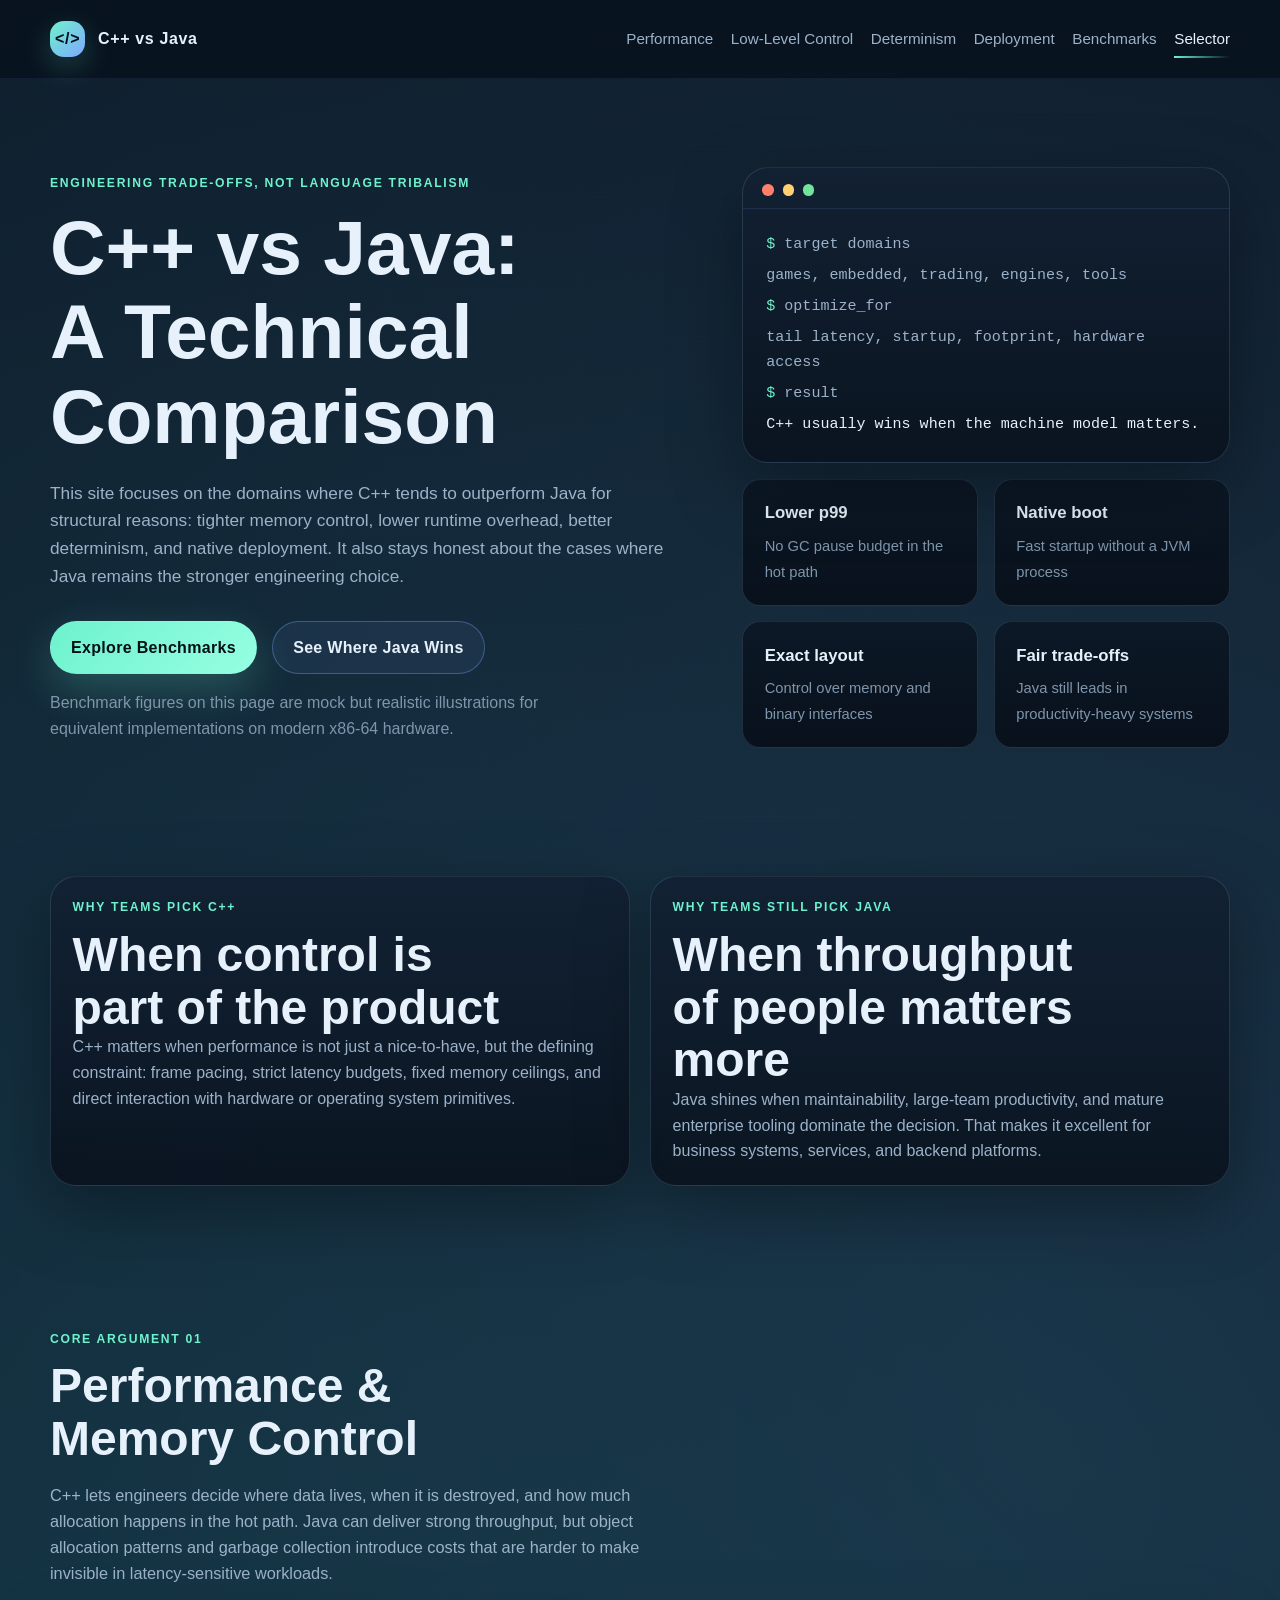
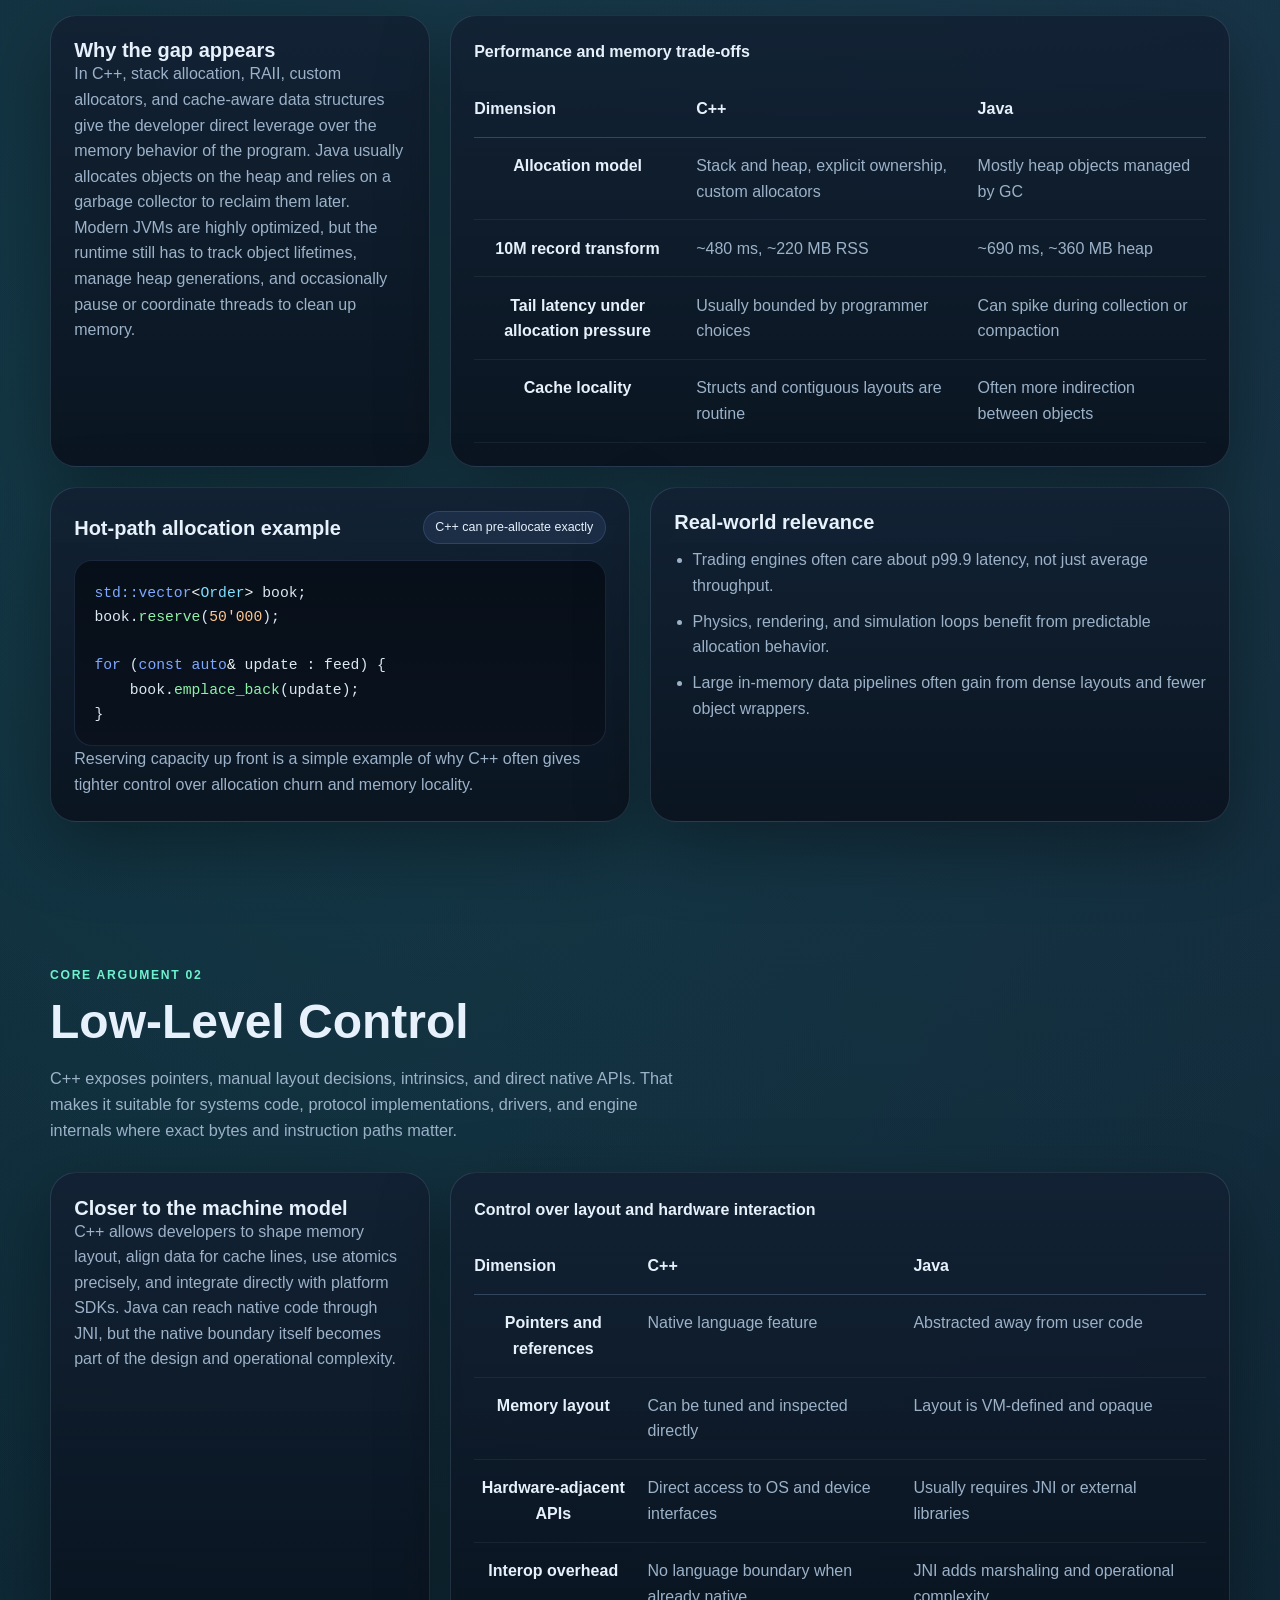
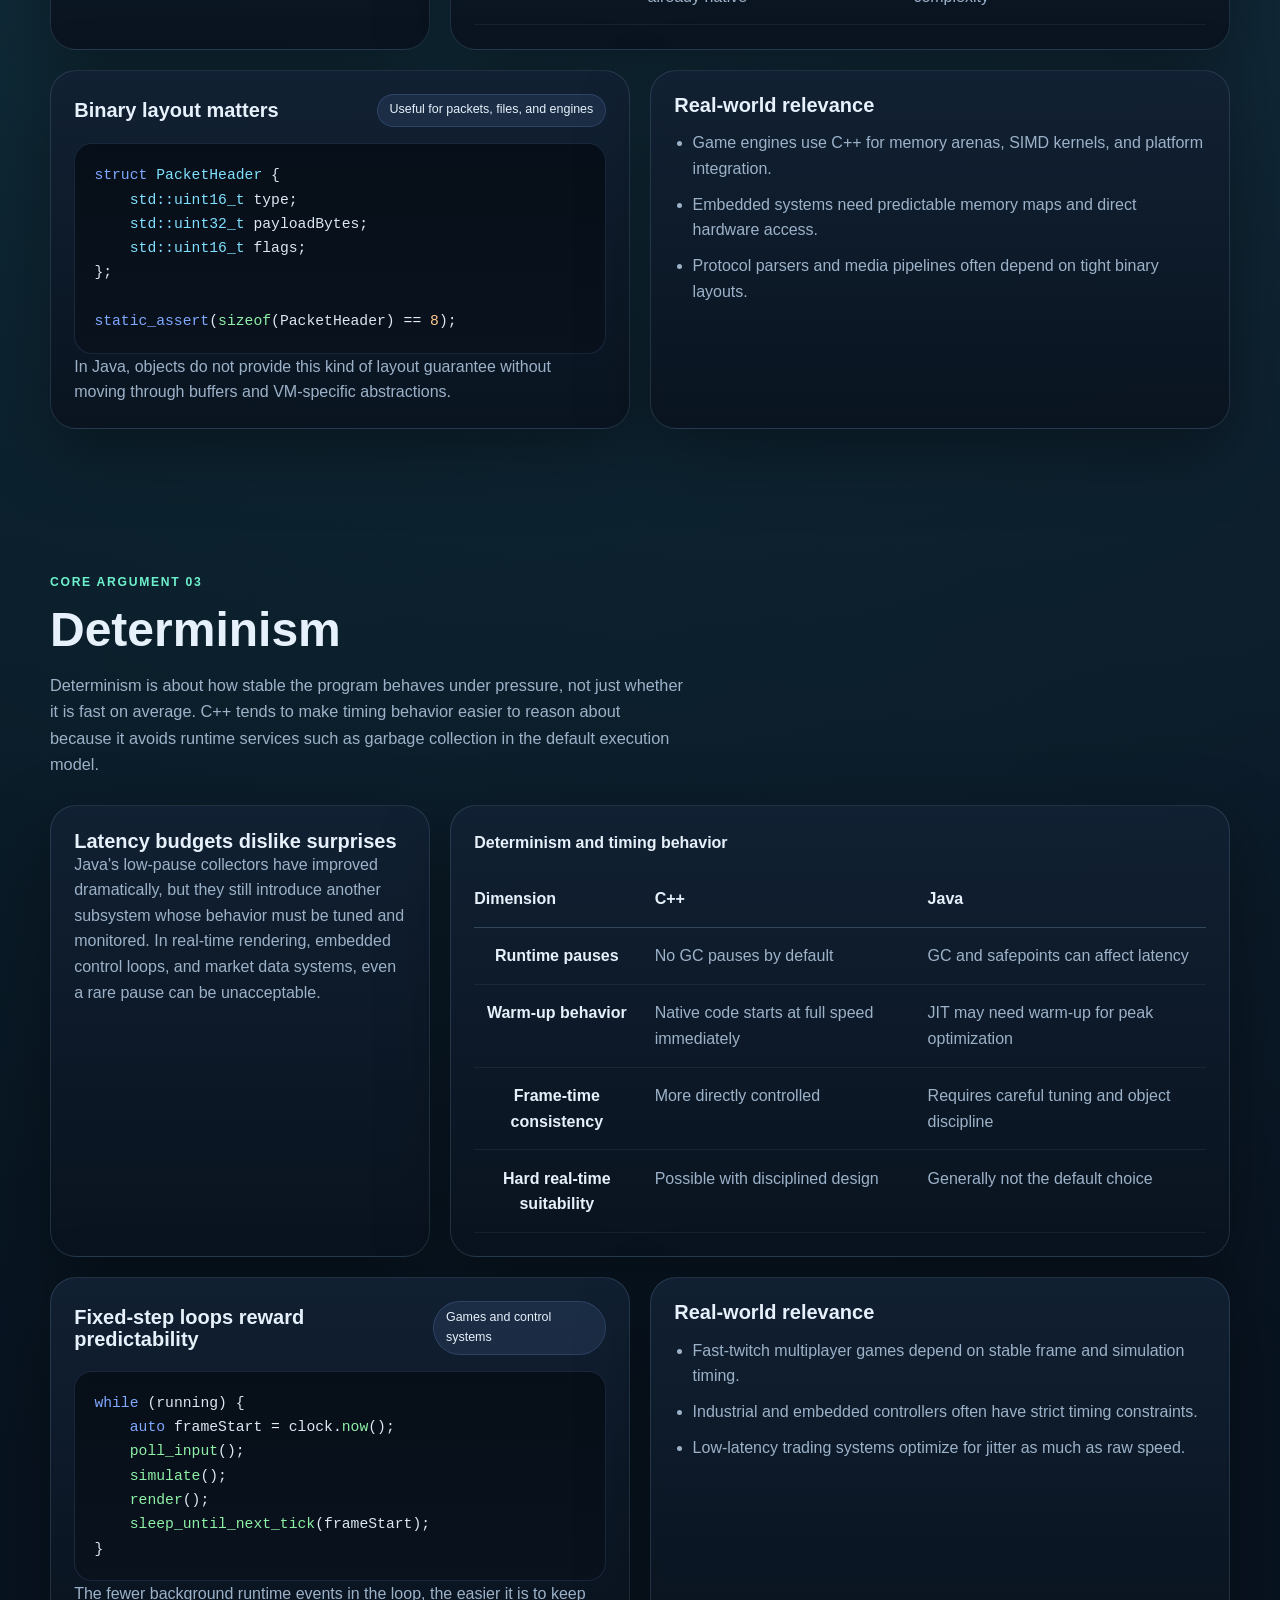
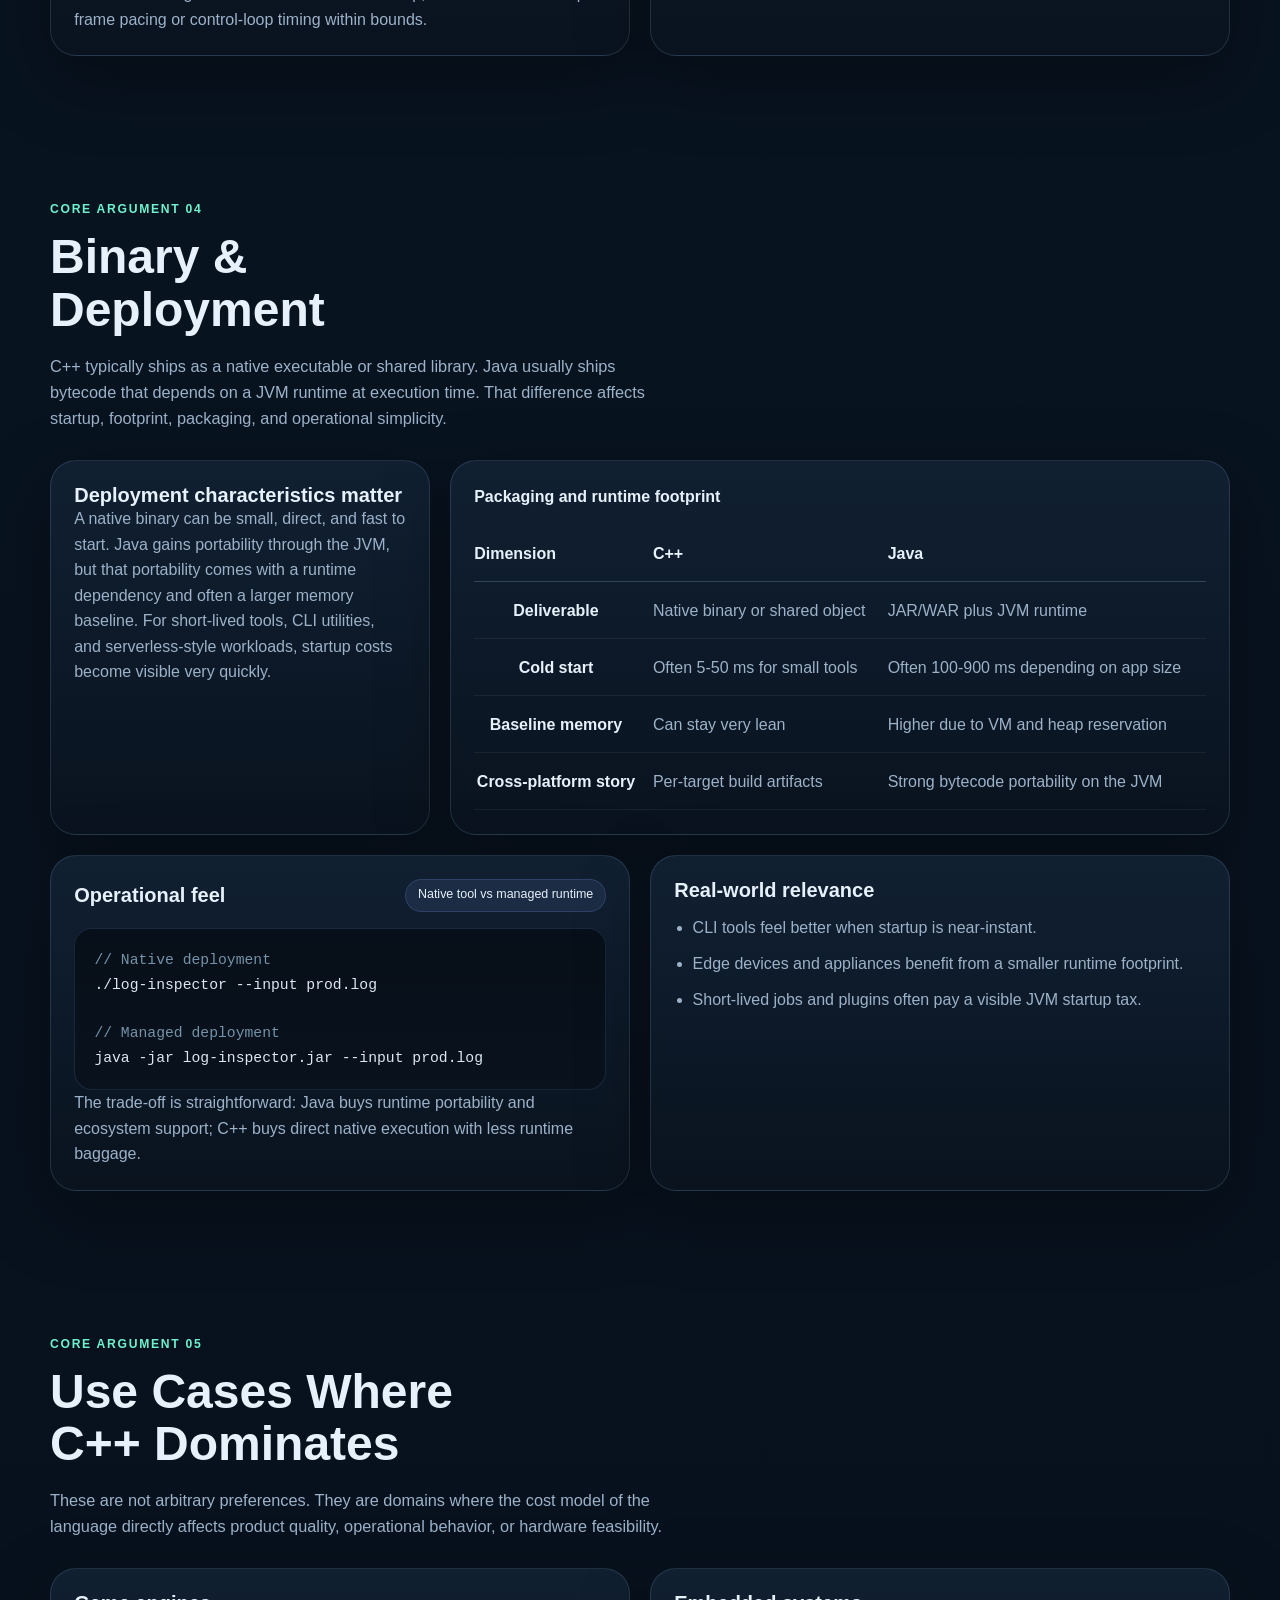
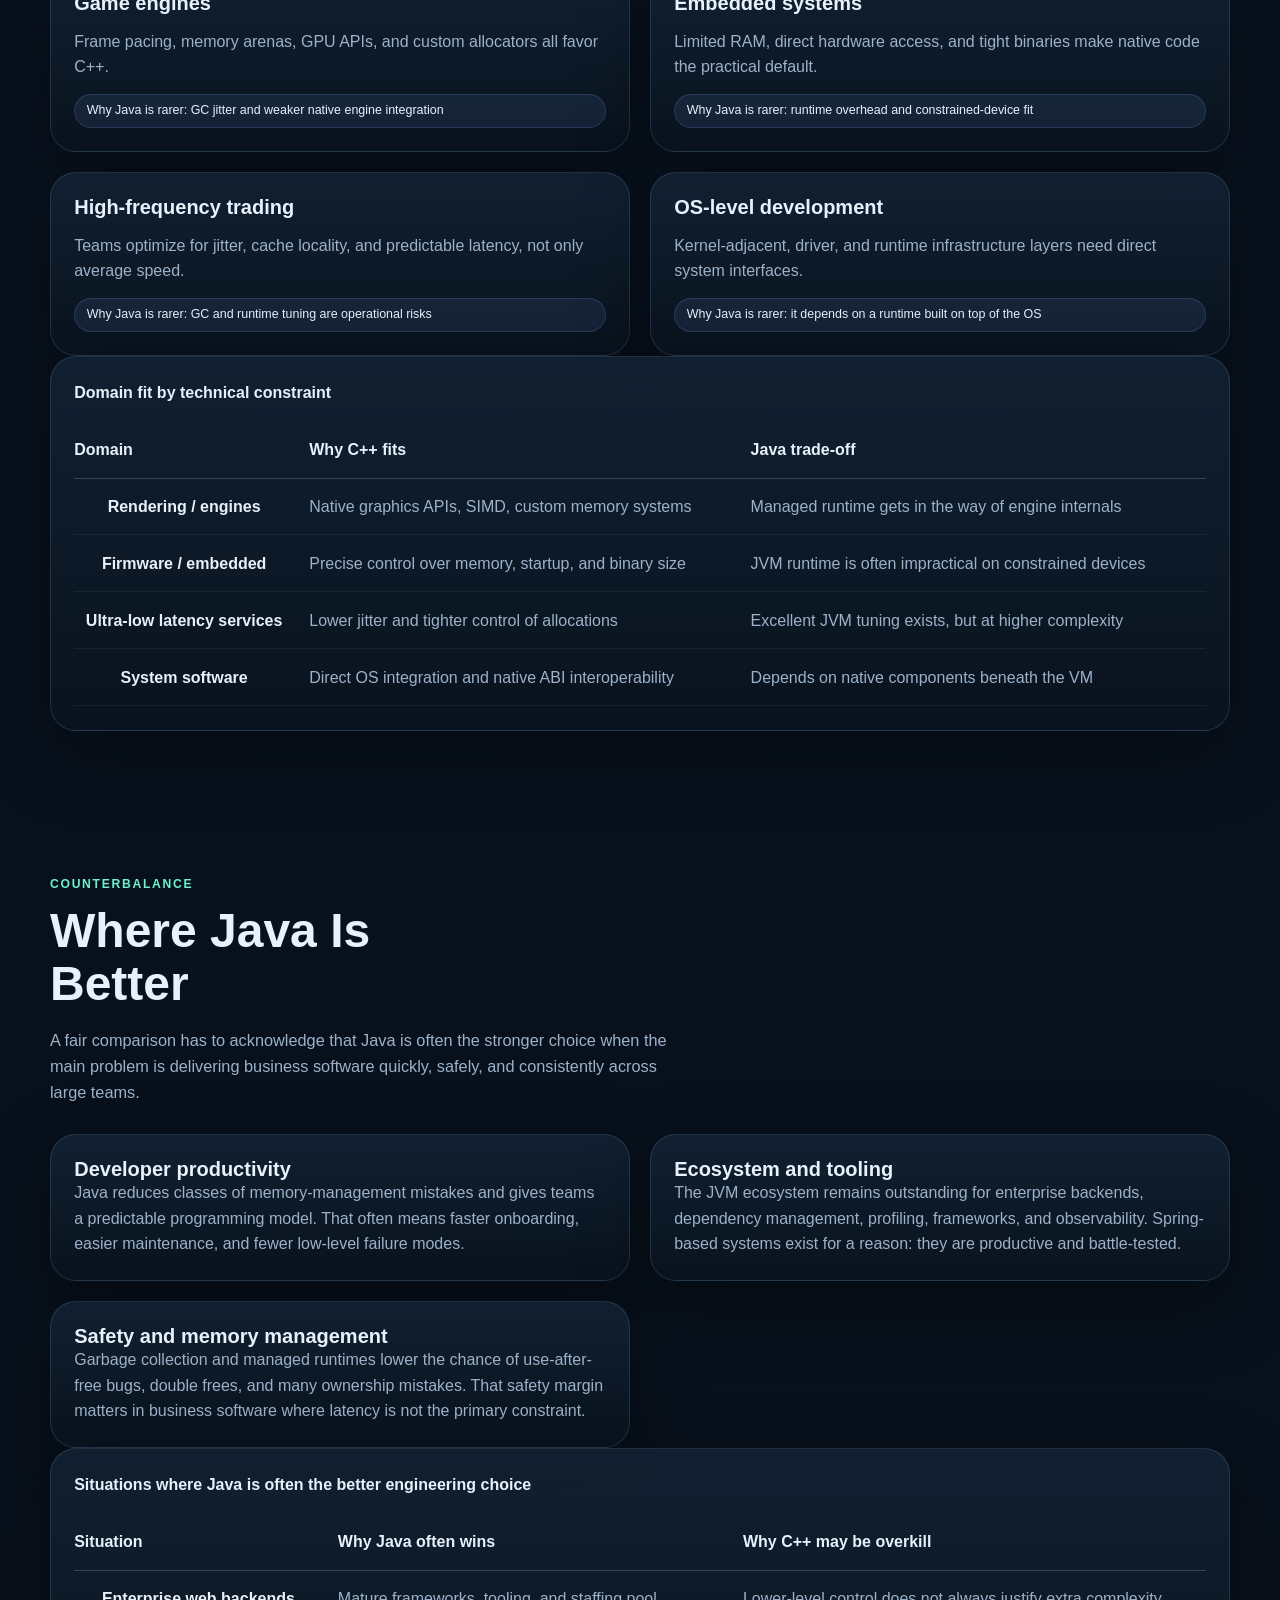
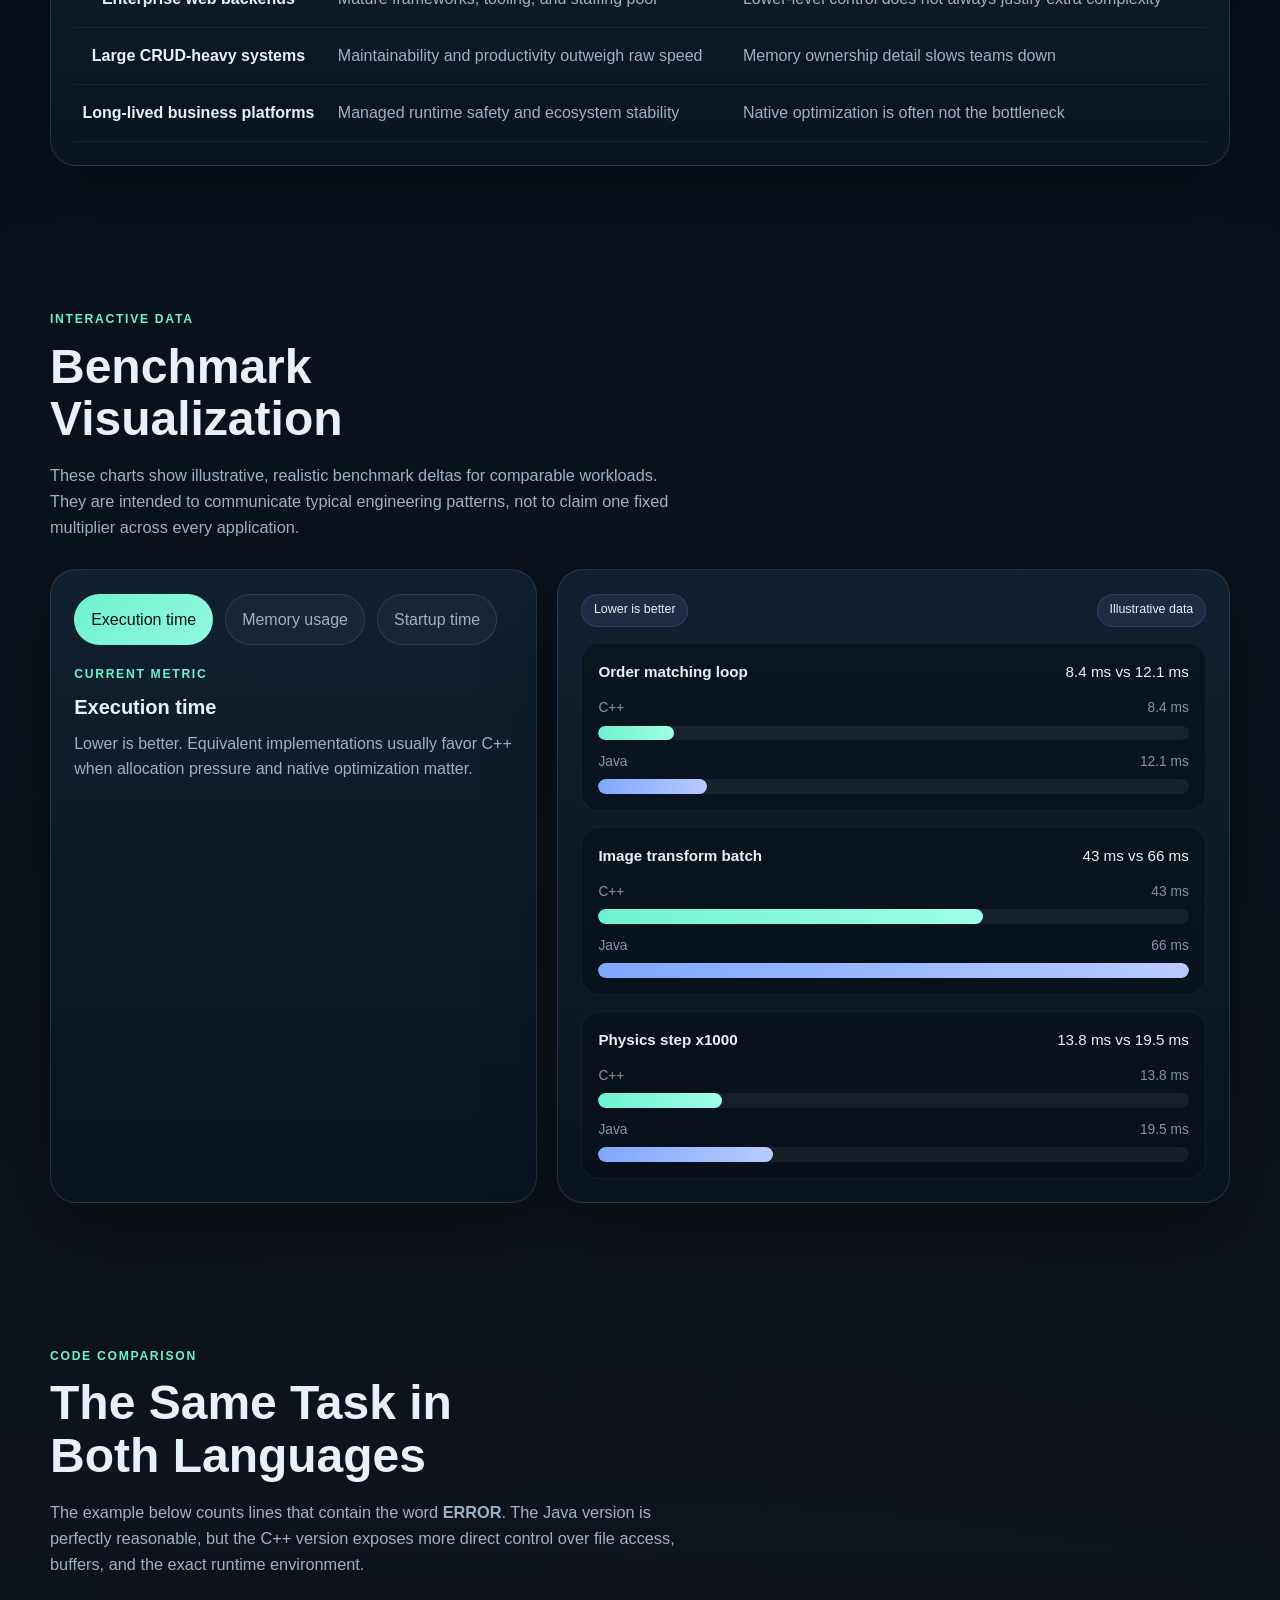
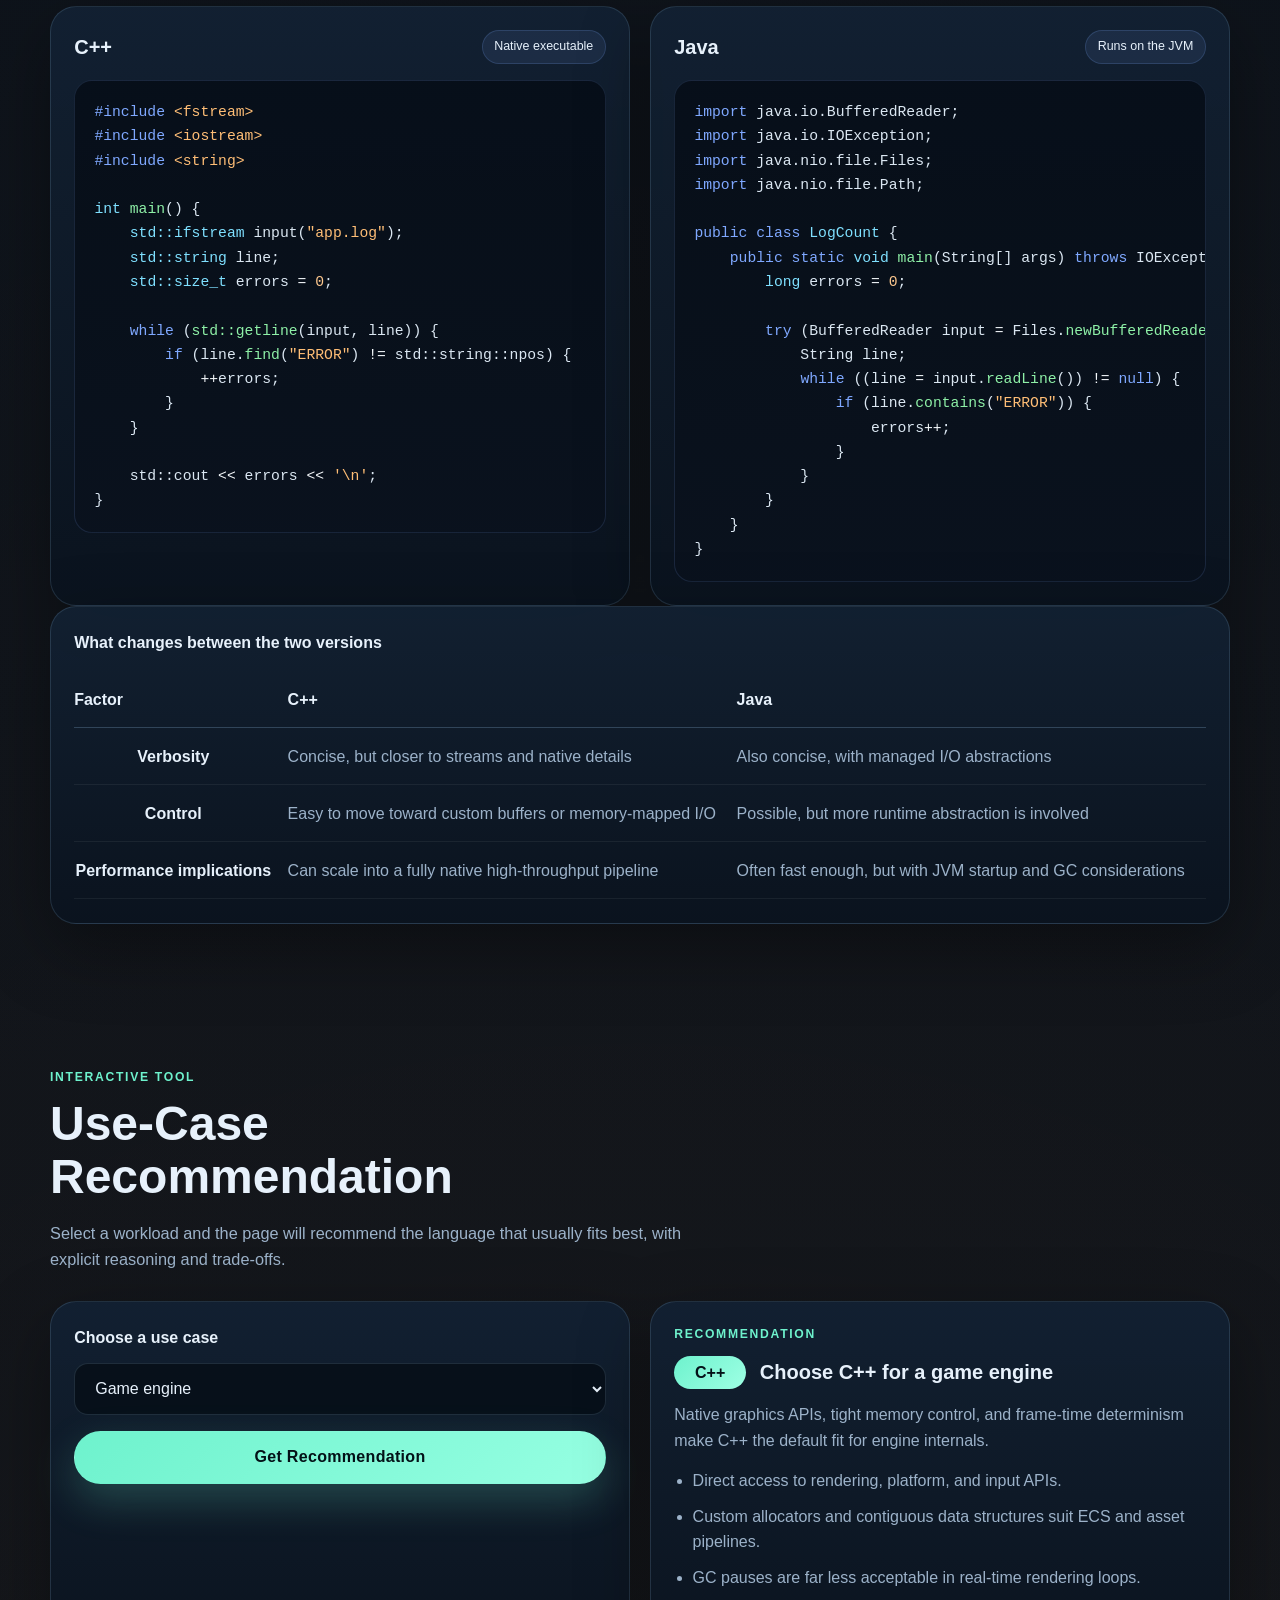
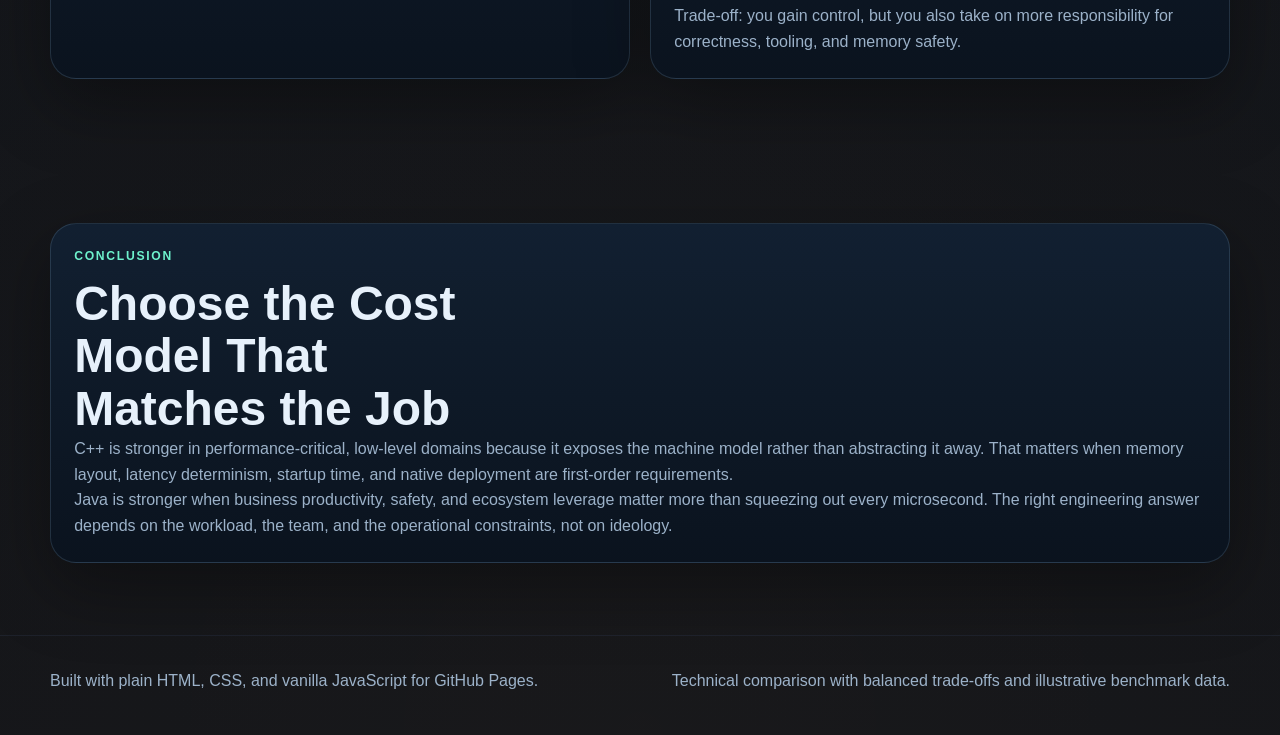
==== commit 6e00f623: "ai hat gekackt" ====
--- a/index.html
+++ b/index.html
@@ -1,67 +1,775 @@
 <!DOCTYPE html>
-<html>
+<html lang="en">
 <head>
-<meta charset="UTF-8">
-<title>Bow Clan Mitglieder</title>
+    <meta charset="UTF-8">
+    <meta name="viewport" content="width=device-width, initial-scale=1.0">
+    <meta name="description" content="A technically grounded comparison of C++ and Java across performance, memory control, determinism, deployment, and real-world engineering trade-offs.">
+    <meta name="theme-color" content="#07111c">
+    <title>C++ vs Java: A Technical Comparison</title>
+    <link rel="stylesheet" href="styles.css">
+    <script src="script.js" defer></script>
 </head>
 <body>
-
-<h2>Owner</h2>
-<ul id="owner"></ul>
-
-<h2>Admin</h2>
-<ul id="admin"></ul>
-
-<h2>Mods (<span id="modCount"></span>)</h2>
-<ul id="mods"></ul>
-
-<h2>Member (<span id="memberCount"></span>)</h2>
-<ul id="members"></ul>
-
-<script>
-async function loadMembers() {
-    const url = "https://gomme-clan-members.dodo1213.de/members?clan=bow";
-
-    const response = await fetch(url);
-    const data = await response.json();
-
-    // Owner
-    const ownerList = document.getElementById("owner");
-    data["Eigentuemer"].forEach(owner => {
-        const li = document.createElement("li");
-        li.textContent = owner;
-        ownerList.appendChild(li);
-    });
-
-    // Admin
-    const adminList = document.getElementById("admin");
-    data["Administratoren"].forEach(admin => {
-        const li = document.createElement("li");
-        li.textContent = admin;
-        adminList.appendChild(li);
-    });
-
-    // Mods
-    document.getElementById("modCount").textContent = data["Moderatoren"].length;
-    const modList = document.getElementById("mods");
-    data["Moderatoren"].forEach(mod => {
-        const li = document.createElement("li");
-        li.textContent = mod;
-        modList.appendChild(li);
-    });
-
-    // Members
-    document.getElementById("memberCount").textContent = data["Mitglieder"].length;
-    const memberList = document.getElementById("members");
-    data["Mitglieder"].forEach(member => {
-        const li = document.createElement("li");
-        li.textContent = member;
-        memberList.appendChild(li);
-    });
-}
-
-loadMembers();
-</script>
-
+    <div class="page-shell">
+        <header class="site-header">
+            <nav class="nav container" aria-label="Main navigation">
+                <a class="brand" href="#top" aria-label="Go to top">
+                    <span class="brand-mark">&lt;/&gt;</span>
+                    <span class="brand-text">C++ vs Java</span>
+                </a>
+                <button class="nav-toggle" type="button" aria-expanded="false" aria-controls="nav-links" aria-label="Toggle navigation">
+                    <span></span>
+                    <span></span>
+                    <span></span>
+                </button>
+                <div class="nav-links" id="nav-links">
+                    <a href="#performance">Performance</a>
+                    <a href="#control">Low-Level Control</a>
+                    <a href="#determinism">Determinism</a>
+                    <a href="#deployment">Deployment</a>
+                    <a href="#benchmarks">Benchmarks</a>
+                    <a href="#selector">Selector</a>
+                </div>
+            </nav>
+        </header>
+
+        <main id="top">
+            <section class="hero section">
+                <div class="container hero-grid">
+                    <div class="hero-copy reveal">
+                        <p class="eyebrow">Engineering trade-offs, not language tribalism</p>
+                        <h1>C++ vs Java: A Technical Comparison</h1>
+                        <p class="hero-lead">
+                            This site focuses on the domains where C++ tends to outperform Java for structural reasons:
+                            tighter memory control, lower runtime overhead, better determinism, and native deployment.
+                            It also stays honest about the cases where Java remains the stronger engineering choice.
+                        </p>
+                        <div class="hero-actions">
+                            <a class="button button-primary" href="#benchmarks">Explore Benchmarks</a>
+                            <a class="button button-secondary" href="#java-better">See Where Java Wins</a>
+                        </div>
+                        <p class="hero-note">
+                            Benchmark figures on this page are mock but realistic illustrations for equivalent implementations on modern x86-64 hardware.
+                        </p>
+                    </div>
+
+                    <aside class="hero-panel reveal" aria-label="Technical summary">
+                        <div class="terminal-card">
+                            <div class="terminal-bar">
+                                <span></span>
+                                <span></span>
+                                <span></span>
+                            </div>
+                            <div class="terminal-body">
+                                <p><span class="prompt">$</span> target domains</p>
+                                <p>games, embedded, trading, engines, tools</p>
+                                <p><span class="prompt">$</span> optimize_for</p>
+                                <p>tail latency, startup, footprint, hardware access</p>
+                                <p><span class="prompt">$</span> result</p>
+                                <p class="terminal-highlight">C++ usually wins when the machine model matters.</p>
+                            </div>
+                        </div>
+                        <div class="summary-grid">
+                            <article class="summary-card">
+                                <span class="summary-value">Lower p99</span>
+                                <span class="summary-label">No GC pause budget in the hot path</span>
+                            </article>
+                            <article class="summary-card">
+                                <span class="summary-value">Native boot</span>
+                                <span class="summary-label">Fast startup without a JVM process</span>
+                            </article>
+                            <article class="summary-card">
+                                <span class="summary-value">Exact layout</span>
+                                <span class="summary-label">Control over memory and binary interfaces</span>
+                            </article>
+                            <article class="summary-card">
+                                <span class="summary-value">Fair trade-offs</span>
+                                <span class="summary-label">Java still leads in productivity-heavy systems</span>
+                            </article>
+                        </div>
+                    </aside>
+                </div>
+            </section>
+
+            <section class="section">
+                <div class="container">
+                    <div class="overview-grid">
+                        <article class="overview-card reveal">
+                            <p class="card-kicker">Why teams pick C++</p>
+                            <h2>When control is part of the product</h2>
+                            <p>
+                                C++ matters when performance is not just a nice-to-have, but the defining constraint:
+                                frame pacing, strict latency budgets, fixed memory ceilings, and direct interaction with hardware or operating system primitives.
+                            </p>
+                        </article>
+                        <article class="overview-card reveal">
+                            <p class="card-kicker">Why teams still pick Java</p>
+                            <h2>When throughput of people matters more</h2>
+                            <p>
+                                Java shines when maintainability, large-team productivity, and mature enterprise tooling dominate the decision.
+                                That makes it excellent for business systems, services, and backend platforms.
+                            </p>
+                        </article>
+                    </div>
+                </div>
+            </section>
+
+            <section class="section topic-section" id="performance">
+                <div class="container">
+                    <div class="section-heading reveal">
+                        <p class="eyebrow">Core Argument 01</p>
+                        <h2>Performance &amp; Memory Control</h2>
+                        <p>
+                            C++ lets engineers decide where data lives, when it is destroyed, and how much allocation happens in the hot path.
+                            Java can deliver strong throughput, but object allocation patterns and garbage collection introduce costs that are harder to make invisible in latency-sensitive workloads.
+                        </p>
+                    </div>
+                    <div class="topic-grid">
+                        <article class="card prose-card reveal">
+                            <h3>Why the gap appears</h3>
+                            <p>
+                                In C++, stack allocation, RAII, custom allocators, and cache-aware data structures give the developer direct leverage over the memory behavior of the program.
+                                Java usually allocates objects on the heap and relies on a garbage collector to reclaim them later.
+                            </p>
+                            <p>
+                                Modern JVMs are highly optimized, but the runtime still has to track object lifetimes, manage heap generations, and occasionally pause or coordinate threads to clean up memory.
+                            </p>
+                        </article>
+                        <article class="card table-card reveal">
+                            <div class="table-wrap">
+                                <table>
+                                    <caption>Performance and memory trade-offs</caption>
+                                    <thead>
+                                        <tr>
+                                            <th scope="col">Dimension</th>
+                                            <th scope="col">C++</th>
+                                            <th scope="col">Java</th>
+                                        </tr>
+                                    </thead>
+                                    <tbody>
+                                        <tr>
+                                            <th scope="row">Allocation model</th>
+                                            <td>Stack and heap, explicit ownership, custom allocators</td>
+                                            <td>Mostly heap objects managed by GC</td>
+                                        </tr>
+                                        <tr>
+                                            <th scope="row">10M record transform</th>
+                                            <td>~480 ms, ~220 MB RSS</td>
+                                            <td>~690 ms, ~360 MB heap</td>
+                                        </tr>
+                                        <tr>
+                                            <th scope="row">Tail latency under allocation pressure</th>
+                                            <td>Usually bounded by programmer choices</td>
+                                            <td>Can spike during collection or compaction</td>
+                                        </tr>
+                                        <tr>
+                                            <th scope="row">Cache locality</th>
+                                            <td>Structs and contiguous layouts are routine</td>
+                                            <td>Often more indirection between objects</td>
+                                        </tr>
+                                    </tbody>
+                                </table>
+                            </div>
+                        </article>
+                        <article class="card snippet-card reveal">
+                            <div class="card-header">
+                                <h3>Hot-path allocation example</h3>
+                                <span class="pill">C++ can pre-allocate exactly</span>
+                            </div>
+                            <pre class="code-block"><code><span class="token-keyword">std::vector</span><span class="token-operator">&lt;</span><span class="token-type">Order</span><span class="token-operator">&gt;</span> book;
+book.<span class="token-function">reserve</span>(<span class="token-number">50'000</span>);
+
+<span class="token-keyword">for</span> (<span class="token-keyword">const</span> <span class="token-keyword">auto</span><span class="token-operator">&amp;</span> update : feed) {
+    book.<span class="token-function">emplace_back</span>(update);
+}</code></pre>
+                            <p>
+                                Reserving capacity up front is a simple example of why C++ often gives tighter control over allocation churn and memory locality.
+                            </p>
+                        </article>
+                        <article class="card relevance-card reveal">
+                            <h3>Real-world relevance</h3>
+                            <ul class="bullet-list">
+                                <li>Trading engines often care about p99.9 latency, not just average throughput.</li>
+                                <li>Physics, rendering, and simulation loops benefit from predictable allocation behavior.</li>
+                                <li>Large in-memory data pipelines often gain from dense layouts and fewer object wrappers.</li>
+                            </ul>
+                        </article>
+                    </div>
+                </div>
+            </section>
+            <section class="section topic-section" id="control">
+                <div class="container">
+                    <div class="section-heading reveal">
+                        <p class="eyebrow">Core Argument 02</p>
+                        <h2>Low-Level Control</h2>
+                        <p>
+                            C++ exposes pointers, manual layout decisions, intrinsics, and direct native APIs. That makes it suitable for systems code, protocol implementations, drivers, and engine internals where exact bytes and instruction paths matter.
+                        </p>
+                    </div>
+                    <div class="topic-grid">
+                        <article class="card prose-card reveal">
+                            <h3>Closer to the machine model</h3>
+                            <p>
+                                C++ allows developers to shape memory layout, align data for cache lines, use atomics precisely, and integrate directly with platform SDKs.
+                                Java can reach native code through JNI, but the native boundary itself becomes part of the design and operational complexity.
+                            </p>
+                        </article>
+                        <article class="card table-card reveal">
+                            <div class="table-wrap">
+                                <table>
+                                    <caption>Control over layout and hardware interaction</caption>
+                                    <thead>
+                                        <tr>
+                                            <th scope="col">Dimension</th>
+                                            <th scope="col">C++</th>
+                                            <th scope="col">Java</th>
+                                        </tr>
+                                    </thead>
+                                    <tbody>
+                                        <tr>
+                                            <th scope="row">Pointers and references</th>
+                                            <td>Native language feature</td>
+                                            <td>Abstracted away from user code</td>
+                                        </tr>
+                                        <tr>
+                                            <th scope="row">Memory layout</th>
+                                            <td>Can be tuned and inspected directly</td>
+                                            <td>Layout is VM-defined and opaque</td>
+                                        </tr>
+                                        <tr>
+                                            <th scope="row">Hardware-adjacent APIs</th>
+                                            <td>Direct access to OS and device interfaces</td>
+                                            <td>Usually requires JNI or external libraries</td>
+                                        </tr>
+                                        <tr>
+                                            <th scope="row">Interop overhead</th>
+                                            <td>No language boundary when already native</td>
+                                            <td>JNI adds marshaling and operational complexity</td>
+                                        </tr>
+                                    </tbody>
+                                </table>
+                            </div>
+                        </article>
+                        <article class="card snippet-card reveal">
+                            <div class="card-header">
+                                <h3>Binary layout matters</h3>
+                                <span class="pill">Useful for packets, files, and engines</span>
+                            </div>
+                            <pre class="code-block"><code><span class="token-keyword">struct</span> <span class="token-type">PacketHeader</span> {
+    <span class="token-type">std::uint16_t</span> type;
+    <span class="token-type">std::uint32_t</span> payloadBytes;
+    <span class="token-type">std::uint16_t</span> flags;
+};
+
+<span class="token-keyword">static_assert</span>(<span class="token-function">sizeof</span>(PacketHeader) <span class="token-operator">==</span> <span class="token-number">8</span>);</code></pre>
+                            <p>
+                                In Java, objects do not provide this kind of layout guarantee without moving through buffers and VM-specific abstractions.
+                            </p>
+                        </article>
+                        <article class="card relevance-card reveal">
+                            <h3>Real-world relevance</h3>
+                            <ul class="bullet-list">
+                                <li>Game engines use C++ for memory arenas, SIMD kernels, and platform integration.</li>
+                                <li>Embedded systems need predictable memory maps and direct hardware access.</li>
+                                <li>Protocol parsers and media pipelines often depend on tight binary layouts.</li>
+                            </ul>
+                        </article>
+                    </div>
+                </div>
+            </section>
+
+            <section class="section topic-section" id="determinism">
+                <div class="container">
+                    <div class="section-heading reveal">
+                        <p class="eyebrow">Core Argument 03</p>
+                        <h2>Determinism</h2>
+                        <p>
+                            Determinism is about how stable the program behaves under pressure, not just whether it is fast on average.
+                            C++ tends to make timing behavior easier to reason about because it avoids runtime services such as garbage collection in the default execution model.
+                        </p>
+                    </div>
+                    <div class="topic-grid">
+                        <article class="card prose-card reveal">
+                            <h3>Latency budgets dislike surprises</h3>
+                            <p>
+                                Java's low-pause collectors have improved dramatically, but they still introduce another subsystem whose behavior must be tuned and monitored.
+                                In real-time rendering, embedded control loops, and market data systems, even a rare pause can be unacceptable.
+                            </p>
+                        </article>
+                        <article class="card table-card reveal">
+                            <div class="table-wrap">
+                                <table>
+                                    <caption>Determinism and timing behavior</caption>
+                                    <thead>
+                                        <tr>
+                                            <th scope="col">Dimension</th>
+                                            <th scope="col">C++</th>
+                                            <th scope="col">Java</th>
+                                        </tr>
+                                    </thead>
+                                    <tbody>
+                                        <tr>
+                                            <th scope="row">Runtime pauses</th>
+                                            <td>No GC pauses by default</td>
+                                            <td>GC and safepoints can affect latency</td>
+                                        </tr>
+                                        <tr>
+                                            <th scope="row">Warm-up behavior</th>
+                                            <td>Native code starts at full speed immediately</td>
+                                            <td>JIT may need warm-up for peak optimization</td>
+                                        </tr>
+                                        <tr>
+                                            <th scope="row">Frame-time consistency</th>
+                                            <td>More directly controlled</td>
+                                            <td>Requires careful tuning and object discipline</td>
+                                        </tr>
+                                        <tr>
+                                            <th scope="row">Hard real-time suitability</th>
+                                            <td>Possible with disciplined design</td>
+                                            <td>Generally not the default choice</td>
+                                        </tr>
+                                    </tbody>
+                                </table>
+                            </div>
+                        </article>
+                        <article class="card snippet-card reveal">
+                            <div class="card-header">
+                                <h3>Fixed-step loops reward predictability</h3>
+                                <span class="pill">Games and control systems</span>
+                            </div>
+                            <pre class="code-block"><code><span class="token-keyword">while</span> (running) {
+    <span class="token-keyword">auto</span> frameStart <span class="token-operator">=</span> clock.<span class="token-function">now</span>();
+    <span class="token-function">poll_input</span>();
+    <span class="token-function">simulate</span>();
+    <span class="token-function">render</span>();
+    <span class="token-function">sleep_until_next_tick</span>(frameStart);
+}</code></pre>
+                            <p>
+                                The fewer background runtime events in the loop, the easier it is to keep frame pacing or control-loop timing within bounds.
+                            </p>
+                        </article>
+                        <article class="card relevance-card reveal">
+                            <h3>Real-world relevance</h3>
+                            <ul class="bullet-list">
+                                <li>Fast-twitch multiplayer games depend on stable frame and simulation timing.</li>
+                                <li>Industrial and embedded controllers often have strict timing constraints.</li>
+                                <li>Low-latency trading systems optimize for jitter as much as raw speed.</li>
+                            </ul>
+                        </article>
+                    </div>
+                </div>
+            </section>
+            <section class="section topic-section" id="deployment">
+                <div class="container">
+                    <div class="section-heading reveal">
+                        <p class="eyebrow">Core Argument 04</p>
+                        <h2>Binary &amp; Deployment</h2>
+                        <p>
+                            C++ typically ships as a native executable or shared library. Java usually ships bytecode that depends on a JVM runtime at execution time.
+                            That difference affects startup, footprint, packaging, and operational simplicity.
+                        </p>
+                    </div>
+                    <div class="topic-grid">
+                        <article class="card prose-card reveal">
+                            <h3>Deployment characteristics matter</h3>
+                            <p>
+                                A native binary can be small, direct, and fast to start. Java gains portability through the JVM, but that portability comes with a runtime dependency and often a larger memory baseline.
+                                For short-lived tools, CLI utilities, and serverless-style workloads, startup costs become visible very quickly.
+                            </p>
+                        </article>
+                        <article class="card table-card reveal">
+                            <div class="table-wrap">
+                                <table>
+                                    <caption>Packaging and runtime footprint</caption>
+                                    <thead>
+                                        <tr>
+                                            <th scope="col">Dimension</th>
+                                            <th scope="col">C++</th>
+                                            <th scope="col">Java</th>
+                                        </tr>
+                                    </thead>
+                                    <tbody>
+                                        <tr>
+                                            <th scope="row">Deliverable</th>
+                                            <td>Native binary or shared object</td>
+                                            <td>JAR/WAR plus JVM runtime</td>
+                                        </tr>
+                                        <tr>
+                                            <th scope="row">Cold start</th>
+                                            <td>Often 5-50 ms for small tools</td>
+                                            <td>Often 100-900 ms depending on app size</td>
+                                        </tr>
+                                        <tr>
+                                            <th scope="row">Baseline memory</th>
+                                            <td>Can stay very lean</td>
+                                            <td>Higher due to VM and heap reservation</td>
+                                        </tr>
+                                        <tr>
+                                            <th scope="row">Cross-platform story</th>
+                                            <td>Per-target build artifacts</td>
+                                            <td>Strong bytecode portability on the JVM</td>
+                                        </tr>
+                                    </tbody>
+                                </table>
+                            </div>
+                        </article>
+                        <article class="card snippet-card reveal">
+                            <div class="card-header">
+                                <h3>Operational feel</h3>
+                                <span class="pill">Native tool vs managed runtime</span>
+                            </div>
+                            <pre class="code-block"><code><span class="token-comment">// Native deployment</span>
+./log-inspector --input prod.log
+
+<span class="token-comment">// Managed deployment</span>
+java -jar log-inspector.jar --input prod.log</code></pre>
+                            <p>
+                                The trade-off is straightforward: Java buys runtime portability and ecosystem support; C++ buys direct native execution with less runtime baggage.
+                            </p>
+                        </article>
+                        <article class="card relevance-card reveal">
+                            <h3>Real-world relevance</h3>
+                            <ul class="bullet-list">
+                                <li>CLI tools feel better when startup is near-instant.</li>
+                                <li>Edge devices and appliances benefit from a smaller runtime footprint.</li>
+                                <li>Short-lived jobs and plugins often pay a visible JVM startup tax.</li>
+                            </ul>
+                        </article>
+                    </div>
+                </div>
+            </section>
+
+            <section class="section topic-section" id="use-cases">
+                <div class="container">
+                    <div class="section-heading reveal">
+                        <p class="eyebrow">Core Argument 05</p>
+                        <h2>Use Cases Where C++ Dominates</h2>
+                        <p>
+                            These are not arbitrary preferences. They are domains where the cost model of the language directly affects product quality, operational behavior, or hardware feasibility.
+                        </p>
+                    </div>
+                    <div class="use-case-grid">
+                        <article class="card domain-card reveal">
+                            <h3>Game engines</h3>
+                            <p>Frame pacing, memory arenas, GPU APIs, and custom allocators all favor C++.</p>
+                            <span class="tag">Why Java is rarer: GC jitter and weaker native engine integration</span>
+                        </article>
+                        <article class="card domain-card reveal">
+                            <h3>Embedded systems</h3>
+                            <p>Limited RAM, direct hardware access, and tight binaries make native code the practical default.</p>
+                            <span class="tag">Why Java is rarer: runtime overhead and constrained-device fit</span>
+                        </article>
+                        <article class="card domain-card reveal">
+                            <h3>High-frequency trading</h3>
+                            <p>Teams optimize for jitter, cache locality, and predictable latency, not only average speed.</p>
+                            <span class="tag">Why Java is rarer: GC and runtime tuning are operational risks</span>
+                        </article>
+                        <article class="card domain-card reveal">
+                            <h3>OS-level development</h3>
+                            <p>Kernel-adjacent, driver, and runtime infrastructure layers need direct system interfaces.</p>
+                            <span class="tag">Why Java is rarer: it depends on a runtime built on top of the OS</span>
+                        </article>
+                    </div>
+                    <div class="card table-card reveal">
+                        <div class="table-wrap">
+                            <table>
+                                <caption>Domain fit by technical constraint</caption>
+                                <thead>
+                                    <tr>
+                                        <th scope="col">Domain</th>
+                                        <th scope="col">Why C++ fits</th>
+                                        <th scope="col">Java trade-off</th>
+                                    </tr>
+                                </thead>
+                                <tbody>
+                                    <tr>
+                                        <th scope="row">Rendering / engines</th>
+                                        <td>Native graphics APIs, SIMD, custom memory systems</td>
+                                        <td>Managed runtime gets in the way of engine internals</td>
+                                    </tr>
+                                    <tr>
+                                        <th scope="row">Firmware / embedded</th>
+                                        <td>Precise control over memory, startup, and binary size</td>
+                                        <td>JVM runtime is often impractical on constrained devices</td>
+                                    </tr>
+                                    <tr>
+                                        <th scope="row">Ultra-low latency services</th>
+                                        <td>Lower jitter and tighter control of allocations</td>
+                                        <td>Excellent JVM tuning exists, but at higher complexity</td>
+                                    </tr>
+                                    <tr>
+                                        <th scope="row">System software</th>
+                                        <td>Direct OS integration and native ABI interoperability</td>
+                                        <td>Depends on native components beneath the VM</td>
+                                    </tr>
+                                </tbody>
+                            </table>
+                        </div>
+                    </div>
+                </div>
+            </section>
+
+            <section class="section counterbalance-section" id="java-better">
+                <div class="container">
+                    <div class="section-heading reveal">
+                        <p class="eyebrow">Counterbalance</p>
+                        <h2>Where Java Is Better</h2>
+                        <p>
+                            A fair comparison has to acknowledge that Java is often the stronger choice when the main problem is delivering business software quickly, safely, and consistently across large teams.
+                        </p>
+                    </div>
+                    <div class="counter-grid">
+                        <article class="card counter-card reveal">
+                            <h3>Developer productivity</h3>
+                            <p>
+                                Java reduces classes of memory-management mistakes and gives teams a predictable programming model.
+                                That often means faster onboarding, easier maintenance, and fewer low-level failure modes.
+                            </p>
+                        </article>
+                        <article class="card counter-card reveal">
+                            <h3>Ecosystem and tooling</h3>
+                            <p>
+                                The JVM ecosystem remains outstanding for enterprise backends, dependency management, profiling, frameworks, and observability.
+                                Spring-based systems exist for a reason: they are productive and battle-tested.
+                            </p>
+                        </article>
+                        <article class="card counter-card reveal">
+                            <h3>Safety and memory management</h3>
+                            <p>
+                                Garbage collection and managed runtimes lower the chance of use-after-free bugs, double frees, and many ownership mistakes.
+                                That safety margin matters in business software where latency is not the primary constraint.
+                            </p>
+                        </article>
+                    </div>
+                    <div class="card table-card reveal">
+                        <div class="table-wrap">
+                            <table>
+                                <caption>Situations where Java is often the better engineering choice</caption>
+                                <thead>
+                                    <tr>
+                                        <th scope="col">Situation</th>
+                                        <th scope="col">Why Java often wins</th>
+                                        <th scope="col">Why C++ may be overkill</th>
+                                    </tr>
+                                </thead>
+                                <tbody>
+                                    <tr>
+                                        <th scope="row">Enterprise web backends</th>
+                                        <td>Mature frameworks, tooling, and staffing pool</td>
+                                        <td>Lower-level control does not always justify extra complexity</td>
+                                    </tr>
+                                    <tr>
+                                        <th scope="row">Large CRUD-heavy systems</th>
+                                        <td>Maintainability and productivity outweigh raw speed</td>
+                                        <td>Memory ownership detail slows teams down</td>
+                                    </tr>
+                                    <tr>
+                                        <th scope="row">Long-lived business platforms</th>
+                                        <td>Managed runtime safety and ecosystem stability</td>
+                                        <td>Native optimization is often not the bottleneck</td>
+                                    </tr>
+                                </tbody>
+                            </table>
+                        </div>
+                    </div>
+                </div>
+            </section>
+            <section class="section benchmark-section" id="benchmarks">
+                <div class="container">
+                    <div class="section-heading reveal">
+                        <p class="eyebrow">Interactive Data</p>
+                        <h2>Benchmark Visualization</h2>
+                        <p>
+                            These charts show illustrative, realistic benchmark deltas for comparable workloads.
+                            They are intended to communicate typical engineering patterns, not to claim one fixed multiplier across every application.
+                        </p>
+                    </div>
+                    <div class="benchmark-layout">
+                        <article class="card benchmark-controls reveal">
+                            <div class="metric-switch" role="tablist" aria-label="Benchmark metric">
+                                <button class="metric-button is-active" type="button" data-metric="execution" aria-pressed="true">Execution time</button>
+                                <button class="metric-button" type="button" data-metric="memory" aria-pressed="false">Memory usage</button>
+                                <button class="metric-button" type="button" data-metric="startup" aria-pressed="false">Startup time</button>
+                            </div>
+                            <div class="benchmark-meta">
+                                <p class="benchmark-label">Current metric</p>
+                                <h3 id="benchmark-title">Execution time</h3>
+                                <p id="benchmark-description">
+                                    Lower is better. Equivalent implementations favor C++ when allocation pressure and native optimization matter.
+                                </p>
+                            </div>
+                        </article>
+                        <article class="card benchmark-chart reveal">
+                            <div class="chart-head">
+                                <span class="chart-note">Lower is better</span>
+                                <span class="chart-note">Illustrative data</span>
+                            </div>
+                            <div id="benchmark-chart" class="chart-rows" aria-live="polite"></div>
+                        </article>
+                    </div>
+                </div>
+            </section>
+
+            <section class="section code-section" id="code">
+                <div class="container">
+                    <div class="section-heading reveal">
+                        <p class="eyebrow">Code Comparison</p>
+                        <h2>The Same Task in Both Languages</h2>
+                        <p>
+                            The example below counts lines that contain the word <strong>ERROR</strong>. The Java version is perfectly reasonable, but the C++ version exposes more direct control over file access, buffers, and the exact runtime environment.
+                        </p>
+                    </div>
+                    <div class="code-grid">
+                        <article class="card code-card reveal">
+                            <div class="card-header">
+                                <h3>C++</h3>
+                                <span class="pill">Native executable</span>
+                            </div>
+                            <pre class="code-block"><code><span class="token-preprocessor">#include</span> <span class="token-string">&lt;fstream&gt;</span>
+<span class="token-preprocessor">#include</span> <span class="token-string">&lt;iostream&gt;</span>
+<span class="token-preprocessor">#include</span> <span class="token-string">&lt;string&gt;</span>
+
+<span class="token-type">int</span> <span class="token-function">main</span>() {
+    <span class="token-type">std::ifstream</span> input(<span class="token-string">"app.log"</span>);
+    <span class="token-type">std::string</span> line;
+    <span class="token-type">std::size_t</span> errors <span class="token-operator">=</span> <span class="token-number">0</span>;
+
+    <span class="token-keyword">while</span> (<span class="token-function">std::getline</span>(input, line)) {
+        <span class="token-keyword">if</span> (line.<span class="token-function">find</span>(<span class="token-string">"ERROR"</span>) <span class="token-operator">!=</span> std::string::npos) {
+            <span class="token-operator">++</span>errors;
+        }
+    }
+
+    std::cout <span class="token-operator">&lt;&lt;</span> errors <span class="token-operator">&lt;&lt;</span> <span class="token-string">'\n'</span>;
+}</code></pre>
+                        </article>
+                        <article class="card code-card reveal">
+                            <div class="card-header">
+                                <h3>Java</h3>
+                                <span class="pill">Runs on the JVM</span>
+                            </div>
+                            <pre class="code-block"><code><span class="token-keyword">import</span> java.io.BufferedReader;
+<span class="token-keyword">import</span> java.io.IOException;
+<span class="token-keyword">import</span> java.nio.file.Files;
+<span class="token-keyword">import</span> java.nio.file.Path;
+
+<span class="token-keyword">public</span> <span class="token-keyword">class</span> <span class="token-type">LogCount</span> {
+    <span class="token-keyword">public</span> <span class="token-keyword">static</span> <span class="token-type">void</span> <span class="token-function">main</span>(String[] args) <span class="token-keyword">throws</span> IOException {
+        <span class="token-type">long</span> errors <span class="token-operator">=</span> <span class="token-number">0</span>;
+
+        <span class="token-keyword">try</span> (BufferedReader input <span class="token-operator">=</span> Files.<span class="token-function">newBufferedReader</span>(Path.<span class="token-function">of</span>(<span class="token-string">"app.log"</span>))) {
+            String line;
+            <span class="token-keyword">while</span> ((line <span class="token-operator">=</span> input.<span class="token-function">readLine</span>()) <span class="token-operator">!=</span> <span class="token-keyword">null</span>) {
+                <span class="token-keyword">if</span> (line.<span class="token-function">contains</span>(<span class="token-string">"ERROR"</span>)) {
+                    errors<span class="token-operator">++</span>;
+                }
+            }
+        }
+    }
+}</code></pre>
+                        </article>
+                    </div>
+                    <div class="card table-card reveal">
+                        <div class="table-wrap">
+                            <table>
+                                <caption>What changes between the two versions</caption>
+                                <thead>
+                                    <tr>
+                                        <th scope="col">Factor</th>
+                                        <th scope="col">C++</th>
+                                        <th scope="col">Java</th>
+                                    </tr>
+                                </thead>
+                                <tbody>
+                                    <tr>
+                                        <th scope="row">Verbosity</th>
+                                        <td>Concise, but closer to streams and native details</td>
+                                        <td>Also concise, with managed I/O abstractions</td>
+                                    </tr>
+                                    <tr>
+                                        <th scope="row">Control</th>
+                                        <td>Easy to move toward custom buffers or memory-mapped I/O</td>
+                                        <td>Possible, but more runtime abstraction is involved</td>
+                                    </tr>
+                                    <tr>
+                                        <th scope="row">Performance implications</th>
+                                        <td>Can scale into a fully native high-throughput pipeline</td>
+                                        <td>Often fast enough, but with JVM startup and GC considerations</td>
+                                    </tr>
+                                </tbody>
+                            </table>
+                        </div>
+                    </div>
+                </div>
+            </section>
+
+            <section class="section selector-section" id="selector">
+                <div class="container">
+                    <div class="section-heading reveal">
+                        <p class="eyebrow">Interactive Tool</p>
+                        <h2>Use-Case Recommendation</h2>
+                        <p>
+                            Select a workload and the page will recommend the language that usually fits best, with explicit reasoning and trade-offs.
+                        </p>
+                    </div>
+                    <div class="selector-layout">
+                        <article class="card selector-card reveal">
+                            <label class="field-label" for="use-case-select">Choose a use case</label>
+                            <select id="use-case-select" class="field-input">
+                                <option value="game-engine">Game engine</option>
+                                <option value="embedded">Embedded system</option>
+                                <option value="hft">High-frequency trading</option>
+                                <option value="web-backend">Web backend</option>
+                                <option value="desktop-tool">Desktop / CLI tool</option>
+                            </select>
+                            <button class="button button-primary selector-button" type="button" id="run-selector">Get Recommendation</button>
+                        </article>
+                        <article class="card recommendation-card reveal" id="recommendation-output" aria-live="polite">
+                            <p class="recommendation-label">Recommendation</p>
+                            <div class="recommendation-head">
+                                <span class="recommendation-badge recommendation-badge-cpp">C++</span>
+                                <h3>Choose C++ for a game engine</h3>
+                            </div>
+                            <p class="recommendation-copy">
+                                Native graphics APIs, tight memory control, and frame-time determinism make C++ the default fit for engine internals.
+                            </p>
+                            <ul class="bullet-list">
+                                <li>Direct access to rendering, platform, and input APIs.</li>
+                                <li>Custom allocators and contiguous data structures suit ECS and asset pipelines.</li>
+                                <li>GC pauses are far less acceptable in real-time rendering loops.</li>
+                            </ul>
+                            <p class="recommendation-tradeoff">
+                                Trade-off: you gain control, but you also take on more responsibility for correctness, tooling, and memory safety.
+                            </p>
+                        </article>
+                    </div>
+                </div>
+            </section>
+
+            <section class="section conclusion-section" id="conclusion">
+                <div class="container">
+                    <div class="conclusion-card card reveal">
+                        <p class="eyebrow">Conclusion</p>
+                        <h2>Choose the Cost Model That Matches the Job</h2>
+                        <p>
+                            C++ is stronger in performance-critical, low-level domains because it exposes the machine model rather than abstracting it away.
+                            That matters when memory layout, latency determinism, startup time, and native deployment are first-order requirements.
+                        </p>
+                        <p>
+                            Java is stronger when business productivity, safety, and ecosystem leverage matter more than squeezing out every microsecond.
+                            The right engineering answer depends on the workload, the team, and the operational constraints, not on ideology.
+                        </p>
+                    </div>
+                </div>
+            </section>
+        </main>
+
+        <footer class="site-footer">
+            <div class="container footer-content">
+                <p>Built with plain HTML, CSS, and vanilla JavaScript for GitHub Pages.</p>
+                <p>Technical comparison with balanced trade-offs and illustrative benchmark data.</p>
+            </div>
+        </footer>
+    </div>
 </body>
 </html>
--- a/styles.css
+++ b/styles.css
@@ -0,0 +1,909 @@
+:root {
+    --bg: #07111c;
+    --bg-elevated: rgba(12, 24, 37, 0.9);
+    --bg-soft: rgba(20, 35, 51, 0.82);
+    --panel: rgba(14, 27, 42, 0.88);
+    --panel-strong: rgba(18, 33, 51, 0.96);
+    --line: rgba(139, 176, 210, 0.18);
+    --line-strong: rgba(139, 176, 210, 0.28);
+    --text: #e7f1fb;
+    --text-muted: #9cb2c9;
+    --text-soft: #7f95ab;
+    --accent: #6ef2cd;
+    --accent-strong: #15c8b5;
+    --accent-secondary: #7fa8ff;
+    --accent-warm: #ffb86c;
+    --danger-soft: #ff8576;
+    --shadow: 0 24px 70px rgba(0, 0, 0, 0.34);
+    --radius-lg: 26px;
+    --radius-md: 18px;
+    --radius-sm: 12px;
+    --container: min(1180px, calc(100vw - 2rem));
+    --nav-height: 78px;
+    --transition: 220ms ease;
+}
+
+*,
+*::before,
+*::after {
+    box-sizing: border-box;
+}
+
+html {
+    scroll-behavior: smooth;
+}
+
+body {
+    margin: 0;
+    min-width: 320px;
+    font-family: "Aptos", "Segoe UI", sans-serif;
+    color: var(--text);
+    background:
+        radial-gradient(circle at 18% 18%, rgba(21, 200, 181, 0.14), transparent 26%),
+        radial-gradient(circle at 82% 12%, rgba(127, 168, 255, 0.16), transparent 30%),
+        radial-gradient(circle at 50% 100%, rgba(255, 184, 108, 0.08), transparent 35%),
+        linear-gradient(180deg, #06101a 0%, #081320 42%, #050b14 100%);
+    line-height: 1.6;
+}
+
+body::before {
+    content: "";
+    position: fixed;
+    inset: 0;
+    pointer-events: none;
+    background-image:
+        linear-gradient(rgba(255, 255, 255, 0.03) 1px, transparent 1px),
+        linear-gradient(90deg, rgba(255, 255, 255, 0.03) 1px, transparent 1px);
+    background-size: 48px 48px;
+    mask-image: radial-gradient(circle at center, black 35%, transparent 85%);
+    opacity: 0.35;
+}
+
+::selection {
+    background: rgba(110, 242, 205, 0.26);
+    color: #ffffff;
+}
+
+a {
+    color: inherit;
+    text-decoration: none;
+}
+
+img {
+    max-width: 100%;
+    display: block;
+}
+
+button,
+select {
+    font: inherit;
+}
+
+.sr-only {
+    position: absolute;
+    width: 1px;
+    height: 1px;
+    padding: 0;
+    margin: -1px;
+    overflow: hidden;
+    clip: rect(0, 0, 0, 0);
+    border: 0;
+}
+
+.page-shell {
+    position: relative;
+}
+
+.container {
+    width: var(--container);
+    margin: 0 auto;
+}
+
+.section {
+    padding: 4.5rem 0;
+    position: relative;
+}
+
+.site-header {
+    position: sticky;
+    top: 0;
+    z-index: 40;
+    backdrop-filter: blur(16px);
+    background: rgba(7, 17, 28, 0.76);
+    border-bottom: 1px solid rgba(127, 168, 255, 0.08);
+}
+
+.nav {
+    min-height: var(--nav-height);
+    display: flex;
+    align-items: center;
+    justify-content: space-between;
+    gap: 1rem;
+}
+
+.brand {
+    display: inline-flex;
+    align-items: center;
+    gap: 0.8rem;
+    font-family: "Bahnschrift", "Aptos", sans-serif;
+    font-size: 1rem;
+    font-weight: 700;
+    letter-spacing: 0.04em;
+}
+
+.brand-mark {
+    display: inline-grid;
+    place-items: center;
+    width: 2.2rem;
+    height: 2.2rem;
+    border-radius: 14px;
+    color: #031015;
+    background: linear-gradient(135deg, var(--accent), var(--accent-secondary));
+    box-shadow: 0 10px 30px rgba(110, 242, 205, 0.22);
+}
+
+.nav-links {
+    display: flex;
+    align-items: center;
+    gap: 1.1rem;
+}
+
+.nav-links a {
+    position: relative;
+    color: var(--text-muted);
+    font-size: 0.95rem;
+    transition: color var(--transition);
+}
+
+.nav-links a::after {
+    content: "";
+    position: absolute;
+    left: 0;
+    bottom: -0.45rem;
+    width: 100%;
+    height: 2px;
+    background: linear-gradient(90deg, var(--accent), transparent);
+    transform: scaleX(0);
+    transform-origin: left;
+    transition: transform var(--transition);
+}
+
+.nav-links a:hover,
+.nav-links a.is-active {
+    color: var(--text);
+}
+
+.nav-links a:hover::after,
+.nav-links a.is-active::after {
+    transform: scaleX(1);
+}
+
+.nav-toggle {
+    display: none;
+    width: 3rem;
+    height: 3rem;
+    padding: 0.7rem;
+    border: 1px solid var(--line);
+    border-radius: 14px;
+    background: rgba(255, 255, 255, 0.02);
+    cursor: pointer;
+}
+
+.nav-toggle span {
+    display: block;
+    width: 100%;
+    height: 2px;
+    margin: 0.3rem 0;
+    background: var(--text);
+    border-radius: 999px;
+}
+
+.hero {
+    padding-top: 5.5rem;
+    padding-bottom: 3.5rem;
+}
+
+.hero-grid {
+    display: grid;
+    gap: 2rem;
+    grid-template-columns: minmax(0, 1.15fr) minmax(320px, 0.85fr);
+    align-items: center;
+}
+
+.eyebrow,
+.card-kicker,
+.recommendation-label,
+.benchmark-label {
+    margin: 0 0 0.7rem;
+    color: var(--accent);
+    text-transform: uppercase;
+    letter-spacing: 0.14em;
+    font-size: 0.76rem;
+    font-weight: 700;
+}
+
+h1,
+h2,
+h3 {
+    margin: 0;
+    font-family: "Bahnschrift", "Aptos", sans-serif;
+    line-height: 1.1;
+}
+
+h1 {
+    font-size: clamp(2.9rem, 6vw, 5.25rem);
+    max-width: 12ch;
+}
+
+h2 {
+    font-size: clamp(2rem, 3.8vw, 3rem);
+    max-width: 16ch;
+}
+
+h3 {
+    font-size: 1.25rem;
+}
+
+p {
+    margin: 0;
+    color: var(--text-muted);
+}
+
+.hero-lead {
+    max-width: 64ch;
+    margin-top: 1.35rem;
+    font-size: 1.08rem;
+}
+
+.hero-actions {
+    display: flex;
+    flex-wrap: wrap;
+    gap: 0.95rem;
+    margin-top: 1.9rem;
+}
+
+.button {
+    display: inline-flex;
+    align-items: center;
+    justify-content: center;
+    min-height: 3.2rem;
+    padding: 0.8rem 1.25rem;
+    border-radius: 999px;
+    border: 1px solid transparent;
+    font-weight: 700;
+    letter-spacing: 0.02em;
+    transition: transform var(--transition), border-color var(--transition), background var(--transition), box-shadow var(--transition);
+    cursor: pointer;
+}
+
+.button:hover {
+    transform: translateY(-2px);
+}
+
+.button-primary {
+    color: #031117;
+    background: linear-gradient(135deg, var(--accent), #96ffe2);
+    box-shadow: 0 16px 42px rgba(110, 242, 205, 0.22);
+}
+
+.button-secondary {
+    border-color: rgba(126, 168, 255, 0.35);
+    background: rgba(127, 168, 255, 0.08);
+    color: var(--text);
+}
+
+.hero-note {
+    margin-top: 1rem;
+    max-width: 58ch;
+    color: var(--text-soft);
+}
+
+.hero-panel,
+.card,
+.terminal-card {
+    position: relative;
+}
+
+.card,
+.terminal-card,
+.overview-card,
+.conclusion-card {
+    background: linear-gradient(180deg, rgba(18, 33, 51, 0.93), rgba(10, 19, 31, 0.94));
+    border: 1px solid var(--line);
+    border-radius: var(--radius-lg);
+    box-shadow: var(--shadow);
+}
+
+.terminal-card {
+    overflow: hidden;
+}
+
+.terminal-bar {
+    display: flex;
+    gap: 0.55rem;
+    padding: 1rem 1.2rem 0.8rem;
+    border-bottom: 1px solid rgba(126, 168, 255, 0.12);
+}
+
+.terminal-bar span {
+    width: 0.72rem;
+    height: 0.72rem;
+    border-radius: 50%;
+    background: rgba(255, 255, 255, 0.22);
+}
+
+.terminal-bar span:first-child {
+    background: #ff7f6c;
+}
+
+.terminal-bar span:nth-child(2) {
+    background: #ffd173;
+}
+
+.terminal-bar span:nth-child(3) {
+    background: #71e39b;
+}
+
+.terminal-body {
+    padding: 1.4rem 1.45rem 1.6rem;
+    font-family: "Cascadia Code", "Consolas", monospace;
+    font-size: 0.94rem;
+}
+
+.terminal-body p + p {
+    margin-top: 0.45rem;
+}
+
+.prompt {
+    color: var(--accent);
+}
+
+.terminal-highlight {
+    color: var(--text);
+}
+
+.summary-grid {
+    margin-top: 1rem;
+    display: grid;
+    gap: 0.95rem;
+    grid-template-columns: repeat(2, minmax(0, 1fr));
+}
+
+.summary-card,
+.overview-card,
+.conclusion-card {
+    padding: 1.3rem 1.35rem;
+}
+
+.summary-card {
+    background: linear-gradient(180deg, rgba(13, 24, 38, 0.96), rgba(8, 16, 27, 0.98));
+    border: 1px solid var(--line);
+    border-radius: var(--radius-md);
+}
+
+.summary-value {
+    display: block;
+    margin-bottom: 0.35rem;
+    color: var(--text);
+    font-family: "Bahnschrift", "Aptos", sans-serif;
+    font-size: 1.05rem;
+    font-weight: 700;
+}
+
+.summary-label {
+    color: var(--text-soft);
+    font-size: 0.92rem;
+}
+
+.overview-grid,
+.counter-grid,
+.use-case-grid,
+.code-grid,
+.selector-layout,
+.benchmark-layout {
+    display: grid;
+    gap: 1.25rem;
+}
+
+.overview-grid {
+    grid-template-columns: repeat(2, minmax(0, 1fr));
+}
+
+.section-heading {
+    margin-bottom: 1.8rem;
+}
+
+.section-heading p:last-child {
+    max-width: 70ch;
+    margin-top: 1rem;
+    font-size: 1.02rem;
+}
+
+.topic-grid {
+    display: grid;
+    gap: 1.25rem;
+    grid-template-columns: repeat(12, minmax(0, 1fr));
+}
+
+.card {
+    padding: 1.45rem;
+    transition: transform var(--transition), border-color var(--transition), box-shadow var(--transition);
+}
+
+.overview-card,
+.conclusion-card,
+.summary-card {
+    transition: transform var(--transition), border-color var(--transition), box-shadow var(--transition);
+}
+
+.card:hover,
+.overview-card:hover,
+.conclusion-card:hover,
+.summary-card:hover {
+    transform: translateY(-3px);
+    border-color: var(--line-strong);
+}
+
+.prose-card {
+    grid-column: span 4;
+}
+
+.table-card {
+    grid-column: span 8;
+}
+
+.snippet-card,
+.relevance-card {
+    grid-column: span 6;
+}
+
+.card-header {
+    display: flex;
+    align-items: center;
+    justify-content: space-between;
+    gap: 1rem;
+    margin-bottom: 1rem;
+}
+
+.pill,
+.tag,
+.chart-note {
+    display: inline-flex;
+    align-items: center;
+    border-radius: 999px;
+    padding: 0.36rem 0.72rem;
+    font-size: 0.78rem;
+    color: var(--text);
+    background: rgba(127, 168, 255, 0.1);
+    border: 1px solid rgba(127, 168, 255, 0.18);
+}
+
+.bullet-list {
+    margin: 0.9rem 0 0;
+    padding-left: 1.15rem;
+    color: var(--text-muted);
+}
+
+.bullet-list li + li {
+    margin-top: 0.65rem;
+}
+
+.table-wrap {
+    overflow-x: auto;
+}
+
+table {
+    width: 100%;
+    min-width: 520px;
+    border-collapse: collapse;
+}
+
+caption {
+    margin-bottom: 1rem;
+    text-align: left;
+    color: var(--text);
+    font-family: "Bahnschrift", "Aptos", sans-serif;
+    font-size: 1rem;
+    font-weight: 700;
+}
+
+thead th {
+    color: var(--text);
+    font-weight: 700;
+    text-align: left;
+    padding: 0.95rem 0.95rem 0.95rem 0;
+    border-bottom: 1px solid var(--line-strong);
+}
+
+tbody th,
+tbody td {
+    padding: 0.95rem 0.95rem 0.95rem 0;
+    border-bottom: 1px solid rgba(255, 255, 255, 0.06);
+    color: var(--text-muted);
+    vertical-align: top;
+}
+
+tbody th {
+    color: var(--text);
+    font-weight: 600;
+}
+
+.code-block {
+    margin: 0;
+    padding: 1.2rem;
+    overflow-x: auto;
+    border-radius: var(--radius-md);
+    border: 1px solid rgba(126, 168, 255, 0.14);
+    background:
+        linear-gradient(180deg, rgba(7, 15, 25, 0.98), rgba(10, 18, 30, 0.98)),
+        linear-gradient(90deg, rgba(110, 242, 205, 0.06), transparent);
+    color: #dbe7f2;
+    font-family: "Cascadia Code", "Consolas", monospace;
+    font-size: 0.92rem;
+    line-height: 1.65;
+}
+
+.token-keyword,
+.token-preprocessor {
+    color: #7fa8ff;
+}
+
+.token-type {
+    color: #7fe0ff;
+}
+
+.token-function {
+    color: #8ef0a7;
+}
+
+.token-string {
+    color: #ffbe76;
+}
+
+.token-number {
+    color: #ffc98f;
+}
+
+.token-comment {
+    color: #7492a8;
+}
+
+.token-operator {
+    color: #f4f8fb;
+}
+
+.domain-card {
+    display: flex;
+    flex-direction: column;
+    gap: 0.9rem;
+}
+
+.use-case-grid,
+.counter-grid,
+.code-grid,
+.selector-layout {
+    grid-template-columns: repeat(2, minmax(0, 1fr));
+}
+
+.benchmark-layout {
+    grid-template-columns: minmax(280px, 0.42fr) minmax(0, 0.58fr);
+    align-items: start;
+}
+
+.benchmark-controls,
+.benchmark-chart {
+    min-height: 100%;
+}
+
+.metric-switch {
+    display: flex;
+    flex-wrap: wrap;
+    gap: 0.75rem;
+    margin-bottom: 1.25rem;
+}
+
+.metric-button {
+    min-height: 2.8rem;
+    padding: 0.75rem 1rem;
+    border: 1px solid var(--line);
+    border-radius: 999px;
+    background: rgba(255, 255, 255, 0.03);
+    color: var(--text-muted);
+    cursor: pointer;
+    transition: all var(--transition);
+}
+
+.metric-button:hover,
+.metric-button.is-active {
+    color: #031015;
+    background: linear-gradient(135deg, var(--accent), #92f9e0);
+    border-color: transparent;
+}
+
+.benchmark-meta h3 {
+    margin-bottom: 0.8rem;
+}
+
+.chart-head {
+    display: flex;
+    justify-content: space-between;
+    gap: 0.75rem;
+    margin-bottom: 1rem;
+}
+
+.chart-rows {
+    display: grid;
+    gap: 1rem;
+}
+
+.chart-row {
+    padding: 1rem;
+    border-radius: var(--radius-md);
+    background: rgba(6, 15, 25, 0.54);
+    border: 1px solid rgba(126, 168, 255, 0.08);
+}
+
+.chart-row-label {
+    display: flex;
+    justify-content: space-between;
+    gap: 0.75rem;
+    margin-bottom: 0.8rem;
+    color: var(--text);
+    font-size: 0.95rem;
+}
+
+.chart-bars {
+    display: grid;
+    gap: 0.7rem;
+}
+
+.chart-bar-track {
+    display: grid;
+    gap: 0.4rem;
+}
+
+.chart-bar-meta {
+    display: flex;
+    justify-content: space-between;
+    gap: 0.75rem;
+    color: var(--text-soft);
+    font-size: 0.86rem;
+}
+
+.chart-bar {
+    position: relative;
+    height: 0.9rem;
+    border-radius: 999px;
+    overflow: hidden;
+    background: rgba(255, 255, 255, 0.06);
+}
+
+.chart-bar-fill {
+    height: 100%;
+    width: 0;
+    border-radius: inherit;
+    transition: width 650ms cubic-bezier(0.16, 1, 0.3, 1);
+}
+
+.chart-bar-fill.cpp {
+    background: linear-gradient(90deg, var(--accent), #9fffe6);
+}
+
+.chart-bar-fill.java {
+    background: linear-gradient(90deg, var(--accent-secondary), #b9caff);
+}
+
+.field-label {
+    display: block;
+    margin-bottom: 0.8rem;
+    color: var(--text);
+    font-weight: 700;
+}
+
+.field-input {
+    width: 100%;
+    min-height: 3.2rem;
+    padding: 0.8rem 1rem;
+    border-radius: 14px;
+    border: 1px solid var(--line);
+    color: var(--text);
+    background: rgba(7, 15, 25, 0.88);
+    outline: none;
+    transition: border-color var(--transition), box-shadow var(--transition);
+}
+
+.field-input:focus {
+    border-color: rgba(110, 242, 205, 0.52);
+    box-shadow: 0 0 0 4px rgba(110, 242, 205, 0.1);
+}
+
+.selector-button {
+    margin-top: 1rem;
+    width: 100%;
+}
+
+.recommendation-head {
+    display: flex;
+    align-items: center;
+    flex-wrap: wrap;
+    gap: 0.85rem;
+    margin-bottom: 0.8rem;
+}
+
+.recommendation-badge {
+    display: inline-flex;
+    align-items: center;
+    justify-content: center;
+    min-width: 4.5rem;
+    min-height: 2.1rem;
+    padding: 0 0.9rem;
+    border-radius: 999px;
+    font-family: "Bahnschrift", "Aptos", sans-serif;
+    font-weight: 700;
+}
+
+.recommendation-badge-cpp {
+    color: #041118;
+    background: linear-gradient(135deg, var(--accent), #9effe4);
+}
+
+.recommendation-badge-java {
+    color: #041118;
+    background: linear-gradient(135deg, var(--accent-warm), #ffd6a7);
+}
+
+.recommendation-copy,
+.recommendation-tradeoff {
+    margin-top: 0.8rem;
+}
+
+.site-footer {
+    padding: 2rem 0 2.6rem;
+    border-top: 1px solid rgba(126, 168, 255, 0.08);
+}
+
+.footer-content {
+    display: flex;
+    flex-wrap: wrap;
+    justify-content: space-between;
+    gap: 0.8rem 1.5rem;
+}
+
+.reveal {
+    opacity: 0;
+    transform: translateY(22px);
+    transition: opacity 650ms ease, transform 650ms ease;
+}
+
+.reveal.is-visible {
+    opacity: 1;
+    transform: translateY(0);
+}
+
+@media (max-width: 1080px) {
+    .hero-grid,
+    .benchmark-layout,
+    .overview-grid,
+    .counter-grid,
+    .use-case-grid,
+    .code-grid,
+    .selector-layout {
+        grid-template-columns: 1fr;
+    }
+
+    .prose-card,
+    .table-card,
+    .snippet-card,
+    .relevance-card {
+        grid-column: span 12;
+    }
+}
+
+@media (max-width: 840px) {
+    .nav-toggle {
+        display: inline-block;
+    }
+
+    .nav-links {
+        position: absolute;
+        top: calc(100% - 0.35rem);
+        right: 1rem;
+        left: 1rem;
+        display: grid;
+        gap: 0.35rem;
+        padding: 0.9rem;
+        border-radius: 20px;
+        border: 1px solid var(--line);
+        background: rgba(8, 17, 28, 0.96);
+        box-shadow: var(--shadow);
+        opacity: 0;
+        visibility: hidden;
+        transform: translateY(-8px);
+        transition: opacity var(--transition), transform var(--transition), visibility var(--transition);
+    }
+
+    .nav-links.is-open {
+        opacity: 1;
+        visibility: visible;
+        transform: translateY(0);
+    }
+
+    .nav-links a {
+        padding: 0.65rem 0.3rem;
+    }
+
+    h1 {
+        max-width: 100%;
+    }
+
+    .section {
+        padding: 3.8rem 0;
+    }
+}
+
+@media (max-width: 640px) {
+    :root {
+        --container: min(100vw - 1.2rem, 100%);
+    }
+
+    body::before {
+        background-size: 32px 32px;
+    }
+
+    .hero {
+        padding-top: 4.4rem;
+    }
+
+    .card,
+    .overview-card,
+    .summary-card,
+    .conclusion-card {
+        padding: 1.15rem;
+    }
+
+    .summary-grid {
+        grid-template-columns: 1fr;
+    }
+
+    .chart-row-label,
+    .chart-bar-meta,
+    .chart-head,
+    .footer-content,
+    .card-header {
+        flex-direction: column;
+        align-items: flex-start;
+    }
+
+    table {
+        min-width: 460px;
+    }
+
+    .button,
+    .metric-button {
+        width: 100%;
+    }
+
+    .hero-actions {
+        flex-direction: column;
+    }
+}
+
+@media (prefers-reduced-motion: reduce) {
+    html {
+        scroll-behavior: auto;
+    }
+
+    *,
+    *::before,
+    *::after {
+        animation-duration: 0.01ms !important;
+        animation-iteration-count: 1 !important;
+        transition-duration: 0.01ms !important;
+        scroll-behavior: auto !important;
+    }
+
+    .reveal {
+        opacity: 1;
+        transform: none;
+    }
+}
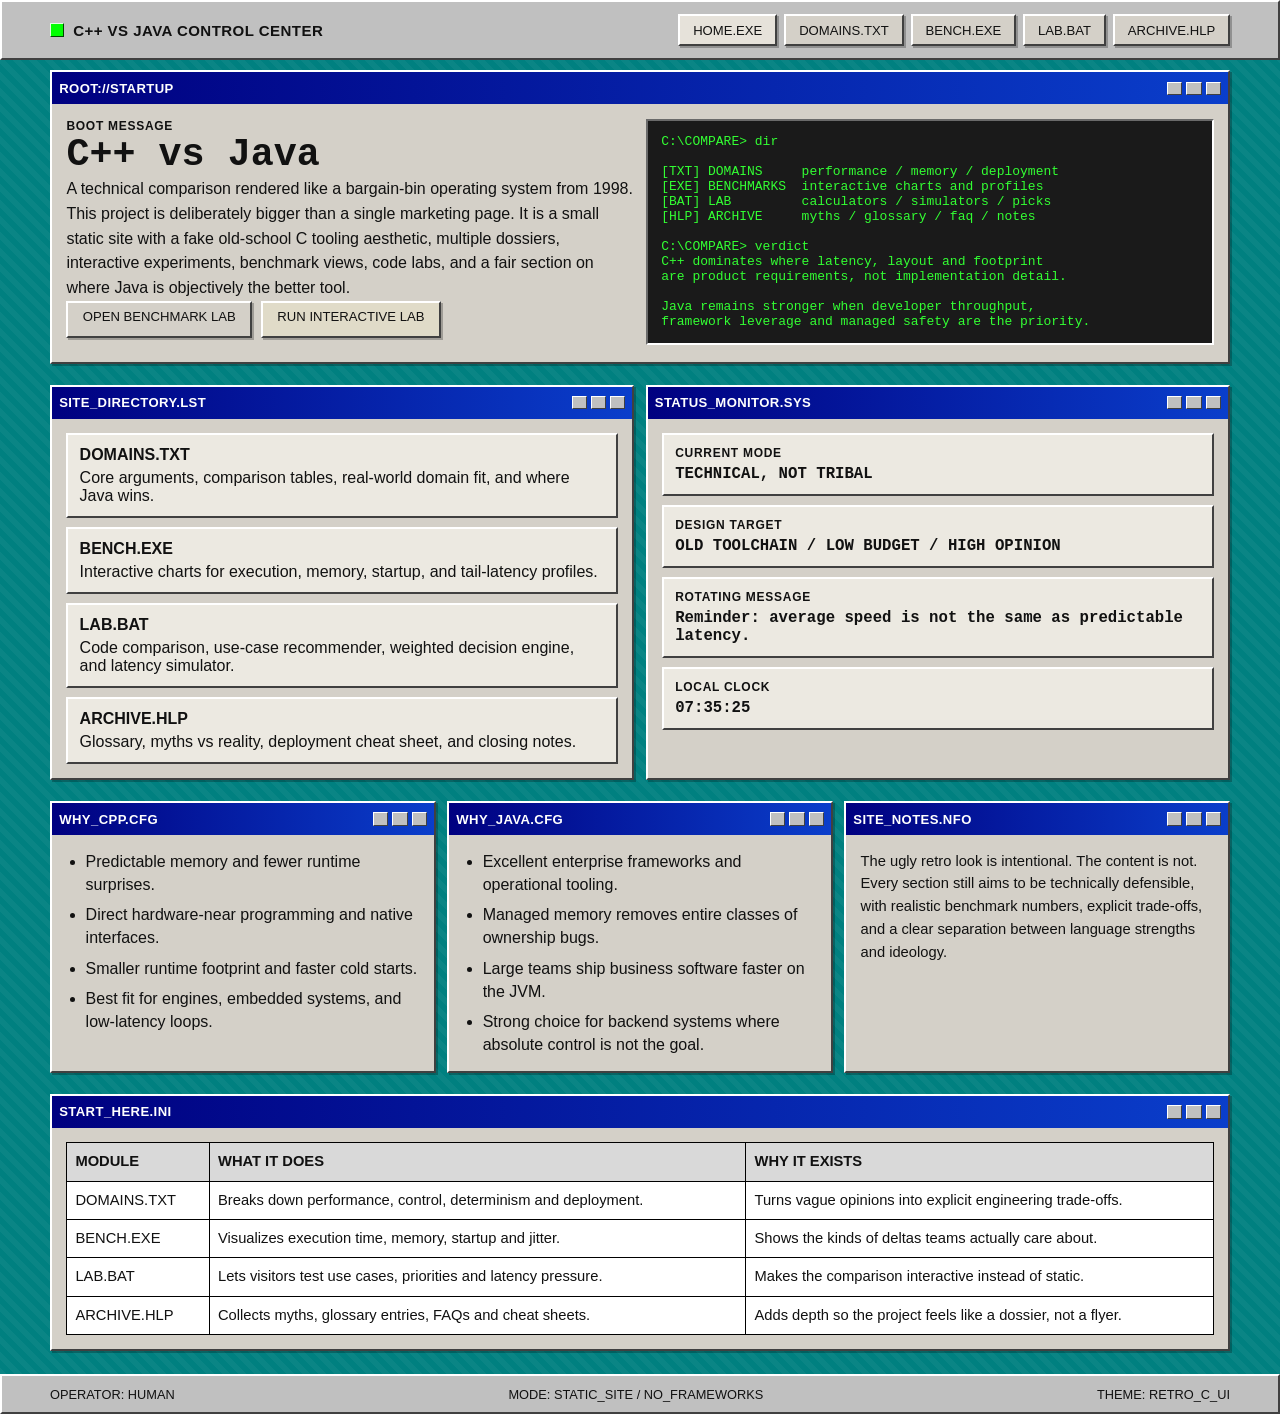
==== commit d3d8a209: "abc" ====
--- a/index.html
+++ b/index.html
@@ -3,504 +3,244 @@
 <head>
     <meta charset="UTF-8">
     <meta name="viewport" content="width=device-width, initial-scale=1.0">
-    <meta name="description" content="A technically grounded comparison of C++ and Java across performance, memory control, determinism, deployment, and real-world engineering trade-offs.">
-    <meta name="theme-color" content="#07111c">
-    <title>C++ vs Java: A Technical Comparison</title>
-    <link rel="stylesheet" href="styles.css">
-    <script src="script.js" defer></script>
+    <meta name="description" content="Retro-styled multi-page technical dossier comparing C++ and Java across domains, benchmarks, tooling, and trade-offs.">
+    <meta name="theme-color" content="#c0c0c0">
+    <title>C++ vs Java Control Center</title>
+    <link rel="stylesheet" href="assets/css/reset.css">
+    <link rel="stylesheet" href="assets/css/theme.css">
+    <link rel="stylesheet" href="assets/css/layout.css">
+    <link rel="stylesheet" href="assets/css/components.css">
+    <link rel="stylesheet" href="assets/css/pages.css">
+    <script type="module" src="assets/js/pages/home-page.js"></script>
 </head>
-<body>
-    <div class="page-shell">
-        <header class="site-header">
-            <nav class="nav container" aria-label="Main navigation">
-                <a class="brand" href="#top" aria-label="Go to top">
-                    <span class="brand-mark">&lt;/&gt;</span>
-                    <span class="brand-text">C++ vs Java</span>
+<body data-page="home">
+    <div class="site-shell">
+        <header class="topbar">
+            <div class="container topbar-inner">
+                <a class="brand" href="index.html">
+                    <span class="brand-led"></span>
+                    <span class="brand-text">C++ VS JAVA CONTROL CENTER</span>
                 </a>
-                <button class="nav-toggle" type="button" aria-expanded="false" aria-controls="nav-links" aria-label="Toggle navigation">
-                    <span></span>
-                    <span></span>
-                    <span></span>
-                </button>
-                <div class="nav-links" id="nav-links">
-                    <a href="#performance">Performance</a>
-                    <a href="#control">Low-Level Control</a>
-                    <a href="#determinism">Determinism</a>
-                    <a href="#deployment">Deployment</a>
-                    <a href="#benchmarks">Benchmarks</a>
-                    <a href="#selector">Selector</a>
-                </div>
-            </nav>
+                <button class="menu-toggle" type="button" aria-expanded="false" aria-controls="site-nav" aria-label="Toggle site navigation">MENU</button>
+                <nav class="site-nav" id="site-nav" aria-label="Primary">
+                    <a data-nav href="index.html">HOME.EXE</a>
+                    <a data-nav href="pages/domains.html">DOMAINS.TXT</a>
+                    <a data-nav href="pages/benchmarks.html">BENCH.EXE</a>
+                    <a data-nav href="pages/lab.html">LAB.BAT</a>
+                    <a data-nav href="pages/archive.html">ARCHIVE.HLP</a>
+                </nav>
+            </div>
         </header>
 
-        <main id="top">
-            <section class="hero section">
-                <div class="container hero-grid">
-                    <div class="hero-copy reveal">
-                        <p class="eyebrow">Engineering trade-offs, not language tribalism</p>
-                        <h1>C++ vs Java: A Technical Comparison</h1>
-                        <p class="hero-lead">
-                            This site focuses on the domains where C++ tends to outperform Java for structural reasons:
-                            tighter memory control, lower runtime overhead, better determinism, and native deployment.
-                            It also stays honest about the cases where Java remains the stronger engineering choice.
-                        </p>
-                        <div class="hero-actions">
-                            <a class="button button-primary" href="#benchmarks">Explore Benchmarks</a>
-                            <a class="button button-secondary" href="#java-better">See Where Java Wins</a>
-                        </div>
-                        <p class="hero-note">
-                            Benchmark figures on this page are mock but realistic illustrations for equivalent implementations on modern x86-64 hardware.
-                        </p>
-                    </div>
-
-                    <aside class="hero-panel reveal" aria-label="Technical summary">
-                        <div class="terminal-card">
-                            <div class="terminal-bar">
-                                <span></span>
-                                <span></span>
-                                <span></span>
-                            </div>
-                            <div class="terminal-body">
-                                <p><span class="prompt">$</span> target domains</p>
-                                <p>games, embedded, trading, engines, tools</p>
-                                <p><span class="prompt">$</span> optimize_for</p>
-                                <p>tail latency, startup, footprint, hardware access</p>
-                                <p><span class="prompt">$</span> result</p>
-                                <p class="terminal-highlight">C++ usually wins when the machine model matters.</p>
-                            </div>
-                        </div>
-                        <div class="summary-grid">
-                            <article class="summary-card">
-                                <span class="summary-value">Lower p99</span>
-                                <span class="summary-label">No GC pause budget in the hot path</span>
-                            </article>
-                            <article class="summary-card">
-                                <span class="summary-value">Native boot</span>
-                                <span class="summary-label">Fast startup without a JVM process</span>
-                            </article>
-                            <article class="summary-card">
-                                <span class="summary-value">Exact layout</span>
-                                <span class="summary-label">Control over memory and binary interfaces</span>
-                            </article>
-                            <article class="summary-card">
-                                <span class="summary-value">Fair trade-offs</span>
-                                <span class="summary-label">Java still leads in productivity-heavy systems</span>
-                            </article>
-                        </div>
-                    </aside>
-                </div>
-            </section>
-
-            <section class="section">
-                <div class="container">
-                    <div class="overview-grid">
-                        <article class="overview-card reveal">
-                            <p class="card-kicker">Why teams pick C++</p>
-                            <h2>When control is part of the product</h2>
-                            <p>
-                                C++ matters when performance is not just a nice-to-have, but the defining constraint:
-                                frame pacing, strict latency budgets, fixed memory ceilings, and direct interaction with hardware or operating system primitives.
+        <main class="page-main">
+            <section class="container page-section">
+                <div class="window hero-window">
+                    <div class="window-bar">
+                        <span class="window-title">ROOT://STARTUP</span>
+                        <div class="window-actions">
+                            <span></span>
+                            <span></span>
+                            <span></span>
+                        </div>
+                    </div>
+                    <div class="window-body hero-grid">
+                        <div>
+                            <p class="eyebrow">BOOT MESSAGE</p>
+                            <h1 class="page-title">C++ vs Java</h1>
+                            <p class="subtitle">A technical comparison rendered like a bargain-bin operating system from 1998.</p>
+                            <p class="lead-copy">
+                                This project is deliberately bigger than a single marketing page. It is a small static site with a fake old-school C tooling aesthetic,
+                                multiple dossiers, interactive experiments, benchmark views, code labs, and a fair section on where Java is objectively the better tool.
                             </p>
-                        </article>
-                        <article class="overview-card reveal">
-                            <p class="card-kicker">Why teams still pick Java</p>
-                            <h2>When throughput of people matters more</h2>
-                            <p>
-                                Java shines when maintainability, large-team productivity, and mature enterprise tooling dominate the decision.
-                                That makes it excellent for business systems, services, and backend platforms.
+                            <div class="button-row">
+                                <a class="retro-button" href="pages/benchmarks.html">OPEN BENCHMARK LAB</a>
+                                <a class="retro-button alt" href="pages/lab.html">RUN INTERACTIVE LAB</a>
+                            </div>
+                        </div>
+                        <div class="terminal-panel">
+                            <pre class="ascii-block">C:\COMPARE&gt; dir
+
+[TXT] DOMAINS     performance / memory / deployment
+[EXE] BENCHMARKS  interactive charts and profiles
+[BAT] LAB         calculators / simulators / picks
+[HLP] ARCHIVE     myths / glossary / faq / notes
+
+C:\COMPARE&gt; verdict
+C++ dominates where latency, layout and footprint
+are product requirements, not implementation detail.
+
+Java remains stronger when developer throughput,
+framework leverage and managed safety are the priority.</pre>
+                        </div>
+                    </div>
+                </div>
+            </section>
+
+            <section class="container page-section">
+                <div class="grid-two">
+                    <article class="window">
+                        <div class="window-bar">
+                            <span class="window-title">SITE_DIRECTORY.LST</span>
+                            <div class="window-actions">
+                                <span></span>
+                                <span></span>
+                                <span></span>
+                            </div>
+                        </div>
+                        <div class="window-body">
+                            <div class="directory-list">
+                                <a class="directory-item" href="pages/domains.html">
+                                    <strong>DOMAINS.TXT</strong>
+                                    <span>Core arguments, comparison tables, real-world domain fit, and where Java wins.</span>
+                                </a>
+                                <a class="directory-item" href="pages/benchmarks.html">
+                                    <strong>BENCH.EXE</strong>
+                                    <span>Interactive charts for execution, memory, startup, and tail-latency profiles.</span>
+                                </a>
+                                <a class="directory-item" href="pages/lab.html">
+                                    <strong>LAB.BAT</strong>
+                                    <span>Code comparison, use-case recommender, weighted decision engine, and latency simulator.</span>
+                                </a>
+                                <a class="directory-item" href="pages/archive.html">
+                                    <strong>ARCHIVE.HLP</strong>
+                                    <span>Glossary, myths vs reality, deployment cheat sheet, and closing notes.</span>
+                                </a>
+                            </div>
+                        </div>
+                    </article>
+
+                    <article class="window">
+                        <div class="window-bar">
+                            <span class="window-title">STATUS_MONITOR.SYS</span>
+                            <div class="window-actions">
+                                <span></span>
+                                <span></span>
+                                <span></span>
+                            </div>
+                        </div>
+                        <div class="window-body">
+                            <div class="status-stack">
+                                <div class="status-card">
+                                    <span class="status-label">CURRENT MODE</span>
+                                    <strong>TECHNICAL, NOT TRIBAL</strong>
+                                </div>
+                                <div class="status-card">
+                                    <span class="status-label">DESIGN TARGET</span>
+                                    <strong>OLD TOOLCHAIN / LOW BUDGET / HIGH OPINION</strong>
+                                </div>
+                                <div class="status-card">
+                                    <span class="status-label">ROTATING MESSAGE</span>
+                                    <strong class="js-rotating-status">Loading operator note...</strong>
+                                </div>
+                                <div class="status-card">
+                                    <span class="status-label">LOCAL CLOCK</span>
+                                    <strong class="js-clock">--:--:--</strong>
+                                </div>
+                            </div>
+                        </div>
+                    </article>
+                </div>
+            </section>
+
+            <section class="container page-section">
+                <div class="grid-three">
+                    <article class="window">
+                        <div class="window-bar">
+                            <span class="window-title">WHY_CPP.CFG</span>
+                            <div class="window-actions">
+                                <span></span>
+                                <span></span>
+                                <span></span>
+                            </div>
+                        </div>
+                        <div class="window-body">
+                            <ul class="bullet-panel">
+                                <li>Predictable memory and fewer runtime surprises.</li>
+                                <li>Direct hardware-near programming and native interfaces.</li>
+                                <li>Smaller runtime footprint and faster cold starts.</li>
+                                <li>Best fit for engines, embedded systems, and low-latency loops.</li>
+                            </ul>
+                        </div>
+                    </article>
+
+                    <article class="window">
+                        <div class="window-bar">
+                            <span class="window-title">WHY_JAVA.CFG</span>
+                            <div class="window-actions">
+                                <span></span>
+                                <span></span>
+                                <span></span>
+                            </div>
+                        </div>
+                        <div class="window-body">
+                            <ul class="bullet-panel">
+                                <li>Excellent enterprise frameworks and operational tooling.</li>
+                                <li>Managed memory removes entire classes of ownership bugs.</li>
+                                <li>Large teams ship business software faster on the JVM.</li>
+                                <li>Strong choice for backend systems where absolute control is not the goal.</li>
+                            </ul>
+                        </div>
+                    </article>
+
+                    <article class="window">
+                        <div class="window-bar">
+                            <span class="window-title">SITE_NOTES.NFO</span>
+                            <div class="window-actions">
+                                <span></span>
+                                <span></span>
+                                <span></span>
+                            </div>
+                        </div>
+                        <div class="window-body">
+                            <p class="small-copy">
+                                The ugly retro look is intentional. The content is not. Every section still aims to be technically defensible,
+                                with realistic benchmark numbers, explicit trade-offs, and a clear separation between language strengths and ideology.
                             </p>
-                        </article>
-                    </div>
-                </div>
-            </section>
-
-            <section class="section topic-section" id="performance">
-                <div class="container">
-                    <div class="section-heading reveal">
-                        <p class="eyebrow">Core Argument 01</p>
-                        <h2>Performance &amp; Memory Control</h2>
-                        <p>
-                            C++ lets engineers decide where data lives, when it is destroyed, and how much allocation happens in the hot path.
-                            Java can deliver strong throughput, but object allocation patterns and garbage collection introduce costs that are harder to make invisible in latency-sensitive workloads.
-                        </p>
-                    </div>
-                    <div class="topic-grid">
-                        <article class="card prose-card reveal">
-                            <h3>Why the gap appears</h3>
-                            <p>
-                                In C++, stack allocation, RAII, custom allocators, and cache-aware data structures give the developer direct leverage over the memory behavior of the program.
-                                Java usually allocates objects on the heap and relies on a garbage collector to reclaim them later.
-                            </p>
-                            <p>
-                                Modern JVMs are highly optimized, but the runtime still has to track object lifetimes, manage heap generations, and occasionally pause or coordinate threads to clean up memory.
-                            </p>
-                        </article>
-                        <article class="card table-card reveal">
-                            <div class="table-wrap">
-                                <table>
-                                    <caption>Performance and memory trade-offs</caption>
-                                    <thead>
-                                        <tr>
-                                            <th scope="col">Dimension</th>
-                                            <th scope="col">C++</th>
-                                            <th scope="col">Java</th>
-                                        </tr>
-                                    </thead>
-                                    <tbody>
-                                        <tr>
-                                            <th scope="row">Allocation model</th>
-                                            <td>Stack and heap, explicit ownership, custom allocators</td>
-                                            <td>Mostly heap objects managed by GC</td>
-                                        </tr>
-                                        <tr>
-                                            <th scope="row">10M record transform</th>
-                                            <td>~480 ms, ~220 MB RSS</td>
-                                            <td>~690 ms, ~360 MB heap</td>
-                                        </tr>
-                                        <tr>
-                                            <th scope="row">Tail latency under allocation pressure</th>
-                                            <td>Usually bounded by programmer choices</td>
-                                            <td>Can spike during collection or compaction</td>
-                                        </tr>
-                                        <tr>
-                                            <th scope="row">Cache locality</th>
-                                            <td>Structs and contiguous layouts are routine</td>
-                                            <td>Often more indirection between objects</td>
-                                        </tr>
-                                    </tbody>
-                                </table>
-                            </div>
-                        </article>
-                        <article class="card snippet-card reveal">
-                            <div class="card-header">
-                                <h3>Hot-path allocation example</h3>
-                                <span class="pill">C++ can pre-allocate exactly</span>
-                            </div>
-                            <pre class="code-block"><code><span class="token-keyword">std::vector</span><span class="token-operator">&lt;</span><span class="token-type">Order</span><span class="token-operator">&gt;</span> book;
-book.<span class="token-function">reserve</span>(<span class="token-number">50'000</span>);
-
-<span class="token-keyword">for</span> (<span class="token-keyword">const</span> <span class="token-keyword">auto</span><span class="token-operator">&amp;</span> update : feed) {
-    book.<span class="token-function">emplace_back</span>(update);
-}</code></pre>
-                            <p>
-                                Reserving capacity up front is a simple example of why C++ often gives tighter control over allocation churn and memory locality.
-                            </p>
-                        </article>
-                        <article class="card relevance-card reveal">
-                            <h3>Real-world relevance</h3>
-                            <ul class="bullet-list">
-                                <li>Trading engines often care about p99.9 latency, not just average throughput.</li>
-                                <li>Physics, rendering, and simulation loops benefit from predictable allocation behavior.</li>
-                                <li>Large in-memory data pipelines often gain from dense layouts and fewer object wrappers.</li>
-                            </ul>
-                        </article>
-                    </div>
-                </div>
-            </section>
-            <section class="section topic-section" id="control">
-                <div class="container">
-                    <div class="section-heading reveal">
-                        <p class="eyebrow">Core Argument 02</p>
-                        <h2>Low-Level Control</h2>
-                        <p>
-                            C++ exposes pointers, manual layout decisions, intrinsics, and direct native APIs. That makes it suitable for systems code, protocol implementations, drivers, and engine internals where exact bytes and instruction paths matter.
-                        </p>
-                    </div>
-                    <div class="topic-grid">
-                        <article class="card prose-card reveal">
-                            <h3>Closer to the machine model</h3>
-                            <p>
-                                C++ allows developers to shape memory layout, align data for cache lines, use atomics precisely, and integrate directly with platform SDKs.
-                                Java can reach native code through JNI, but the native boundary itself becomes part of the design and operational complexity.
-                            </p>
-                        </article>
-                        <article class="card table-card reveal">
-                            <div class="table-wrap">
-                                <table>
-                                    <caption>Control over layout and hardware interaction</caption>
-                                    <thead>
-                                        <tr>
-                                            <th scope="col">Dimension</th>
-                                            <th scope="col">C++</th>
-                                            <th scope="col">Java</th>
-                                        </tr>
-                                    </thead>
-                                    <tbody>
-                                        <tr>
-                                            <th scope="row">Pointers and references</th>
-                                            <td>Native language feature</td>
-                                            <td>Abstracted away from user code</td>
-                                        </tr>
-                                        <tr>
-                                            <th scope="row">Memory layout</th>
-                                            <td>Can be tuned and inspected directly</td>
-                                            <td>Layout is VM-defined and opaque</td>
-                                        </tr>
-                                        <tr>
-                                            <th scope="row">Hardware-adjacent APIs</th>
-                                            <td>Direct access to OS and device interfaces</td>
-                                            <td>Usually requires JNI or external libraries</td>
-                                        </tr>
-                                        <tr>
-                                            <th scope="row">Interop overhead</th>
-                                            <td>No language boundary when already native</td>
-                                            <td>JNI adds marshaling and operational complexity</td>
-                                        </tr>
-                                    </tbody>
-                                </table>
-                            </div>
-                        </article>
-                        <article class="card snippet-card reveal">
-                            <div class="card-header">
-                                <h3>Binary layout matters</h3>
-                                <span class="pill">Useful for packets, files, and engines</span>
-                            </div>
-                            <pre class="code-block"><code><span class="token-keyword">struct</span> <span class="token-type">PacketHeader</span> {
-    <span class="token-type">std::uint16_t</span> type;
-    <span class="token-type">std::uint32_t</span> payloadBytes;
-    <span class="token-type">std::uint16_t</span> flags;
-};
-
-<span class="token-keyword">static_assert</span>(<span class="token-function">sizeof</span>(PacketHeader) <span class="token-operator">==</span> <span class="token-number">8</span>);</code></pre>
-                            <p>
-                                In Java, objects do not provide this kind of layout guarantee without moving through buffers and VM-specific abstractions.
-                            </p>
-                        </article>
-                        <article class="card relevance-card reveal">
-                            <h3>Real-world relevance</h3>
-                            <ul class="bullet-list">
-                                <li>Game engines use C++ for memory arenas, SIMD kernels, and platform integration.</li>
-                                <li>Embedded systems need predictable memory maps and direct hardware access.</li>
-                                <li>Protocol parsers and media pipelines often depend on tight binary layouts.</li>
-                            </ul>
-                        </article>
-                    </div>
-                </div>
-            </section>
-
-            <section class="section topic-section" id="determinism">
-                <div class="container">
-                    <div class="section-heading reveal">
-                        <p class="eyebrow">Core Argument 03</p>
-                        <h2>Determinism</h2>
-                        <p>
-                            Determinism is about how stable the program behaves under pressure, not just whether it is fast on average.
-                            C++ tends to make timing behavior easier to reason about because it avoids runtime services such as garbage collection in the default execution model.
-                        </p>
-                    </div>
-                    <div class="topic-grid">
-                        <article class="card prose-card reveal">
-                            <h3>Latency budgets dislike surprises</h3>
-                            <p>
-                                Java's low-pause collectors have improved dramatically, but they still introduce another subsystem whose behavior must be tuned and monitored.
-                                In real-time rendering, embedded control loops, and market data systems, even a rare pause can be unacceptable.
-                            </p>
-                        </article>
-                        <article class="card table-card reveal">
-                            <div class="table-wrap">
-                                <table>
-                                    <caption>Determinism and timing behavior</caption>
-                                    <thead>
-                                        <tr>
-                                            <th scope="col">Dimension</th>
-                                            <th scope="col">C++</th>
-                                            <th scope="col">Java</th>
-                                        </tr>
-                                    </thead>
-                                    <tbody>
-                                        <tr>
-                                            <th scope="row">Runtime pauses</th>
-                                            <td>No GC pauses by default</td>
-                                            <td>GC and safepoints can affect latency</td>
-                                        </tr>
-                                        <tr>
-                                            <th scope="row">Warm-up behavior</th>
-                                            <td>Native code starts at full speed immediately</td>
-                                            <td>JIT may need warm-up for peak optimization</td>
-                                        </tr>
-                                        <tr>
-                                            <th scope="row">Frame-time consistency</th>
-                                            <td>More directly controlled</td>
-                                            <td>Requires careful tuning and object discipline</td>
-                                        </tr>
-                                        <tr>
-                                            <th scope="row">Hard real-time suitability</th>
-                                            <td>Possible with disciplined design</td>
-                                            <td>Generally not the default choice</td>
-                                        </tr>
-                                    </tbody>
-                                </table>
-                            </div>
-                        </article>
-                        <article class="card snippet-card reveal">
-                            <div class="card-header">
-                                <h3>Fixed-step loops reward predictability</h3>
-                                <span class="pill">Games and control systems</span>
-                            </div>
-                            <pre class="code-block"><code><span class="token-keyword">while</span> (running) {
-    <span class="token-keyword">auto</span> frameStart <span class="token-operator">=</span> clock.<span class="token-function">now</span>();
-    <span class="token-function">poll_input</span>();
-    <span class="token-function">simulate</span>();
-    <span class="token-function">render</span>();
-    <span class="token-function">sleep_until_next_tick</span>(frameStart);
-}</code></pre>
-                            <p>
-                                The fewer background runtime events in the loop, the easier it is to keep frame pacing or control-loop timing within bounds.
-                            </p>
-                        </article>
-                        <article class="card relevance-card reveal">
-                            <h3>Real-world relevance</h3>
-                            <ul class="bullet-list">
-                                <li>Fast-twitch multiplayer games depend on stable frame and simulation timing.</li>
-                                <li>Industrial and embedded controllers often have strict timing constraints.</li>
-                                <li>Low-latency trading systems optimize for jitter as much as raw speed.</li>
-                            </ul>
-                        </article>
-                    </div>
-                </div>
-            </section>
-            <section class="section topic-section" id="deployment">
-                <div class="container">
-                    <div class="section-heading reveal">
-                        <p class="eyebrow">Core Argument 04</p>
-                        <h2>Binary &amp; Deployment</h2>
-                        <p>
-                            C++ typically ships as a native executable or shared library. Java usually ships bytecode that depends on a JVM runtime at execution time.
-                            That difference affects startup, footprint, packaging, and operational simplicity.
-                        </p>
-                    </div>
-                    <div class="topic-grid">
-                        <article class="card prose-card reveal">
-                            <h3>Deployment characteristics matter</h3>
-                            <p>
-                                A native binary can be small, direct, and fast to start. Java gains portability through the JVM, but that portability comes with a runtime dependency and often a larger memory baseline.
-                                For short-lived tools, CLI utilities, and serverless-style workloads, startup costs become visible very quickly.
-                            </p>
-                        </article>
-                        <article class="card table-card reveal">
-                            <div class="table-wrap">
-                                <table>
-                                    <caption>Packaging and runtime footprint</caption>
-                                    <thead>
-                                        <tr>
-                                            <th scope="col">Dimension</th>
-                                            <th scope="col">C++</th>
-                                            <th scope="col">Java</th>
-                                        </tr>
-                                    </thead>
-                                    <tbody>
-                                        <tr>
-                                            <th scope="row">Deliverable</th>
-                                            <td>Native binary or shared object</td>
-                                            <td>JAR/WAR plus JVM runtime</td>
-                                        </tr>
-                                        <tr>
-                                            <th scope="row">Cold start</th>
-                                            <td>Often 5-50 ms for small tools</td>
-                                            <td>Often 100-900 ms depending on app size</td>
-                                        </tr>
-                                        <tr>
-                                            <th scope="row">Baseline memory</th>
-                                            <td>Can stay very lean</td>
-                                            <td>Higher due to VM and heap reservation</td>
-                                        </tr>
-                                        <tr>
-                                            <th scope="row">Cross-platform story</th>
-                                            <td>Per-target build artifacts</td>
-                                            <td>Strong bytecode portability on the JVM</td>
-                                        </tr>
-                                    </tbody>
-                                </table>
-                            </div>
-                        </article>
-                        <article class="card snippet-card reveal">
-                            <div class="card-header">
-                                <h3>Operational feel</h3>
-                                <span class="pill">Native tool vs managed runtime</span>
-                            </div>
-                            <pre class="code-block"><code><span class="token-comment">// Native deployment</span>
-./log-inspector --input prod.log
-
-<span class="token-comment">// Managed deployment</span>
-java -jar log-inspector.jar --input prod.log</code></pre>
-                            <p>
-                                The trade-off is straightforward: Java buys runtime portability and ecosystem support; C++ buys direct native execution with less runtime baggage.
-                            </p>
-                        </article>
-                        <article class="card relevance-card reveal">
-                            <h3>Real-world relevance</h3>
-                            <ul class="bullet-list">
-                                <li>CLI tools feel better when startup is near-instant.</li>
-                                <li>Edge devices and appliances benefit from a smaller runtime footprint.</li>
-                                <li>Short-lived jobs and plugins often pay a visible JVM startup tax.</li>
-                            </ul>
-                        </article>
-                    </div>
-                </div>
-            </section>
-
-            <section class="section topic-section" id="use-cases">
-                <div class="container">
-                    <div class="section-heading reveal">
-                        <p class="eyebrow">Core Argument 05</p>
-                        <h2>Use Cases Where C++ Dominates</h2>
-                        <p>
-                            These are not arbitrary preferences. They are domains where the cost model of the language directly affects product quality, operational behavior, or hardware feasibility.
-                        </p>
-                    </div>
-                    <div class="use-case-grid">
-                        <article class="card domain-card reveal">
-                            <h3>Game engines</h3>
-                            <p>Frame pacing, memory arenas, GPU APIs, and custom allocators all favor C++.</p>
-                            <span class="tag">Why Java is rarer: GC jitter and weaker native engine integration</span>
-                        </article>
-                        <article class="card domain-card reveal">
-                            <h3>Embedded systems</h3>
-                            <p>Limited RAM, direct hardware access, and tight binaries make native code the practical default.</p>
-                            <span class="tag">Why Java is rarer: runtime overhead and constrained-device fit</span>
-                        </article>
-                        <article class="card domain-card reveal">
-                            <h3>High-frequency trading</h3>
-                            <p>Teams optimize for jitter, cache locality, and predictable latency, not only average speed.</p>
-                            <span class="tag">Why Java is rarer: GC and runtime tuning are operational risks</span>
-                        </article>
-                        <article class="card domain-card reveal">
-                            <h3>OS-level development</h3>
-                            <p>Kernel-adjacent, driver, and runtime infrastructure layers need direct system interfaces.</p>
-                            <span class="tag">Why Java is rarer: it depends on a runtime built on top of the OS</span>
-                        </article>
-                    </div>
-                    <div class="card table-card reveal">
-                        <div class="table-wrap">
-                            <table>
-                                <caption>Domain fit by technical constraint</caption>
+                        </div>
+                    </article>
+                </div>
+            </section>
+
+            <section class="container page-section">
+                <div class="window">
+                    <div class="window-bar">
+                        <span class="window-title">START_HERE.INI</span>
+                        <div class="window-actions">
+                            <span></span>
+                            <span></span>
+                            <span></span>
+                        </div>
+                    </div>
+                    <div class="window-body">
+                        <div class="table-shell">
+                            <table class="retro-table">
                                 <thead>
                                     <tr>
-                                        <th scope="col">Domain</th>
-                                        <th scope="col">Why C++ fits</th>
-                                        <th scope="col">Java trade-off</th>
+                                        <th>MODULE</th>
+                                        <th>WHAT IT DOES</th>
+                                        <th>WHY IT EXISTS</th>
                                     </tr>
                                 </thead>
                                 <tbody>
                                     <tr>
-                                        <th scope="row">Rendering / engines</th>
-                                        <td>Native graphics APIs, SIMD, custom memory systems</td>
-                                        <td>Managed runtime gets in the way of engine internals</td>
-                                    </tr>
-                                    <tr>
-                                        <th scope="row">Firmware / embedded</th>
-                                        <td>Precise control over memory, startup, and binary size</td>
-                                        <td>JVM runtime is often impractical on constrained devices</td>
-                                    </tr>
-                                    <tr>
-                                        <th scope="row">Ultra-low latency services</th>
-                                        <td>Lower jitter and tighter control of allocations</td>
-                                        <td>Excellent JVM tuning exists, but at higher complexity</td>
-                                    </tr>
-                                    <tr>
-                                        <th scope="row">System software</th>
-                                        <td>Direct OS integration and native ABI interoperability</td>
-                                        <td>Depends on native components beneath the VM</td>
+                                        <td>DOMAINS.TXT</td>
+                                        <td>Breaks down performance, control, determinism and deployment.</td>
+                                        <td>Turns vague opinions into explicit engineering trade-offs.</td>
+                                    </tr>
+                                    <tr>
+                                        <td>BENCH.EXE</td>
+                                        <td>Visualizes execution time, memory, startup and jitter.</td>
+                                        <td>Shows the kinds of deltas teams actually care about.</td>
+                                    </tr>
+                                    <tr>
+                                        <td>LAB.BAT</td>
+                                        <td>Lets visitors test use cases, priorities and latency pressure.</td>
+                                        <td>Makes the comparison interactive instead of static.</td>
+                                    </tr>
+                                    <tr>
+                                        <td>ARCHIVE.HLP</td>
+                                        <td>Collects myths, glossary entries, FAQs and cheat sheets.</td>
+                                        <td>Adds depth so the project feels like a dossier, not a flyer.</td>
                                     </tr>
                                 </tbody>
                             </table>
@@ -508,266 +248,13 @@
                     </div>
                 </div>
             </section>
-
-            <section class="section counterbalance-section" id="java-better">
-                <div class="container">
-                    <div class="section-heading reveal">
-                        <p class="eyebrow">Counterbalance</p>
-                        <h2>Where Java Is Better</h2>
-                        <p>
-                            A fair comparison has to acknowledge that Java is often the stronger choice when the main problem is delivering business software quickly, safely, and consistently across large teams.
-                        </p>
-                    </div>
-                    <div class="counter-grid">
-                        <article class="card counter-card reveal">
-                            <h3>Developer productivity</h3>
-                            <p>
-                                Java reduces classes of memory-management mistakes and gives teams a predictable programming model.
-                                That often means faster onboarding, easier maintenance, and fewer low-level failure modes.
-                            </p>
-                        </article>
-                        <article class="card counter-card reveal">
-                            <h3>Ecosystem and tooling</h3>
-                            <p>
-                                The JVM ecosystem remains outstanding for enterprise backends, dependency management, profiling, frameworks, and observability.
-                                Spring-based systems exist for a reason: they are productive and battle-tested.
-                            </p>
-                        </article>
-                        <article class="card counter-card reveal">
-                            <h3>Safety and memory management</h3>
-                            <p>
-                                Garbage collection and managed runtimes lower the chance of use-after-free bugs, double frees, and many ownership mistakes.
-                                That safety margin matters in business software where latency is not the primary constraint.
-                            </p>
-                        </article>
-                    </div>
-                    <div class="card table-card reveal">
-                        <div class="table-wrap">
-                            <table>
-                                <caption>Situations where Java is often the better engineering choice</caption>
-                                <thead>
-                                    <tr>
-                                        <th scope="col">Situation</th>
-                                        <th scope="col">Why Java often wins</th>
-                                        <th scope="col">Why C++ may be overkill</th>
-                                    </tr>
-                                </thead>
-                                <tbody>
-                                    <tr>
-                                        <th scope="row">Enterprise web backends</th>
-                                        <td>Mature frameworks, tooling, and staffing pool</td>
-                                        <td>Lower-level control does not always justify extra complexity</td>
-                                    </tr>
-                                    <tr>
-                                        <th scope="row">Large CRUD-heavy systems</th>
-                                        <td>Maintainability and productivity outweigh raw speed</td>
-                                        <td>Memory ownership detail slows teams down</td>
-                                    </tr>
-                                    <tr>
-                                        <th scope="row">Long-lived business platforms</th>
-                                        <td>Managed runtime safety and ecosystem stability</td>
-                                        <td>Native optimization is often not the bottleneck</td>
-                                    </tr>
-                                </tbody>
-                            </table>
-                        </div>
-                    </div>
-                </div>
-            </section>
-            <section class="section benchmark-section" id="benchmarks">
-                <div class="container">
-                    <div class="section-heading reveal">
-                        <p class="eyebrow">Interactive Data</p>
-                        <h2>Benchmark Visualization</h2>
-                        <p>
-                            These charts show illustrative, realistic benchmark deltas for comparable workloads.
-                            They are intended to communicate typical engineering patterns, not to claim one fixed multiplier across every application.
-                        </p>
-                    </div>
-                    <div class="benchmark-layout">
-                        <article class="card benchmark-controls reveal">
-                            <div class="metric-switch" role="tablist" aria-label="Benchmark metric">
-                                <button class="metric-button is-active" type="button" data-metric="execution" aria-pressed="true">Execution time</button>
-                                <button class="metric-button" type="button" data-metric="memory" aria-pressed="false">Memory usage</button>
-                                <button class="metric-button" type="button" data-metric="startup" aria-pressed="false">Startup time</button>
-                            </div>
-                            <div class="benchmark-meta">
-                                <p class="benchmark-label">Current metric</p>
-                                <h3 id="benchmark-title">Execution time</h3>
-                                <p id="benchmark-description">
-                                    Lower is better. Equivalent implementations favor C++ when allocation pressure and native optimization matter.
-                                </p>
-                            </div>
-                        </article>
-                        <article class="card benchmark-chart reveal">
-                            <div class="chart-head">
-                                <span class="chart-note">Lower is better</span>
-                                <span class="chart-note">Illustrative data</span>
-                            </div>
-                            <div id="benchmark-chart" class="chart-rows" aria-live="polite"></div>
-                        </article>
-                    </div>
-                </div>
-            </section>
-
-            <section class="section code-section" id="code">
-                <div class="container">
-                    <div class="section-heading reveal">
-                        <p class="eyebrow">Code Comparison</p>
-                        <h2>The Same Task in Both Languages</h2>
-                        <p>
-                            The example below counts lines that contain the word <strong>ERROR</strong>. The Java version is perfectly reasonable, but the C++ version exposes more direct control over file access, buffers, and the exact runtime environment.
-                        </p>
-                    </div>
-                    <div class="code-grid">
-                        <article class="card code-card reveal">
-                            <div class="card-header">
-                                <h3>C++</h3>
-                                <span class="pill">Native executable</span>
-                            </div>
-                            <pre class="code-block"><code><span class="token-preprocessor">#include</span> <span class="token-string">&lt;fstream&gt;</span>
-<span class="token-preprocessor">#include</span> <span class="token-string">&lt;iostream&gt;</span>
-<span class="token-preprocessor">#include</span> <span class="token-string">&lt;string&gt;</span>
-
-<span class="token-type">int</span> <span class="token-function">main</span>() {
-    <span class="token-type">std::ifstream</span> input(<span class="token-string">"app.log"</span>);
-    <span class="token-type">std::string</span> line;
-    <span class="token-type">std::size_t</span> errors <span class="token-operator">=</span> <span class="token-number">0</span>;
-
-    <span class="token-keyword">while</span> (<span class="token-function">std::getline</span>(input, line)) {
-        <span class="token-keyword">if</span> (line.<span class="token-function">find</span>(<span class="token-string">"ERROR"</span>) <span class="token-operator">!=</span> std::string::npos) {
-            <span class="token-operator">++</span>errors;
-        }
-    }
-
-    std::cout <span class="token-operator">&lt;&lt;</span> errors <span class="token-operator">&lt;&lt;</span> <span class="token-string">'\n'</span>;
-}</code></pre>
-                        </article>
-                        <article class="card code-card reveal">
-                            <div class="card-header">
-                                <h3>Java</h3>
-                                <span class="pill">Runs on the JVM</span>
-                            </div>
-                            <pre class="code-block"><code><span class="token-keyword">import</span> java.io.BufferedReader;
-<span class="token-keyword">import</span> java.io.IOException;
-<span class="token-keyword">import</span> java.nio.file.Files;
-<span class="token-keyword">import</span> java.nio.file.Path;
-
-<span class="token-keyword">public</span> <span class="token-keyword">class</span> <span class="token-type">LogCount</span> {
-    <span class="token-keyword">public</span> <span class="token-keyword">static</span> <span class="token-type">void</span> <span class="token-function">main</span>(String[] args) <span class="token-keyword">throws</span> IOException {
-        <span class="token-type">long</span> errors <span class="token-operator">=</span> <span class="token-number">0</span>;
-
-        <span class="token-keyword">try</span> (BufferedReader input <span class="token-operator">=</span> Files.<span class="token-function">newBufferedReader</span>(Path.<span class="token-function">of</span>(<span class="token-string">"app.log"</span>))) {
-            String line;
-            <span class="token-keyword">while</span> ((line <span class="token-operator">=</span> input.<span class="token-function">readLine</span>()) <span class="token-operator">!=</span> <span class="token-keyword">null</span>) {
-                <span class="token-keyword">if</span> (line.<span class="token-function">contains</span>(<span class="token-string">"ERROR"</span>)) {
-                    errors<span class="token-operator">++</span>;
-                }
-            }
-        }
-    }
-}</code></pre>
-                        </article>
-                    </div>
-                    <div class="card table-card reveal">
-                        <div class="table-wrap">
-                            <table>
-                                <caption>What changes between the two versions</caption>
-                                <thead>
-                                    <tr>
-                                        <th scope="col">Factor</th>
-                                        <th scope="col">C++</th>
-                                        <th scope="col">Java</th>
-                                    </tr>
-                                </thead>
-                                <tbody>
-                                    <tr>
-                                        <th scope="row">Verbosity</th>
-                                        <td>Concise, but closer to streams and native details</td>
-                                        <td>Also concise, with managed I/O abstractions</td>
-                                    </tr>
-                                    <tr>
-                                        <th scope="row">Control</th>
-                                        <td>Easy to move toward custom buffers or memory-mapped I/O</td>
-                                        <td>Possible, but more runtime abstraction is involved</td>
-                                    </tr>
-                                    <tr>
-                                        <th scope="row">Performance implications</th>
-                                        <td>Can scale into a fully native high-throughput pipeline</td>
-                                        <td>Often fast enough, but with JVM startup and GC considerations</td>
-                                    </tr>
-                                </tbody>
-                            </table>
-                        </div>
-                    </div>
-                </div>
-            </section>
-
-            <section class="section selector-section" id="selector">
-                <div class="container">
-                    <div class="section-heading reveal">
-                        <p class="eyebrow">Interactive Tool</p>
-                        <h2>Use-Case Recommendation</h2>
-                        <p>
-                            Select a workload and the page will recommend the language that usually fits best, with explicit reasoning and trade-offs.
-                        </p>
-                    </div>
-                    <div class="selector-layout">
-                        <article class="card selector-card reveal">
-                            <label class="field-label" for="use-case-select">Choose a use case</label>
-                            <select id="use-case-select" class="field-input">
-                                <option value="game-engine">Game engine</option>
-                                <option value="embedded">Embedded system</option>
-                                <option value="hft">High-frequency trading</option>
-                                <option value="web-backend">Web backend</option>
-                                <option value="desktop-tool">Desktop / CLI tool</option>
-                            </select>
-                            <button class="button button-primary selector-button" type="button" id="run-selector">Get Recommendation</button>
-                        </article>
-                        <article class="card recommendation-card reveal" id="recommendation-output" aria-live="polite">
-                            <p class="recommendation-label">Recommendation</p>
-                            <div class="recommendation-head">
-                                <span class="recommendation-badge recommendation-badge-cpp">C++</span>
-                                <h3>Choose C++ for a game engine</h3>
-                            </div>
-                            <p class="recommendation-copy">
-                                Native graphics APIs, tight memory control, and frame-time determinism make C++ the default fit for engine internals.
-                            </p>
-                            <ul class="bullet-list">
-                                <li>Direct access to rendering, platform, and input APIs.</li>
-                                <li>Custom allocators and contiguous data structures suit ECS and asset pipelines.</li>
-                                <li>GC pauses are far less acceptable in real-time rendering loops.</li>
-                            </ul>
-                            <p class="recommendation-tradeoff">
-                                Trade-off: you gain control, but you also take on more responsibility for correctness, tooling, and memory safety.
-                            </p>
-                        </article>
-                    </div>
-                </div>
-            </section>
-
-            <section class="section conclusion-section" id="conclusion">
-                <div class="container">
-                    <div class="conclusion-card card reveal">
-                        <p class="eyebrow">Conclusion</p>
-                        <h2>Choose the Cost Model That Matches the Job</h2>
-                        <p>
-                            C++ is stronger in performance-critical, low-level domains because it exposes the machine model rather than abstracting it away.
-                            That matters when memory layout, latency determinism, startup time, and native deployment are first-order requirements.
-                        </p>
-                        <p>
-                            Java is stronger when business productivity, safety, and ecosystem leverage matter more than squeezing out every microsecond.
-                            The right engineering answer depends on the workload, the team, and the operational constraints, not on ideology.
-                        </p>
-                    </div>
-                </div>
-            </section>
         </main>
 
-        <footer class="site-footer">
-            <div class="container footer-content">
-                <p>Built with plain HTML, CSS, and vanilla JavaScript for GitHub Pages.</p>
-                <p>Technical comparison with balanced trade-offs and illustrative benchmark data.</p>
+        <footer class="statusbar">
+            <div class="container statusbar-inner">
+                <span>OPERATOR: HUMAN</span>
+                <span>MODE: STATIC_SITE / NO_FRAMEWORKS</span>
+                <span>THEME: RETRO_C_UI</span>
             </div>
         </footer>
     </div>
--- a/assets/css/theme.css
+++ b/assets/css/theme.css
@@ -0,0 +1,24 @@
+:root {
+    --bg: #008080;
+    --bg-dark: #1a1a1a;
+    --desktop: #c0c0c0;
+    --panel: #d4d0c8;
+    --panel-dark: #808080;
+    --panel-darker: #404040;
+    --panel-light: #ffffff;
+    --text: #111111;
+    --text-soft: #2d2d2d;
+    --title-blue: #000080;
+    --title-blue-light: #0a3ecb;
+    --title-active: linear-gradient(90deg, #000080 0%, #0a3ecb 100%);
+    --title-inactive: linear-gradient(90deg, #808080 0%, #5e5e5e 100%);
+    --success: #1a5f1a;
+    --danger: #7d0a0a;
+    --warning: #7b5200;
+    --mono: "Courier New", Courier, monospace;
+    --ui: "Tahoma", "MS Sans Serif", "Segoe UI", sans-serif;
+    --shadow: 2px 2px 0 rgba(0, 0, 0, 0.25);
+    --radius: 0;
+    --container: min(1180px, calc(100vw - 1.2rem));
+    --topbar: 56px;
+}
--- a/assets/css/layout.css
+++ b/assets/css/layout.css
@@ -0,0 +1,212 @@
+body {
+    min-width: 320px;
+    font-family: var(--ui);
+    color: var(--text);
+    background:
+        linear-gradient(45deg, rgba(255, 255, 255, 0.04) 25%, transparent 25%, transparent 50%, rgba(255, 255, 255, 0.04) 50%, rgba(255, 255, 255, 0.04) 75%, transparent 75%, transparent),
+        var(--bg);
+    background-size: 16px 16px;
+}
+
+a {
+    color: inherit;
+    text-decoration: none;
+}
+
+.site-shell {
+    min-height: 100vh;
+    display: flex;
+    flex-direction: column;
+}
+
+.page-main {
+    flex: 1;
+}
+
+.container {
+    width: var(--container);
+    margin: 0 auto;
+}
+
+.page-section {
+    padding: 0.65rem 0;
+}
+
+.topbar {
+    position: sticky;
+    top: 0;
+    z-index: 20;
+    background: var(--desktop);
+    border-top: 2px solid var(--panel-light);
+    border-left: 2px solid var(--panel-light);
+    border-right: 2px solid var(--panel-darker);
+    border-bottom: 2px solid var(--panel-darker);
+}
+
+.topbar-inner {
+    min-height: var(--topbar);
+    display: flex;
+    align-items: center;
+    justify-content: space-between;
+    gap: 0.75rem;
+}
+
+.brand {
+    display: inline-flex;
+    align-items: center;
+    gap: 0.6rem;
+    font-weight: 700;
+    letter-spacing: 0.03em;
+    font-size: 0.94rem;
+}
+
+.brand-led {
+    width: 0.85rem;
+    height: 0.85rem;
+    background: #00ff00;
+    border-top: 1px solid #e0ffe0;
+    border-left: 1px solid #e0ffe0;
+    border-right: 1px solid #004400;
+    border-bottom: 1px solid #004400;
+    animation: blink-led 1.5s step-end infinite;
+}
+
+.site-nav {
+    display: flex;
+    align-items: center;
+    gap: 0.45rem;
+    flex-wrap: wrap;
+}
+
+.site-nav a,
+.menu-toggle {
+    display: inline-flex;
+    align-items: center;
+    justify-content: center;
+    min-height: 2rem;
+    padding: 0.2rem 0.8rem;
+    background: var(--panel);
+    border-top: 2px solid var(--panel-light);
+    border-left: 2px solid var(--panel-light);
+    border-right: 2px solid var(--panel-darker);
+    border-bottom: 2px solid var(--panel-darker);
+    box-shadow: var(--shadow);
+    font-size: 0.82rem;
+    text-transform: uppercase;
+}
+
+.site-nav a:hover,
+.site-nav a.is-active,
+.menu-toggle:hover {
+    background: #e6e2da;
+}
+
+.menu-toggle {
+    display: none;
+    cursor: pointer;
+}
+
+.statusbar {
+    margin-top: 0.8rem;
+    background: var(--desktop);
+    border-top: 2px solid var(--panel-light);
+    border-left: 2px solid var(--panel-light);
+    border-right: 2px solid var(--panel-darker);
+    border-bottom: 2px solid var(--panel-darker);
+}
+
+.statusbar-inner {
+    min-height: 2.2rem;
+    display: flex;
+    align-items: center;
+    justify-content: space-between;
+    gap: 0.7rem;
+    flex-wrap: wrap;
+    padding: 0.3rem 0;
+    font-size: 0.8rem;
+}
+
+.status-link {
+    text-decoration: underline;
+}
+
+.grid-two,
+.grid-three,
+.hero-grid,
+.content-grid {
+    display: grid;
+    gap: 0.7rem;
+}
+
+.grid-two,
+.hero-grid,
+.content-grid {
+    grid-template-columns: repeat(2, minmax(0, 1fr));
+}
+
+.grid-three {
+    grid-template-columns: repeat(3, minmax(0, 1fr));
+}
+
+.narrow-stack {
+    display: grid;
+    gap: 0.75rem;
+}
+
+.button-row {
+    display: flex;
+    flex-wrap: wrap;
+    gap: 0.55rem;
+}
+
+.button-row.compact {
+    gap: 0.35rem;
+}
+
+@keyframes blink-led {
+    50% {
+        opacity: 0.45;
+    }
+}
+
+@media (max-width: 920px) {
+    .grid-two,
+    .grid-three,
+    .hero-grid,
+    .content-grid {
+        grid-template-columns: 1fr;
+    }
+}
+
+@media (max-width: 760px) {
+    .menu-toggle {
+        display: inline-flex;
+    }
+
+    .site-nav {
+        position: absolute;
+        top: calc(100% + 0.25rem);
+        left: 0.6rem;
+        right: 0.6rem;
+        display: none;
+        padding: 0.55rem;
+        background: var(--desktop);
+        border-top: 2px solid var(--panel-light);
+        border-left: 2px solid var(--panel-light);
+        border-right: 2px solid var(--panel-darker);
+        border-bottom: 2px solid var(--panel-darker);
+    }
+
+    .site-nav.is-open {
+        display: grid;
+    }
+
+    .site-nav a {
+        width: 100%;
+        justify-content: flex-start;
+    }
+
+    .statusbar-inner {
+        justify-content: flex-start;
+    }
+}
--- a/assets/css/components.css
+++ b/assets/css/components.css
@@ -0,0 +1,345 @@
+.window,
+.retro-button,
+.retro-select,
+input[type="range"] {
+    border-radius: var(--radius);
+}
+
+.window {
+    background: var(--panel);
+    border-top: 2px solid var(--panel-light);
+    border-left: 2px solid var(--panel-light);
+    border-right: 2px solid var(--panel-darker);
+    border-bottom: 2px solid var(--panel-darker);
+    box-shadow: var(--shadow);
+}
+
+.window-bar {
+    display: flex;
+    align-items: center;
+    justify-content: space-between;
+    gap: 0.6rem;
+    min-height: 2rem;
+    padding: 0.25rem 0.45rem;
+    color: #ffffff;
+    background: var(--title-active);
+}
+
+.window-title {
+    font-size: 0.82rem;
+    font-weight: 700;
+    letter-spacing: 0.03em;
+    text-transform: uppercase;
+}
+
+.window-actions {
+    display: flex;
+    gap: 0.25rem;
+}
+
+.window-actions span {
+    width: 0.95rem;
+    height: 0.85rem;
+    background: var(--desktop);
+    border-top: 1px solid var(--panel-light);
+    border-left: 1px solid var(--panel-light);
+    border-right: 1px solid var(--panel-darker);
+    border-bottom: 1px solid var(--panel-darker);
+}
+
+.window-body {
+    padding: 0.9rem;
+}
+
+.page-title,
+h2 {
+    font-family: var(--mono);
+    font-size: clamp(1.5rem, 4vw, 2.4rem);
+    line-height: 1.15;
+}
+
+h2 {
+    font-size: clamp(1.05rem, 2.4vw, 1.45rem);
+    margin-bottom: 0.5rem;
+}
+
+.eyebrow,
+.status-label {
+    font-size: 0.75rem;
+    font-weight: 700;
+    text-transform: uppercase;
+    letter-spacing: 0.06em;
+}
+
+.subtitle,
+.lead-copy,
+.small-copy,
+.note-copy,
+.content-copy p,
+.info-box p,
+.myth-card p {
+    line-height: 1.55;
+}
+
+.lead-copy {
+    max-width: 72ch;
+}
+
+.small-copy,
+.note-copy {
+    font-size: 0.92rem;
+}
+
+.terminal-panel,
+.code-box,
+.sim-output,
+#recommendation-output,
+#weighted-output {
+    font-family: var(--mono);
+    background: var(--bg-dark);
+    color: #33ff33;
+    border-top: 2px solid #6a6a6a;
+    border-left: 2px solid #6a6a6a;
+    border-right: 2px solid #ffffff;
+    border-bottom: 2px solid #ffffff;
+    padding: 0.85rem;
+    overflow-x: auto;
+}
+
+.ascii-block,
+.code-box {
+    white-space: pre-wrap;
+    word-break: break-word;
+}
+
+.retro-button {
+    min-height: 2.3rem;
+    padding: 0.35rem 0.9rem;
+    cursor: pointer;
+    background: var(--panel);
+    color: var(--text);
+    border-top: 2px solid var(--panel-light);
+    border-left: 2px solid var(--panel-light);
+    border-right: 2px solid var(--panel-darker);
+    border-bottom: 2px solid var(--panel-darker);
+    text-transform: uppercase;
+    font-size: 0.82rem;
+    box-shadow: var(--shadow);
+}
+
+.retro-button:hover,
+.retro-button.is-active {
+    background: #ece9e1;
+}
+
+.retro-button:active {
+    border-top: 2px solid var(--panel-darker);
+    border-left: 2px solid var(--panel-darker);
+    border-right: 2px solid var(--panel-light);
+    border-bottom: 2px solid var(--panel-light);
+}
+
+.retro-button.alt {
+    background: #e0dbc8;
+}
+
+.retro-button.wide {
+    width: 100%;
+    margin-top: 0.65rem;
+}
+
+.directory-list,
+.status-stack,
+.slider-stack,
+.faq-stack {
+    display: grid;
+    gap: 0.55rem;
+}
+
+.directory-item,
+.status-card,
+.info-box,
+.checklist-box,
+.myth-card {
+    display: grid;
+    gap: 0.3rem;
+    padding: 0.7rem;
+    background: #ece9e1;
+    border-top: 2px solid var(--panel-light);
+    border-left: 2px solid var(--panel-light);
+    border-right: 2px solid var(--panel-darker);
+    border-bottom: 2px solid var(--panel-darker);
+}
+
+.directory-item:hover {
+    background: #fff4b3;
+}
+
+.table-shell {
+    overflow-x: auto;
+}
+
+.retro-table {
+    width: 100%;
+    min-width: 520px;
+    background: #ffffff;
+}
+
+.retro-table th,
+.retro-table td {
+    padding: 0.5rem;
+    border: 1px solid #000000;
+    text-align: left;
+    vertical-align: top;
+    font-size: 0.92rem;
+    line-height: 1.45;
+}
+
+.retro-table th {
+    background: #d9d9d9;
+    font-weight: 700;
+}
+
+.bullet-panel {
+    display: grid;
+    gap: 0.45rem;
+}
+
+.bullet-panel li {
+    line-height: 1.45;
+}
+
+.anchor-list {
+    display: flex;
+    flex-wrap: wrap;
+    gap: 0.45rem;
+}
+
+.anchor-list a {
+    padding: 0.3rem 0.5rem;
+    text-decoration: underline;
+    background: #ece9e1;
+    border: 1px solid #000;
+}
+
+.field-label,
+.range-row {
+    display: grid;
+    gap: 0.4rem;
+    font-weight: 700;
+}
+
+.retro-select {
+    width: 100%;
+    min-height: 2.35rem;
+    padding: 0.3rem 0.5rem;
+    background: #ffffff;
+    border: 2px inset #c0c0c0;
+}
+
+input[type="range"] {
+    width: 100%;
+    accent-color: var(--title-blue-light);
+}
+
+.chart-grid {
+    display: grid;
+    gap: 0.6rem;
+}
+
+.chart-card {
+    display: grid;
+    gap: 0.45rem;
+    padding: 0.75rem;
+    background: #ece9e1;
+    border-top: 2px solid var(--panel-light);
+    border-left: 2px solid var(--panel-light);
+    border-right: 2px solid var(--panel-darker);
+    border-bottom: 2px solid var(--panel-darker);
+}
+
+.bar-group {
+    display: grid;
+    gap: 0.35rem;
+}
+
+.bar-label-row {
+    display: flex;
+    justify-content: space-between;
+    gap: 0.6rem;
+    font-size: 0.88rem;
+}
+
+.bar-track {
+    height: 1rem;
+    background: #ffffff;
+    border: 1px solid #000000;
+}
+
+.bar-fill {
+    height: 100%;
+    width: 0;
+    transition: width 400ms ease;
+}
+
+.bar-fill.cpp {
+    background: #000080;
+}
+
+.bar-fill.java {
+    background: #800000;
+}
+
+.latency-strip {
+    display: grid;
+    gap: 0.5rem;
+}
+
+.latency-row {
+    display: grid;
+    gap: 0.35rem;
+}
+
+.latency-meter {
+    height: 1.1rem;
+    background: #ffffff;
+    border: 1px solid #000000;
+}
+
+.latency-fill {
+    height: 100%;
+    width: 0;
+    transition: width 400ms ease;
+}
+
+.latency-fill.cpp {
+    background: #1a5f1a;
+}
+
+.latency-fill.java {
+    background: #7d0a0a;
+}
+
+.metric-summary {
+    display: grid;
+    gap: 0.35rem;
+    margin-top: 0.75rem;
+}
+
+.faq-item {
+    padding: 0.55rem 0.65rem;
+    background: #ece9e1;
+    border-top: 2px solid var(--panel-light);
+    border-left: 2px solid var(--panel-light);
+    border-right: 2px solid var(--panel-darker);
+    border-bottom: 2px solid var(--panel-darker);
+}
+
+.faq-item summary {
+    cursor: pointer;
+    font-weight: 700;
+}
+
+.faq-item p {
+    margin-top: 0.55rem;
+}
--- a/assets/css/pages.css
+++ b/assets/css/pages.css
@@ -0,0 +1,101 @@
+.hero-window .window-body {
+    padding-bottom: 1.05rem;
+}
+
+.hero-grid {
+    align-items: start;
+}
+
+.terminal-panel {
+    min-height: 100%;
+}
+
+.status-card strong,
+.metric-summary strong {
+    font-family: var(--mono);
+    font-size: 0.98rem;
+}
+
+.content-copy {
+    display: grid;
+    gap: 0.7rem;
+}
+
+.checklist-box h2,
+.info-box h2,
+.myth-card h2 {
+    margin-bottom: 0.25rem;
+}
+
+.sim-output,
+#recommendation-output,
+#weighted-output {
+    min-height: 14rem;
+}
+
+.result-title {
+    margin-bottom: 0.55rem;
+    color: #33ff33;
+    font-size: 1.05rem;
+    text-transform: uppercase;
+}
+
+.result-block {
+    display: grid;
+    gap: 0.45rem;
+}
+
+.result-list {
+    padding-left: 1rem;
+    display: grid;
+    gap: 0.25rem;
+}
+
+.sim-grid {
+    display: grid;
+    gap: 0.55rem;
+}
+
+.sim-row {
+    padding: 0.5rem;
+    background: #101010;
+    border: 1px solid #4a4a4a;
+}
+
+.sim-row strong {
+    color: #ffffff;
+}
+
+.sim-bar {
+    height: 0.85rem;
+    margin-top: 0.35rem;
+    background: #2d2d2d;
+}
+
+.sim-bar-fill {
+    height: 100%;
+    width: 0;
+    transition: width 400ms ease;
+}
+
+.sim-bar-fill.cpp {
+    background: #00aa00;
+}
+
+.sim-bar-fill.java {
+    background: #aa0000;
+}
+
+@media (max-width: 640px) {
+    .retro-table {
+        min-width: 460px;
+    }
+
+    .button-row {
+        flex-direction: column;
+    }
+
+    .button-row .retro-button {
+        width: 100%;
+    }
+}
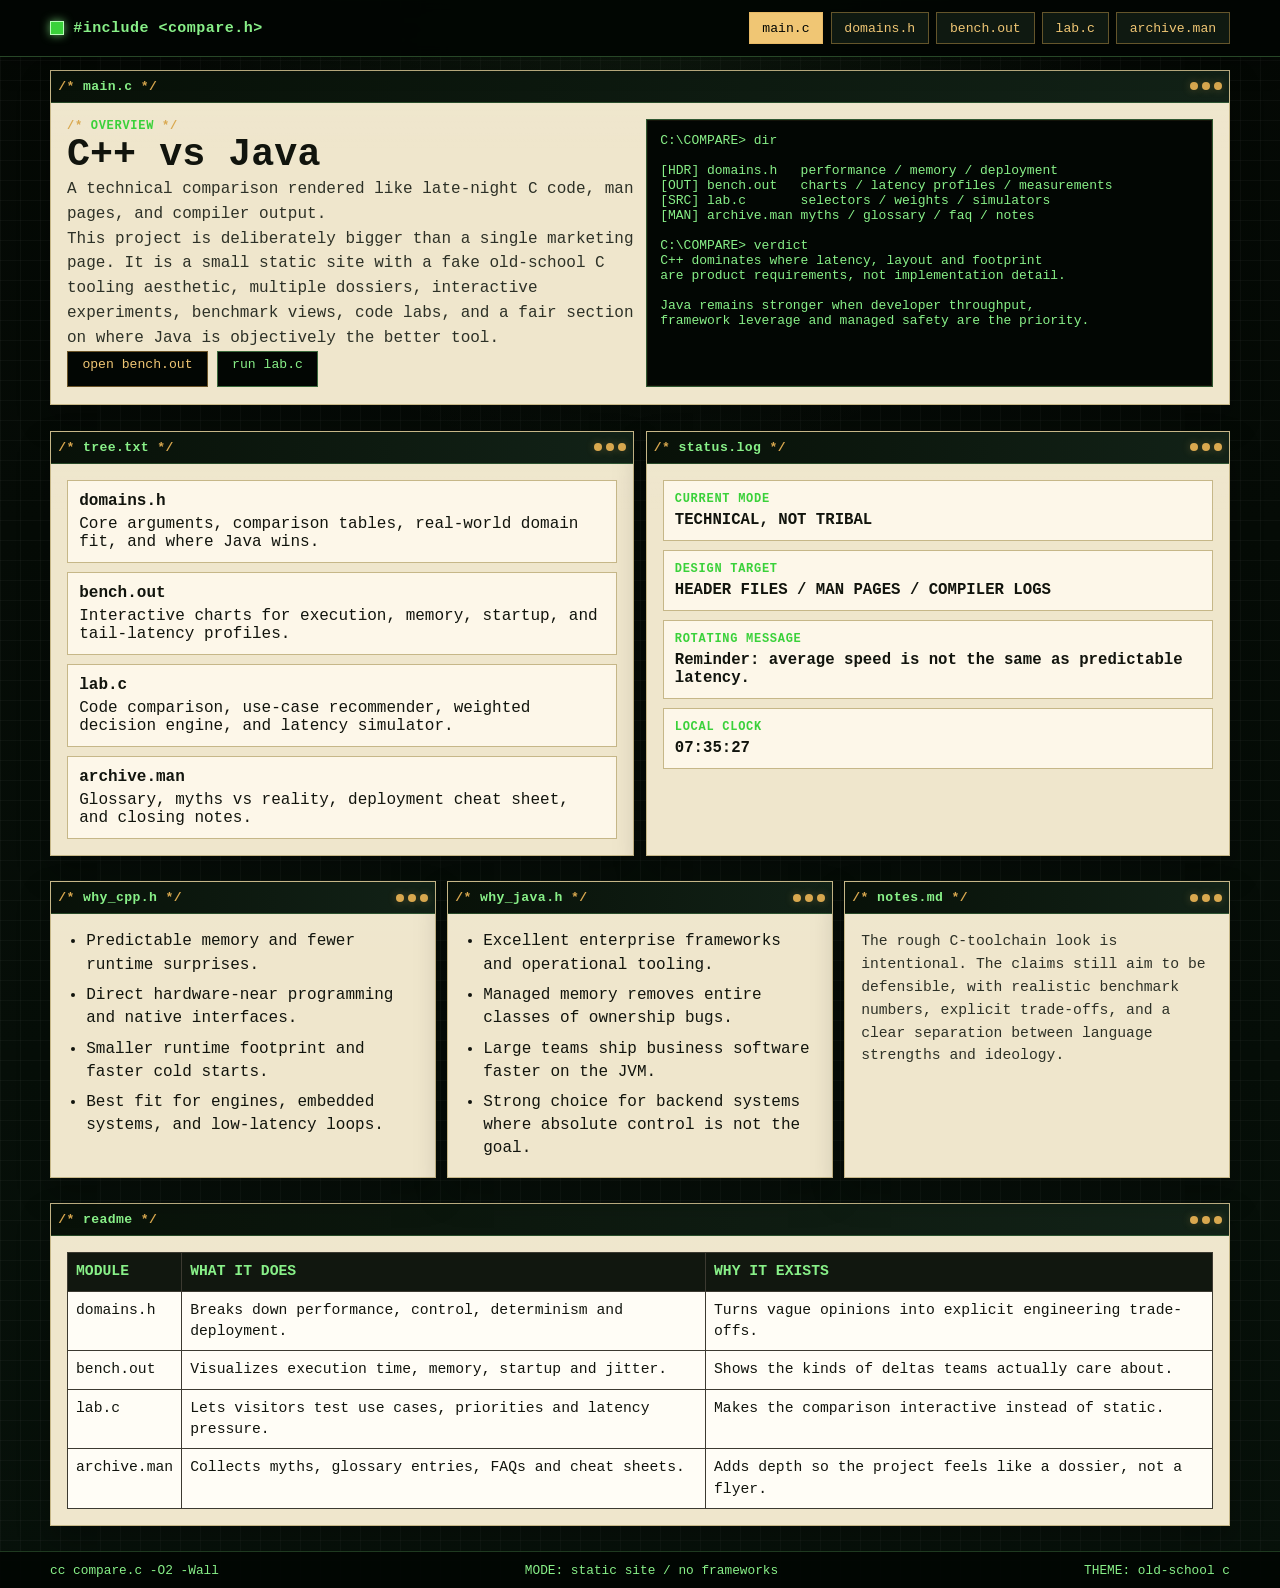
==== commit 184f91ea: "abc" ====
--- a/index.html
+++ b/index.html
@@ -3,9 +3,9 @@
 <head>
     <meta charset="UTF-8">
     <meta name="viewport" content="width=device-width, initial-scale=1.0">
-    <meta name="description" content="Retro-styled multi-page technical dossier comparing C++ and Java across domains, benchmarks, tooling, and trade-offs.">
-    <meta name="theme-color" content="#c0c0c0">
-    <title>C++ vs Java Control Center</title>
+    <meta name="description" content="Old-school C-styled multi-page technical dossier comparing C++ and Java across domains, benchmarks, tooling, and trade-offs.">
+    <meta name="theme-color" content="#07110a">
+    <title>C++ vs Java // main.c</title>
     <link rel="stylesheet" href="assets/css/reset.css">
     <link rel="stylesheet" href="assets/css/theme.css">
     <link rel="stylesheet" href="assets/css/layout.css">
@@ -19,15 +19,15 @@
             <div class="container topbar-inner">
                 <a class="brand" href="index.html">
                     <span class="brand-led"></span>
-                    <span class="brand-text">C++ VS JAVA CONTROL CENTER</span>
+                    <span class="brand-text">#include &lt;compare.h&gt;</span>
                 </a>
-                <button class="menu-toggle" type="button" aria-expanded="false" aria-controls="site-nav" aria-label="Toggle site navigation">MENU</button>
+                <button class="menu-toggle" type="button" aria-expanded="false" aria-controls="site-nav" aria-label="Toggle site navigation">nav[]</button>
                 <nav class="site-nav" id="site-nav" aria-label="Primary">
-                    <a data-nav href="index.html">HOME.EXE</a>
-                    <a data-nav href="pages/domains.html">DOMAINS.TXT</a>
-                    <a data-nav href="pages/benchmarks.html">BENCH.EXE</a>
-                    <a data-nav href="pages/lab.html">LAB.BAT</a>
-                    <a data-nav href="pages/archive.html">ARCHIVE.HLP</a>
+                    <a data-nav href="index.html">main.c</a>
+                    <a data-nav href="pages/domains.html">domains.h</a>
+                    <a data-nav href="pages/benchmarks.html">bench.out</a>
+                    <a data-nav href="pages/lab.html">lab.c</a>
+                    <a data-nav href="pages/archive.html">archive.man</a>
                 </nav>
             </div>
         </header>
@@ -36,7 +36,7 @@
             <section class="container page-section">
                 <div class="window hero-window">
                     <div class="window-bar">
-                        <span class="window-title">ROOT://STARTUP</span>
+                        <span class="window-title">main.c</span>
                         <div class="window-actions">
                             <span></span>
                             <span></span>
@@ -45,25 +45,25 @@
                     </div>
                     <div class="window-body hero-grid">
                         <div>
-                            <p class="eyebrow">BOOT MESSAGE</p>
+                            <p class="eyebrow">overview</p>
                             <h1 class="page-title">C++ vs Java</h1>
-                            <p class="subtitle">A technical comparison rendered like a bargain-bin operating system from 1998.</p>
+                            <p class="subtitle">A technical comparison rendered like late-night C code, man pages, and compiler output.</p>
                             <p class="lead-copy">
                                 This project is deliberately bigger than a single marketing page. It is a small static site with a fake old-school C tooling aesthetic,
                                 multiple dossiers, interactive experiments, benchmark views, code labs, and a fair section on where Java is objectively the better tool.
                             </p>
                             <div class="button-row">
-                                <a class="retro-button" href="pages/benchmarks.html">OPEN BENCHMARK LAB</a>
-                                <a class="retro-button alt" href="pages/lab.html">RUN INTERACTIVE LAB</a>
+                                <a class="retro-button" href="pages/benchmarks.html">open bench.out</a>
+                                <a class="retro-button alt" href="pages/lab.html">run lab.c</a>
                             </div>
                         </div>
                         <div class="terminal-panel">
                             <pre class="ascii-block">C:\COMPARE&gt; dir
 
-[TXT] DOMAINS     performance / memory / deployment
-[EXE] BENCHMARKS  interactive charts and profiles
-[BAT] LAB         calculators / simulators / picks
-[HLP] ARCHIVE     myths / glossary / faq / notes
+[HDR] domains.h   performance / memory / deployment
+[OUT] bench.out   charts / latency profiles / measurements
+[SRC] lab.c       selectors / weights / simulators
+[MAN] archive.man myths / glossary / faq / notes
 
 C:\COMPARE&gt; verdict
 C++ dominates where latency, layout and footprint
@@ -80,7 +80,7 @@
                 <div class="grid-two">
                     <article class="window">
                         <div class="window-bar">
-                            <span class="window-title">SITE_DIRECTORY.LST</span>
+                            <span class="window-title">tree.txt</span>
                             <div class="window-actions">
                                 <span></span>
                                 <span></span>
@@ -90,19 +90,19 @@
                         <div class="window-body">
                             <div class="directory-list">
                                 <a class="directory-item" href="pages/domains.html">
-                                    <strong>DOMAINS.TXT</strong>
+                                    <strong>domains.h</strong>
                                     <span>Core arguments, comparison tables, real-world domain fit, and where Java wins.</span>
                                 </a>
                                 <a class="directory-item" href="pages/benchmarks.html">
-                                    <strong>BENCH.EXE</strong>
+                                    <strong>bench.out</strong>
                                     <span>Interactive charts for execution, memory, startup, and tail-latency profiles.</span>
                                 </a>
                                 <a class="directory-item" href="pages/lab.html">
-                                    <strong>LAB.BAT</strong>
+                                    <strong>lab.c</strong>
                                     <span>Code comparison, use-case recommender, weighted decision engine, and latency simulator.</span>
                                 </a>
                                 <a class="directory-item" href="pages/archive.html">
-                                    <strong>ARCHIVE.HLP</strong>
+                                    <strong>archive.man</strong>
                                     <span>Glossary, myths vs reality, deployment cheat sheet, and closing notes.</span>
                                 </a>
                             </div>
@@ -111,7 +111,7 @@
 
                     <article class="window">
                         <div class="window-bar">
-                            <span class="window-title">STATUS_MONITOR.SYS</span>
+                            <span class="window-title">status.log</span>
                             <div class="window-actions">
                                 <span></span>
                                 <span></span>
@@ -126,7 +126,7 @@
                                 </div>
                                 <div class="status-card">
                                     <span class="status-label">DESIGN TARGET</span>
-                                    <strong>OLD TOOLCHAIN / LOW BUDGET / HIGH OPINION</strong>
+                                    <strong>HEADER FILES / MAN PAGES / COMPILER LOGS</strong>
                                 </div>
                                 <div class="status-card">
                                     <span class="status-label">ROTATING MESSAGE</span>
@@ -146,7 +146,7 @@
                 <div class="grid-three">
                     <article class="window">
                         <div class="window-bar">
-                            <span class="window-title">WHY_CPP.CFG</span>
+                            <span class="window-title">why_cpp.h</span>
                             <div class="window-actions">
                                 <span></span>
                                 <span></span>
@@ -165,7 +165,7 @@
 
                     <article class="window">
                         <div class="window-bar">
-                            <span class="window-title">WHY_JAVA.CFG</span>
+                            <span class="window-title">why_java.h</span>
                             <div class="window-actions">
                                 <span></span>
                                 <span></span>
@@ -184,7 +184,7 @@
 
                     <article class="window">
                         <div class="window-bar">
-                            <span class="window-title">SITE_NOTES.NFO</span>
+                            <span class="window-title">notes.md</span>
                             <div class="window-actions">
                                 <span></span>
                                 <span></span>
@@ -193,7 +193,7 @@
                         </div>
                         <div class="window-body">
                             <p class="small-copy">
-                                The ugly retro look is intentional. The content is not. Every section still aims to be technically defensible,
+                                The rough C-toolchain look is intentional. The claims still aim to be defensible,
                                 with realistic benchmark numbers, explicit trade-offs, and a clear separation between language strengths and ideology.
                             </p>
                         </div>
@@ -204,7 +204,7 @@
             <section class="container page-section">
                 <div class="window">
                     <div class="window-bar">
-                        <span class="window-title">START_HERE.INI</span>
+                            <span class="window-title">readme</span>
                         <div class="window-actions">
                             <span></span>
                             <span></span>
@@ -223,22 +223,22 @@
                                 </thead>
                                 <tbody>
                                     <tr>
-                                        <td>DOMAINS.TXT</td>
+                                        <td>domains.h</td>
                                         <td>Breaks down performance, control, determinism and deployment.</td>
                                         <td>Turns vague opinions into explicit engineering trade-offs.</td>
                                     </tr>
                                     <tr>
-                                        <td>BENCH.EXE</td>
+                                        <td>bench.out</td>
                                         <td>Visualizes execution time, memory, startup and jitter.</td>
                                         <td>Shows the kinds of deltas teams actually care about.</td>
                                     </tr>
                                     <tr>
-                                        <td>LAB.BAT</td>
+                                        <td>lab.c</td>
                                         <td>Lets visitors test use cases, priorities and latency pressure.</td>
                                         <td>Makes the comparison interactive instead of static.</td>
                                     </tr>
                                     <tr>
-                                        <td>ARCHIVE.HLP</td>
+                                        <td>archive.man</td>
                                         <td>Collects myths, glossary entries, FAQs and cheat sheets.</td>
                                         <td>Adds depth so the project feels like a dossier, not a flyer.</td>
                                     </tr>
@@ -252,9 +252,9 @@
 
         <footer class="statusbar">
             <div class="container statusbar-inner">
-                <span>OPERATOR: HUMAN</span>
-                <span>MODE: STATIC_SITE / NO_FRAMEWORKS</span>
-                <span>THEME: RETRO_C_UI</span>
+                <span>cc compare.c -O2 -Wall</span>
+                <span>MODE: static site / no frameworks</span>
+                <span>THEME: old-school c</span>
             </div>
         </footer>
     </div>
--- a/assets/css/theme.css
+++ b/assets/css/theme.css
@@ -1,23 +1,23 @@
 :root {
-    --bg: #008080;
-    --bg-dark: #1a1a1a;
-    --desktop: #c0c0c0;
-    --panel: #d4d0c8;
-    --panel-dark: #808080;
-    --panel-darker: #404040;
-    --panel-light: #ffffff;
-    --text: #111111;
-    --text-soft: #2d2d2d;
-    --title-blue: #000080;
-    --title-blue-light: #0a3ecb;
-    --title-active: linear-gradient(90deg, #000080 0%, #0a3ecb 100%);
-    --title-inactive: linear-gradient(90deg, #808080 0%, #5e5e5e 100%);
-    --success: #1a5f1a;
-    --danger: #7d0a0a;
-    --warning: #7b5200;
+    --bg: #07110a;
+    --bg-dark: #020603;
+    --bg-soft: #0d1910;
+    --surface: #efe6cc;
+    --surface-alt: #e0d4b2;
+    --surface-line: #c6b788;
+    --ink: #11140d;
+    --ink-soft: #2d3127;
+    --green: #88f088;
+    --green-strong: #3ad13a;
+    --amber: #d9a84f;
+    --amber-soft: #f0c674;
+    --red: #cf6a4c;
+    --cyan: #5fb3b3;
+    --title-active: linear-gradient(90deg, #081108 0%, #122217 100%);
+    --title-inactive: linear-gradient(90deg, #121812 0%, #1b231b 100%);
     --mono: "Courier New", Courier, monospace;
-    --ui: "Tahoma", "MS Sans Serif", "Segoe UI", sans-serif;
-    --shadow: 2px 2px 0 rgba(0, 0, 0, 0.25);
+    --ui: "Courier New", Courier, monospace;
+    --shadow: 0 16px 30px rgba(0, 0, 0, 0.28);
     --radius: 0;
     --container: min(1180px, calc(100vw - 1.2rem));
     --topbar: 56px;
--- a/assets/css/layout.css
+++ b/assets/css/layout.css
@@ -1,11 +1,23 @@
 body {
     min-width: 320px;
     font-family: var(--ui);
-    color: var(--text);
+    color: var(--ink);
     background:
-        linear-gradient(45deg, rgba(255, 255, 255, 0.04) 25%, transparent 25%, transparent 50%, rgba(255, 255, 255, 0.04) 50%, rgba(255, 255, 255, 0.04) 75%, transparent 75%, transparent),
-        var(--bg);
-    background-size: 16px 16px;
+        radial-gradient(circle at top, rgba(136, 240, 136, 0.08), transparent 28%),
+        linear-gradient(rgba(255, 255, 255, 0.03) 1px, transparent 1px),
+        linear-gradient(90deg, rgba(255, 255, 255, 0.03) 1px, transparent 1px),
+        linear-gradient(180deg, #040804 0%, #07110a 100%);
+    background-size: auto, 20px 20px, 20px 20px, auto;
+}
+
+body::before {
+    content: "";
+    position: fixed;
+    inset: 0;
+    pointer-events: none;
+    background: linear-gradient(rgba(255, 255, 255, 0.02), transparent 2px, transparent 4px);
+    background-size: 100% 4px;
+    opacity: 0.22;
 }
 
 a {
@@ -29,18 +41,17 @@
 }
 
 .page-section {
-    padding: 0.65rem 0;
+    padding: 0.8rem 0;
 }
 
 .topbar {
     position: sticky;
     top: 0;
     z-index: 20;
-    background: var(--desktop);
-    border-top: 2px solid var(--panel-light);
-    border-left: 2px solid var(--panel-light);
-    border-right: 2px solid var(--panel-darker);
-    border-bottom: 2px solid var(--panel-darker);
+    background: rgba(2, 6, 3, 0.95);
+    border-bottom: 1px solid rgba(136, 240, 136, 0.28);
+    box-shadow: 0 10px 24px rgba(0, 0, 0, 0.24);
+    backdrop-filter: blur(6px);
 }
 
 .topbar-inner {
@@ -58,16 +69,15 @@
     font-weight: 700;
     letter-spacing: 0.03em;
     font-size: 0.94rem;
+    color: var(--green);
 }
 
 .brand-led {
     width: 0.85rem;
     height: 0.85rem;
-    background: #00ff00;
-    border-top: 1px solid #e0ffe0;
-    border-left: 1px solid #e0ffe0;
-    border-right: 1px solid #004400;
-    border-bottom: 1px solid #004400;
+    background: var(--green-strong);
+    border: 1px solid #b8ffb8;
+    box-shadow: 0 0 10px rgba(136, 240, 136, 0.75);
     animation: blink-led 1.5s step-end infinite;
 }
 
@@ -85,20 +95,18 @@
     justify-content: center;
     min-height: 2rem;
     padding: 0.2rem 0.8rem;
-    background: var(--panel);
-    border-top: 2px solid var(--panel-light);
-    border-left: 2px solid var(--panel-light);
-    border-right: 2px solid var(--panel-darker);
-    border-bottom: 2px solid var(--panel-darker);
-    box-shadow: var(--shadow);
+    color: var(--amber-soft);
+    background: rgba(16, 27, 18, 0.95);
+    border: 1px solid rgba(217, 168, 79, 0.42);
     font-size: 0.82rem;
-    text-transform: uppercase;
+    text-transform: lowercase;
 }
 
 .site-nav a:hover,
 .site-nav a.is-active,
 .menu-toggle:hover {
-    background: #e6e2da;
+    color: var(--bg-dark);
+    background: var(--amber-soft);
 }
 
 .menu-toggle {
@@ -108,11 +116,8 @@
 
 .statusbar {
     margin-top: 0.8rem;
-    background: var(--desktop);
-    border-top: 2px solid var(--panel-light);
-    border-left: 2px solid var(--panel-light);
-    border-right: 2px solid var(--panel-darker);
-    border-bottom: 2px solid var(--panel-darker);
+    background: rgba(2, 6, 3, 0.96);
+    border-top: 1px solid rgba(136, 240, 136, 0.22);
 }
 
 .statusbar-inner {
@@ -124,10 +129,12 @@
     flex-wrap: wrap;
     padding: 0.3rem 0;
     font-size: 0.8rem;
+    color: var(--green);
 }
 
 .status-link {
     text-decoration: underline;
+    color: var(--amber-soft);
 }
 
 .grid-two,
@@ -190,11 +197,8 @@
         right: 0.6rem;
         display: none;
         padding: 0.55rem;
-        background: var(--desktop);
-        border-top: 2px solid var(--panel-light);
-        border-left: 2px solid var(--panel-light);
-        border-right: 2px solid var(--panel-darker);
-        border-bottom: 2px solid var(--panel-darker);
+        background: rgba(2, 6, 3, 0.98);
+        border: 1px solid rgba(217, 168, 79, 0.42);
     }
 
     .site-nav.is-open {
--- a/assets/css/components.css
+++ b/assets/css/components.css
@@ -6,11 +6,10 @@
 }
 
 .window {
-    background: var(--panel);
-    border-top: 2px solid var(--panel-light);
-    border-left: 2px solid var(--panel-light);
-    border-right: 2px solid var(--panel-darker);
-    border-bottom: 2px solid var(--panel-darker);
+    background:
+        linear-gradient(180deg, rgba(255, 255, 255, 0.05), transparent 80px),
+        var(--surface);
+    border: 1px solid var(--surface-line);
     box-shadow: var(--shadow);
 }
 
@@ -21,15 +20,26 @@
     gap: 0.6rem;
     min-height: 2rem;
     padding: 0.25rem 0.45rem;
-    color: #ffffff;
+    color: var(--green);
     background: var(--title-active);
+    border-bottom: 1px solid rgba(136, 240, 136, 0.24);
 }
 
 .window-title {
     font-size: 0.82rem;
     font-weight: 700;
     letter-spacing: 0.03em;
-    text-transform: uppercase;
+    text-transform: lowercase;
+}
+
+.window-title::before {
+    content: "/* ";
+    color: var(--amber);
+}
+
+.window-title::after {
+    content: " */";
+    color: var(--amber);
 }
 
 .window-actions {
@@ -38,17 +48,15 @@
 }
 
 .window-actions span {
-    width: 0.95rem;
-    height: 0.85rem;
-    background: var(--desktop);
-    border-top: 1px solid var(--panel-light);
-    border-left: 1px solid var(--panel-light);
-    border-right: 1px solid var(--panel-darker);
-    border-bottom: 1px solid var(--panel-darker);
+    width: 0.5rem;
+    height: 0.5rem;
+    border-radius: 50%;
+    background: var(--amber);
+    box-shadow: 0 0 8px rgba(217, 168, 79, 0.3);
 }
 
 .window-body {
-    padding: 0.9rem;
+    padding: 1rem;
 }
 
 .page-title,
@@ -56,6 +64,7 @@
     font-family: var(--mono);
     font-size: clamp(1.5rem, 4vw, 2.4rem);
     line-height: 1.15;
+    color: var(--ink);
 }
 
 h2 {
@@ -69,6 +78,17 @@
     font-weight: 700;
     text-transform: uppercase;
     letter-spacing: 0.06em;
+    color: var(--green-strong);
+}
+
+.eyebrow::before {
+    content: "/* ";
+    color: var(--amber);
+}
+
+.eyebrow::after {
+    content: " */";
+    color: var(--amber);
 }
 
 .subtitle,
@@ -79,6 +99,7 @@
 .info-box p,
 .myth-card p {
     line-height: 1.55;
+    color: var(--ink-soft);
 }
 
 .lead-copy {
@@ -97,11 +118,9 @@
 #weighted-output {
     font-family: var(--mono);
     background: var(--bg-dark);
-    color: #33ff33;
-    border-top: 2px solid #6a6a6a;
-    border-left: 2px solid #6a6a6a;
-    border-right: 2px solid #ffffff;
-    border-bottom: 2px solid #ffffff;
+    color: var(--green);
+    border: 1px solid rgba(136, 240, 136, 0.35);
+    box-shadow: inset 0 0 0 1px rgba(217, 168, 79, 0.08);
     padding: 0.85rem;
     overflow-x: auto;
 }
@@ -116,31 +135,27 @@
     min-height: 2.3rem;
     padding: 0.35rem 0.9rem;
     cursor: pointer;
-    background: var(--panel);
-    color: var(--text);
-    border-top: 2px solid var(--panel-light);
-    border-left: 2px solid var(--panel-light);
-    border-right: 2px solid var(--panel-darker);
-    border-bottom: 2px solid var(--panel-darker);
-    text-transform: uppercase;
+    background: var(--bg-dark);
+    color: var(--amber-soft);
+    border: 1px solid rgba(217, 168, 79, 0.48);
+    text-transform: lowercase;
     font-size: 0.82rem;
-    box-shadow: var(--shadow);
+    box-shadow: none;
 }
 
 .retro-button:hover,
 .retro-button.is-active {
-    background: #ece9e1;
+    color: var(--bg-dark);
+    background: var(--amber-soft);
 }
 
 .retro-button:active {
-    border-top: 2px solid var(--panel-darker);
-    border-left: 2px solid var(--panel-darker);
-    border-right: 2px solid var(--panel-light);
-    border-bottom: 2px solid var(--panel-light);
+    transform: translateY(1px);
 }
 
 .retro-button.alt {
-    background: #e0dbc8;
+    color: var(--green);
+    border-color: rgba(136, 240, 136, 0.42);
 }
 
 .retro-button.wide {
@@ -164,15 +179,12 @@
     display: grid;
     gap: 0.3rem;
     padding: 0.7rem;
-    background: #ece9e1;
-    border-top: 2px solid var(--panel-light);
-    border-left: 2px solid var(--panel-light);
-    border-right: 2px solid var(--panel-darker);
-    border-bottom: 2px solid var(--panel-darker);
+    background: rgba(255, 250, 237, 0.9);
+    border: 1px solid var(--surface-line);
 }
 
 .directory-item:hover {
-    background: #fff4b3;
+    background: #fff6dd;
 }
 
 .table-shell {
@@ -182,13 +194,13 @@
 .retro-table {
     width: 100%;
     min-width: 520px;
-    background: #ffffff;
+    background: #fffdf6;
 }
 
 .retro-table th,
 .retro-table td {
     padding: 0.5rem;
-    border: 1px solid #000000;
+    border: 1px solid #3c3a31;
     text-align: left;
     vertical-align: top;
     font-size: 0.92rem;
@@ -196,7 +208,8 @@
 }
 
 .retro-table th {
-    background: #d9d9d9;
+    color: var(--green);
+    background: #11170f;
     font-weight: 700;
 }
 
@@ -218,8 +231,9 @@
 .anchor-list a {
     padding: 0.3rem 0.5rem;
     text-decoration: underline;
-    background: #ece9e1;
-    border: 1px solid #000;
+    color: var(--bg-dark);
+    background: var(--amber-soft);
+    border: 1px solid #6a4e1e;
 }
 
 .field-label,
@@ -233,13 +247,14 @@
     width: 100%;
     min-height: 2.35rem;
     padding: 0.3rem 0.5rem;
-    background: #ffffff;
-    border: 2px inset #c0c0c0;
+    color: var(--green);
+    background: var(--bg-dark);
+    border: 1px solid rgba(136, 240, 136, 0.35);
 }
 
 input[type="range"] {
     width: 100%;
-    accent-color: var(--title-blue-light);
+    accent-color: var(--amber);
 }
 
 .chart-grid {
@@ -251,11 +266,8 @@
     display: grid;
     gap: 0.45rem;
     padding: 0.75rem;
-    background: #ece9e1;
-    border-top: 2px solid var(--panel-light);
-    border-left: 2px solid var(--panel-light);
-    border-right: 2px solid var(--panel-darker);
-    border-bottom: 2px solid var(--panel-darker);
+    background: rgba(255, 250, 237, 0.92);
+    border: 1px solid var(--surface-line);
 }
 
 .bar-group {
@@ -272,8 +284,8 @@
 
 .bar-track {
     height: 1rem;
-    background: #ffffff;
-    border: 1px solid #000000;
+    background: #fffdf6;
+    border: 1px solid #3c3a31;
 }
 
 .bar-fill {
@@ -283,11 +295,11 @@
 }
 
 .bar-fill.cpp {
-    background: #000080;
+    background: var(--green-strong);
 }
 
 .bar-fill.java {
-    background: #800000;
+    background: var(--amber);
 }
 
 .latency-strip {
@@ -302,8 +314,8 @@
 
 .latency-meter {
     height: 1.1rem;
-    background: #ffffff;
-    border: 1px solid #000000;
+    background: #fffdf6;
+    border: 1px solid #3c3a31;
 }
 
 .latency-fill {
@@ -313,11 +325,11 @@
 }
 
 .latency-fill.cpp {
-    background: #1a5f1a;
+    background: var(--green-strong);
 }
 
 .latency-fill.java {
-    background: #7d0a0a;
+    background: var(--red);
 }
 
 .metric-summary {
@@ -328,11 +340,8 @@
 
 .faq-item {
     padding: 0.55rem 0.65rem;
-    background: #ece9e1;
-    border-top: 2px solid var(--panel-light);
-    border-left: 2px solid var(--panel-light);
-    border-right: 2px solid var(--panel-darker);
-    border-bottom: 2px solid var(--panel-darker);
+    background: rgba(255, 250, 237, 0.9);
+    border: 1px solid var(--surface-line);
 }
 
 .faq-item summary {
--- a/assets/css/pages.css
+++ b/assets/css/pages.css
@@ -35,7 +35,7 @@
 
 .result-title {
     margin-bottom: 0.55rem;
-    color: #33ff33;
+    color: var(--green);
     font-size: 1.05rem;
     text-transform: uppercase;
 }
@@ -58,18 +58,18 @@
 
 .sim-row {
     padding: 0.5rem;
-    background: #101010;
-    border: 1px solid #4a4a4a;
+    background: #0b100b;
+    border: 1px solid rgba(136, 240, 136, 0.22);
 }
 
 .sim-row strong {
-    color: #ffffff;
+    color: var(--amber-soft);
 }
 
 .sim-bar {
     height: 0.85rem;
     margin-top: 0.35rem;
-    background: #2d2d2d;
+    background: #1d261d;
 }
 
 .sim-bar-fill {
@@ -79,11 +79,11 @@
 }
 
 .sim-bar-fill.cpp {
-    background: #00aa00;
+    background: var(--green-strong);
 }
 
 .sim-bar-fill.java {
-    background: #aa0000;
+    background: var(--red);
 }
 
 @media (max-width: 640px) {
